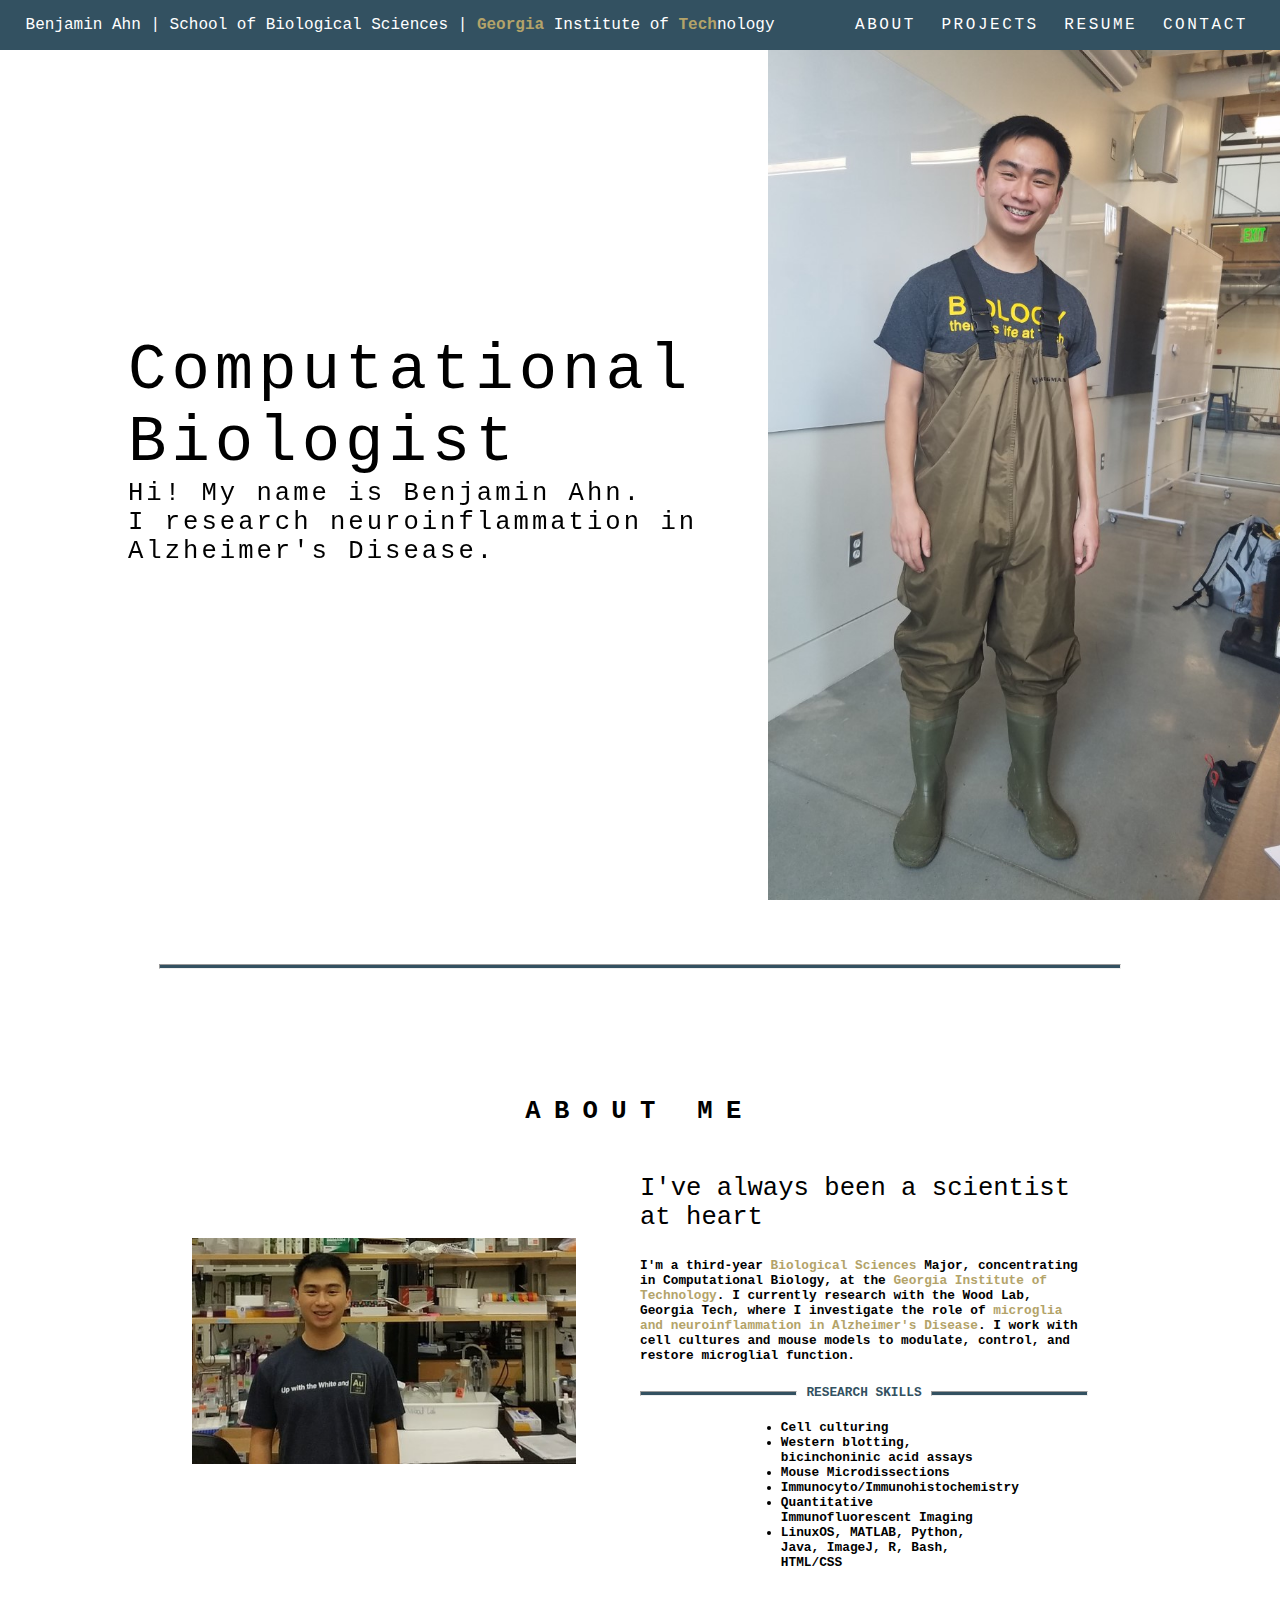
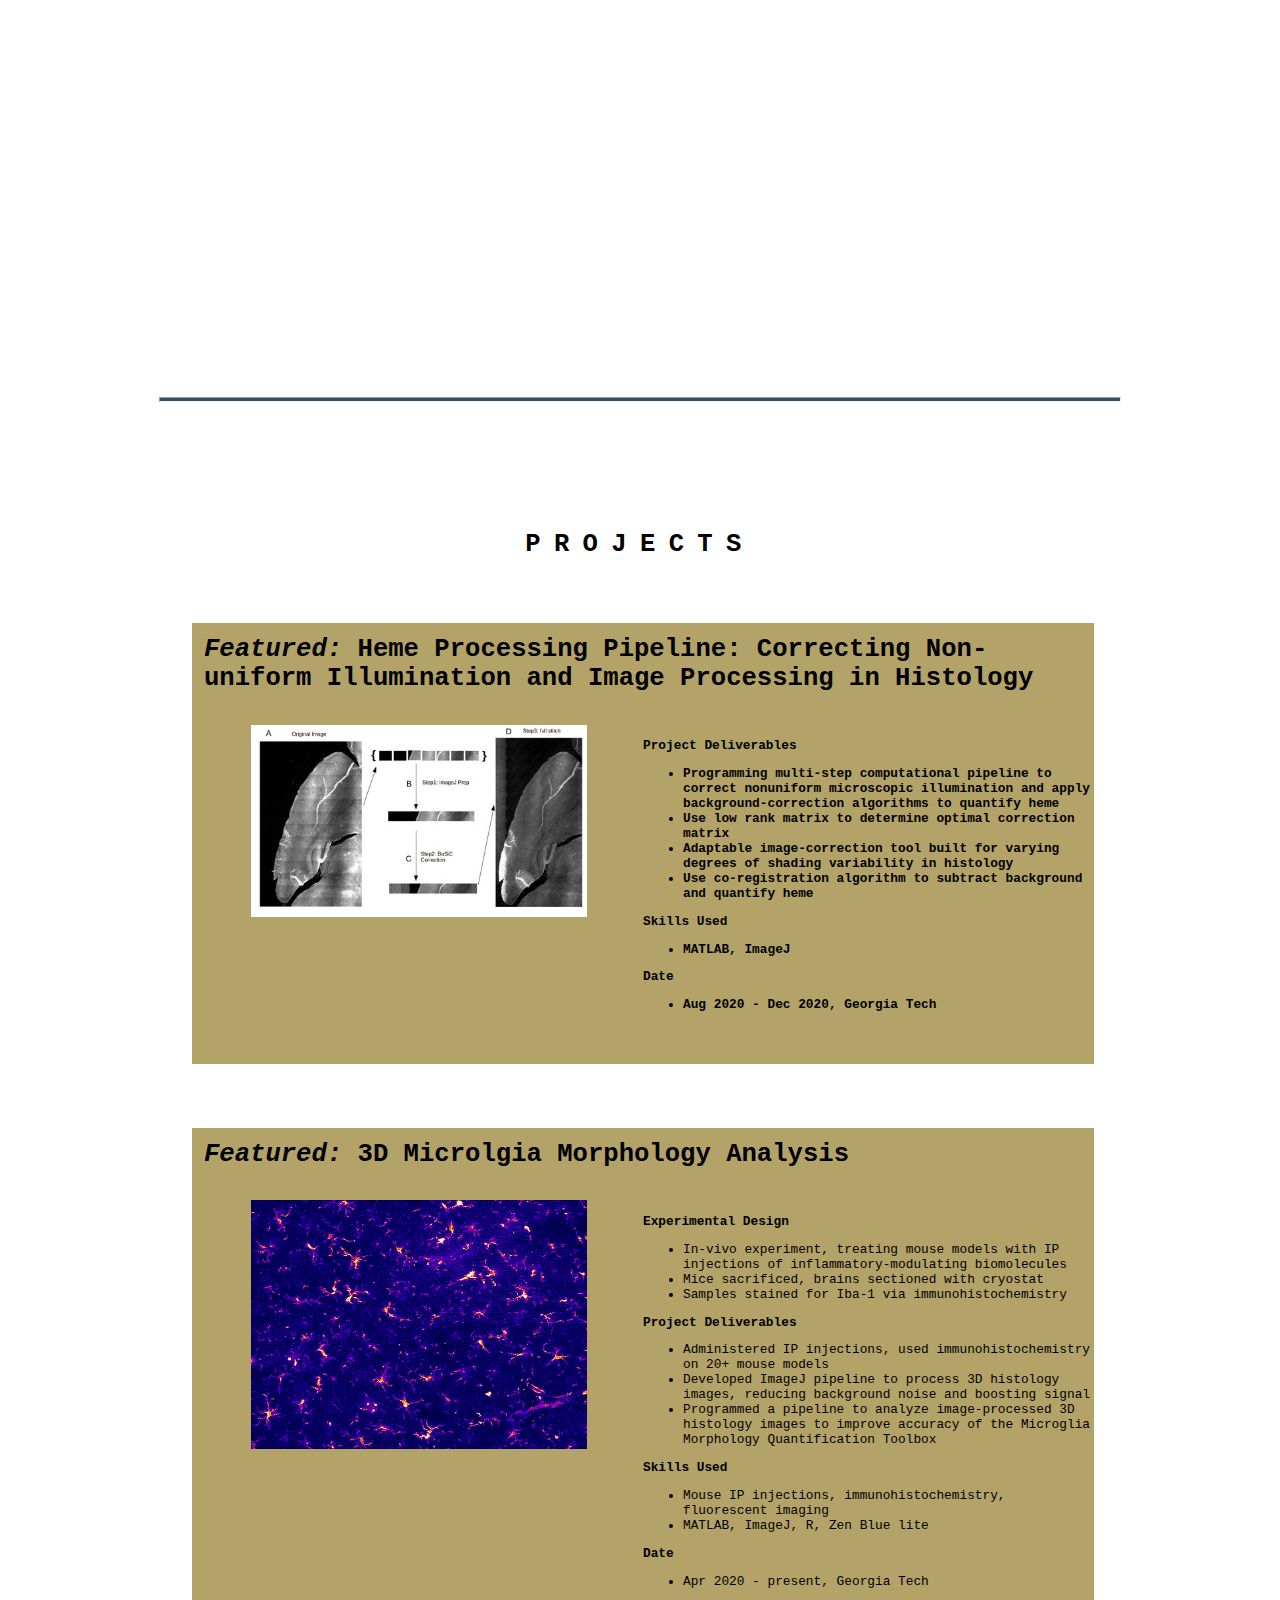
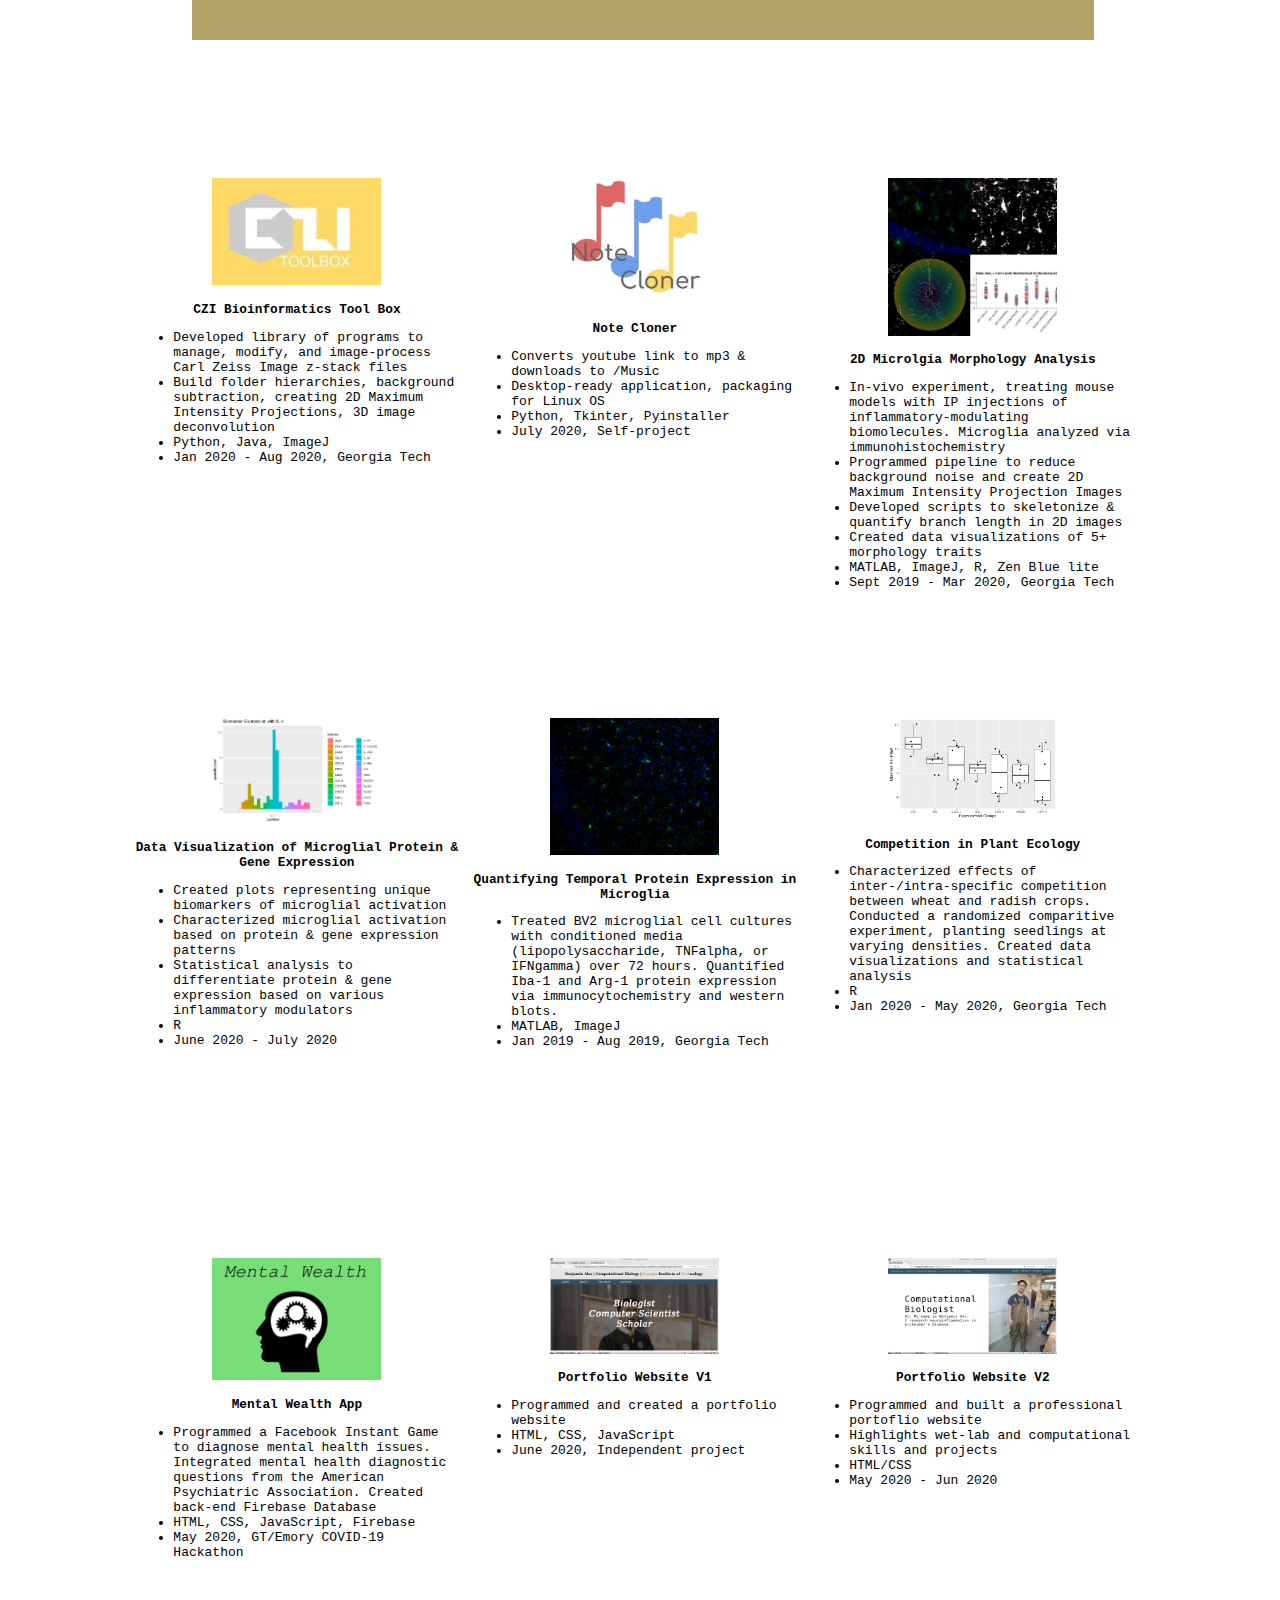
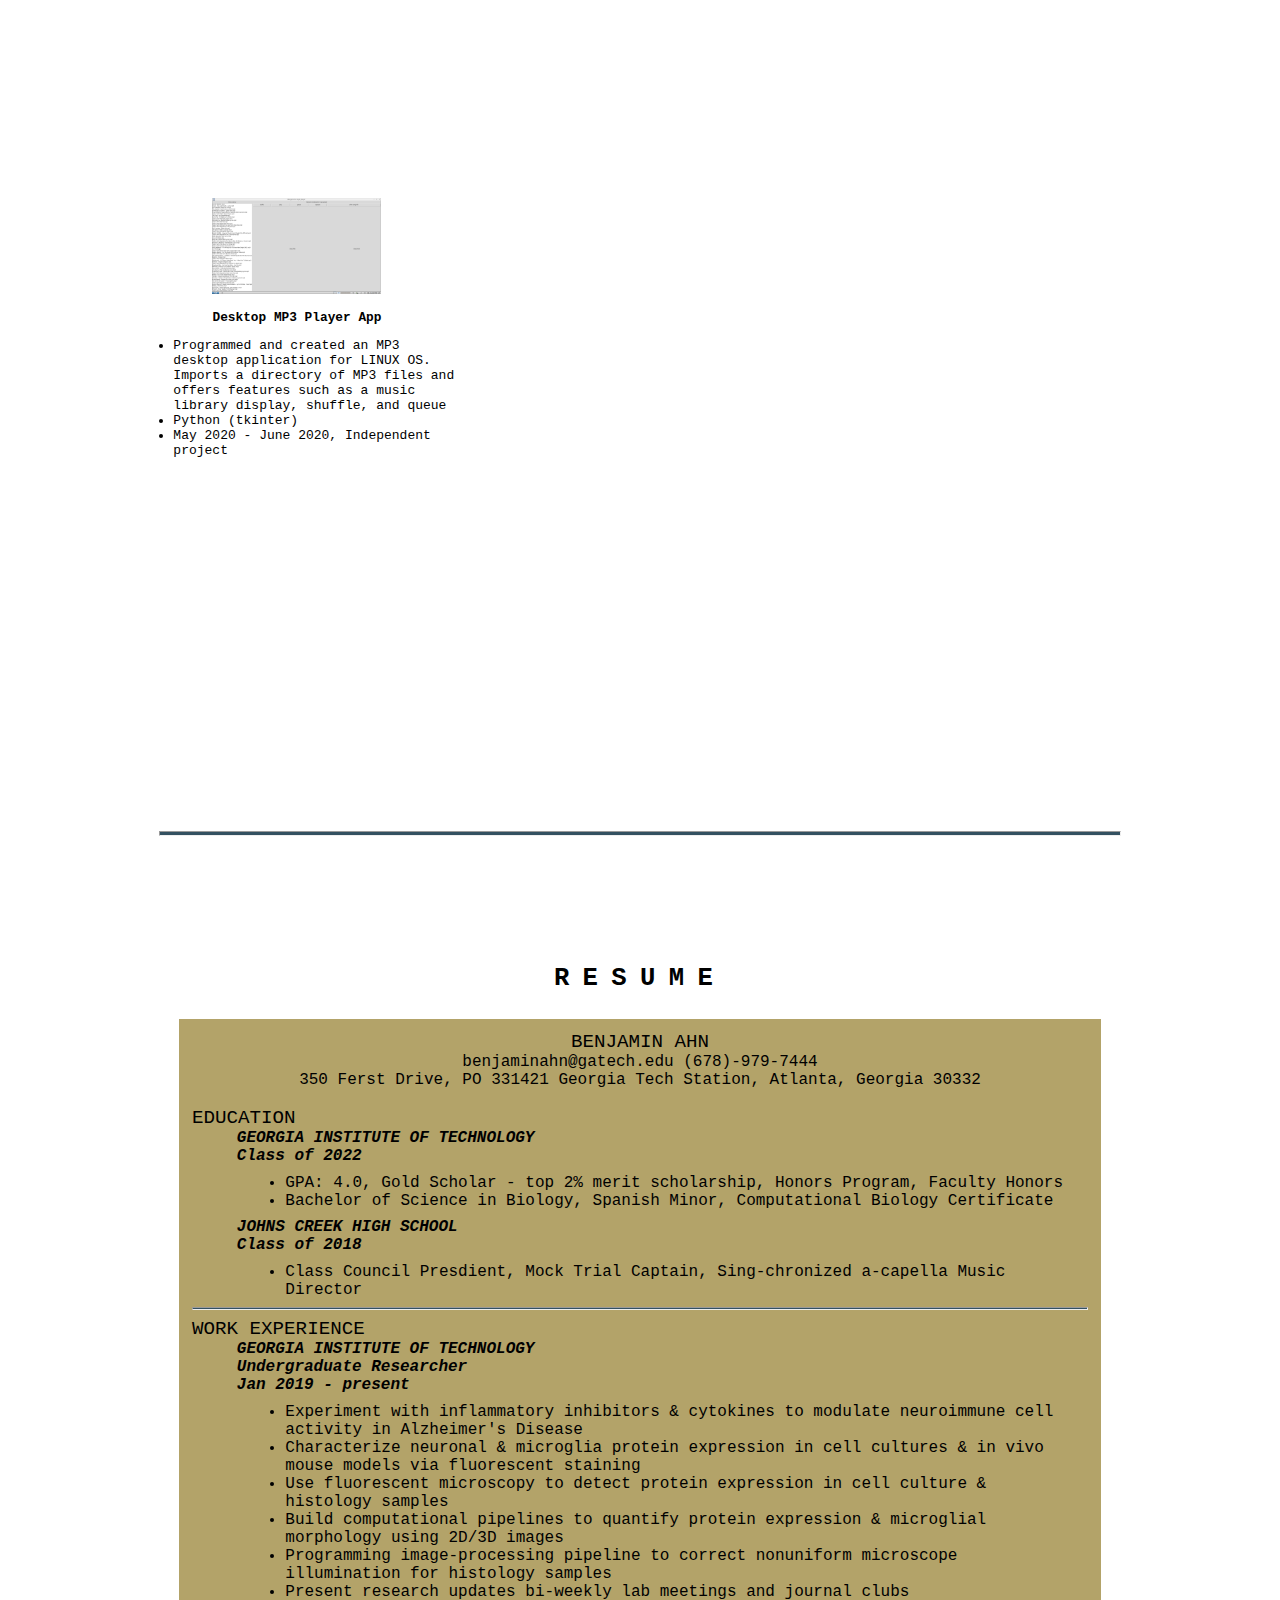
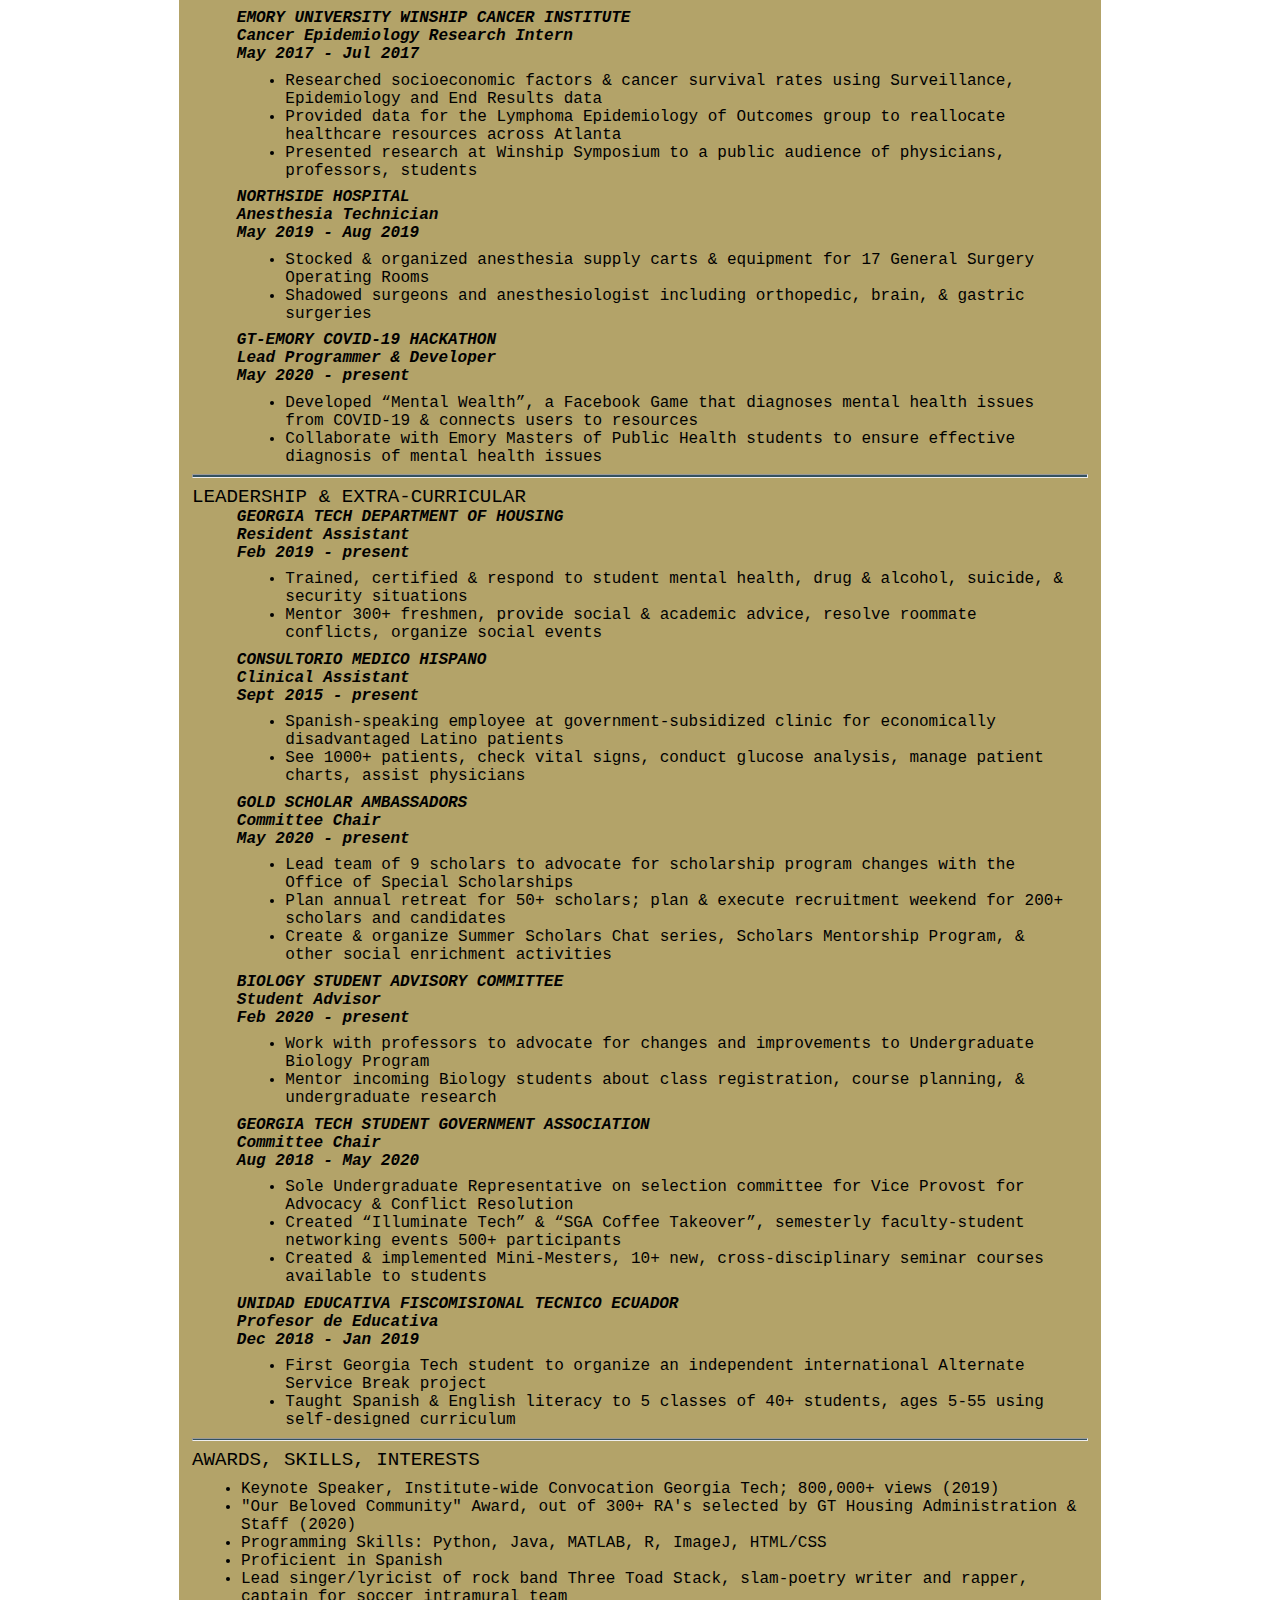
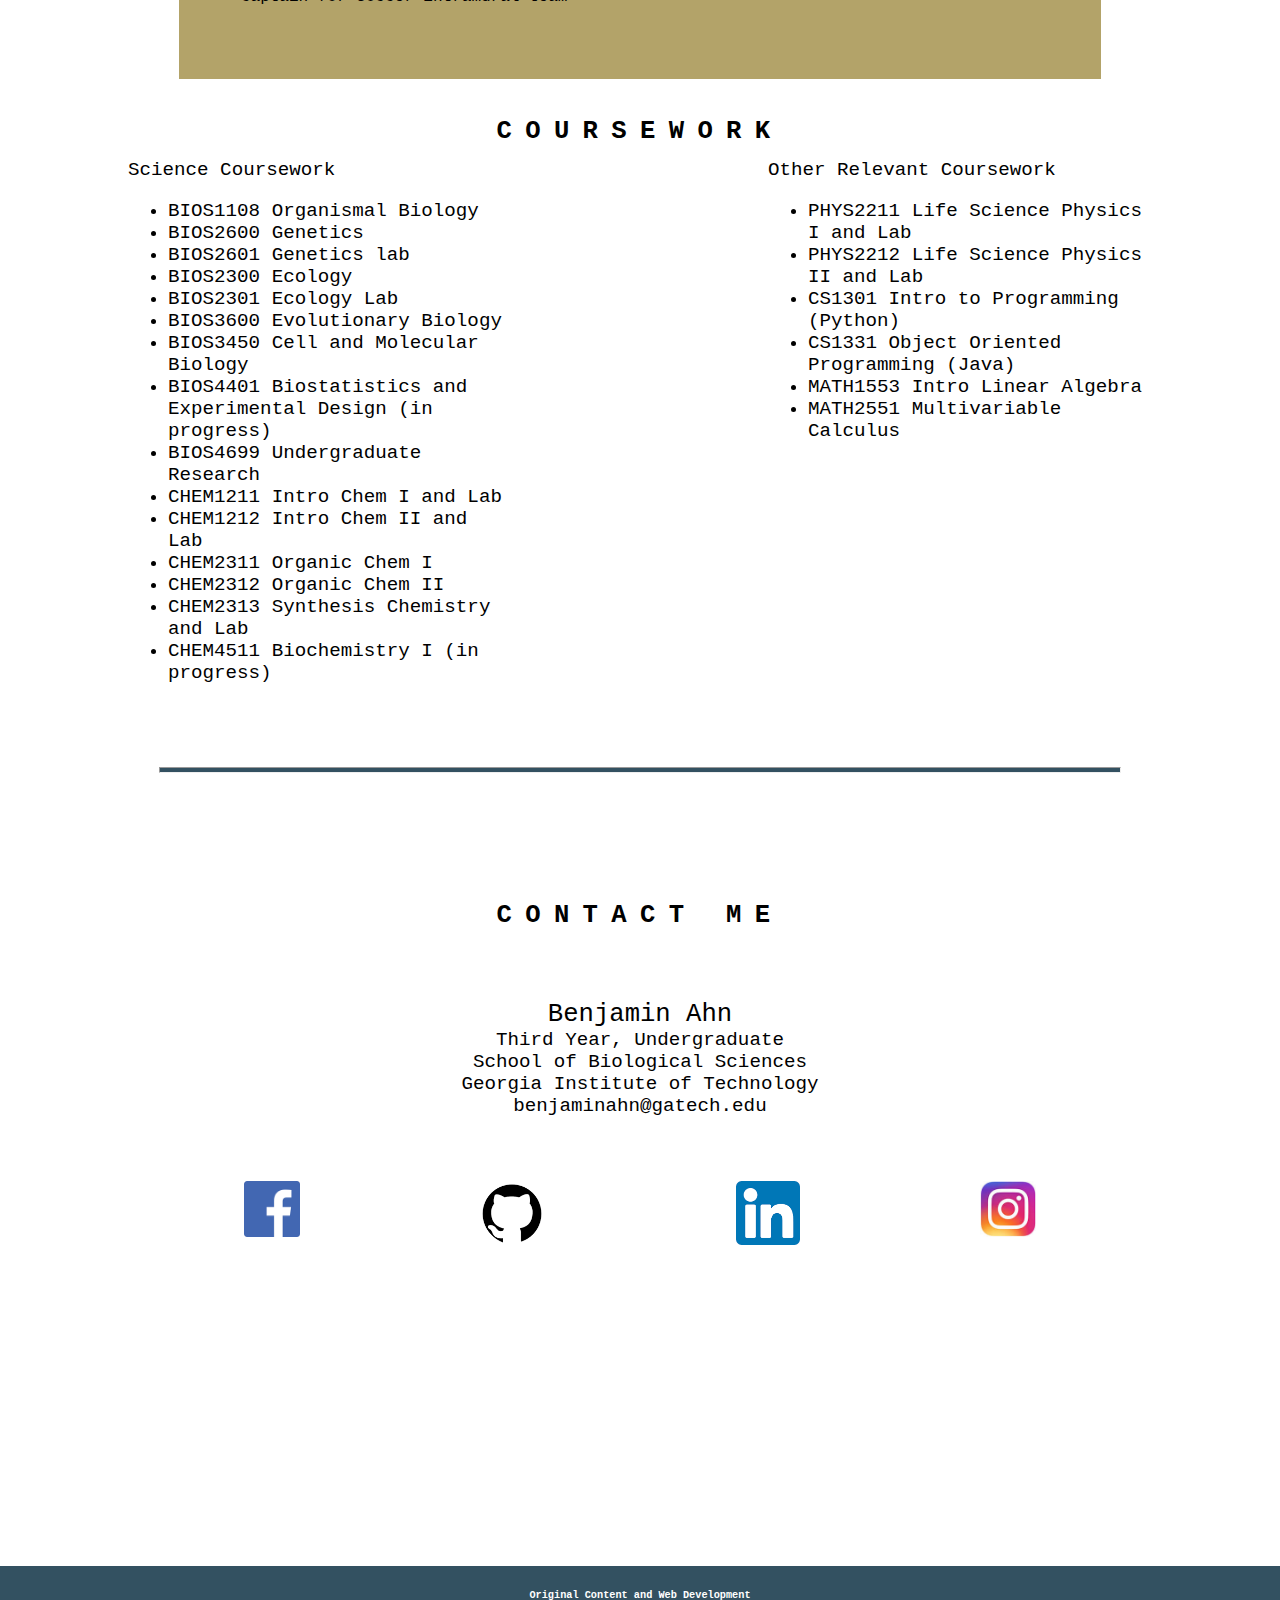
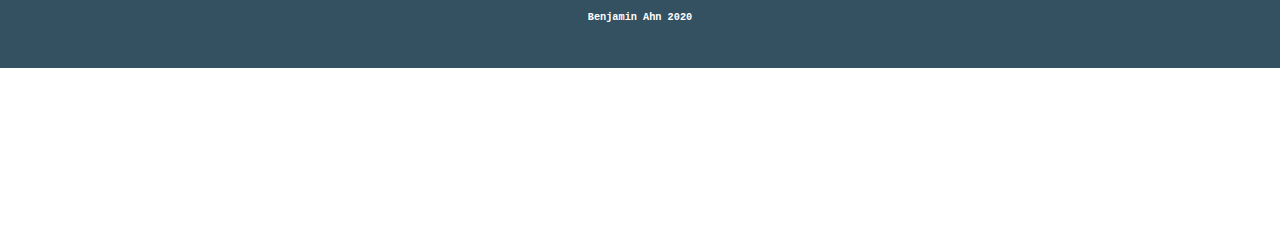
==== index.html @ ae7e3af7 "update 2D microglial proj" ====
<!DOCTYPE html>
<html lang="en" dir="ltr">
    <head>
		<!-- Global site tag (gtag.js) - Google Analytics -->
		<script async src="https://www.googletagmanager.com/gtag/js?id=UA-91048421-2"></script>
		<script>
		window.dataLayer = window.dataLayer || [];
		function gtag(){dataLayer.push(arguments);}
		gtag('js', new Date());

		gtag('config', 'UA-91048421-2');
		</script>

        <meta charset="utf-8">
        <meta name="viewport" content="width=device-width, initial-scale=1.0">
        <meta name="google-site-verification" content="e9Ha7FleG9_5QxkvjlIwnLWrdE951iFWn-e4TzgjB5o" />
        <title>Benjamin Ahn</title>
        <link rel="stylesheet" href="style.css">
    </head>

    <body>
        <div id='backgroundImage'></div>
        <div id = 'navigationBar' class="navigationBarBar">
            <a href="#homeText" id="homeButton">
                <p id='pageHeader'>Benjamin Ahn | School of Biological Sciences | <b class="specialHeader">Georgia</b> Institute of <b class="specialHeader">Tech</b>nology</p>
            </a>
            <div class="navigationButton" id = "menuButtonHolder">
                <a class = 'nb' id="menuButton">MENU</a>
            </div>
            <div class="navigationButton" id='linkHolder'>
                <a href="#contact" class = 'nb' id="linksButton">CONTACT</a>
            </div>
            <div class="navigationButton" id = "resumeButtonHolder">
                <a href="#resume" class = 'nb' id="projectsButton">RESUME</a>
            </div>
            <div class="navigationButton" id = "projectButtonHolder">
                <a href="#projects" class = 'nb' id="projectsButton">PROJECTS</a>
            </div>
            <div class="navigationButton" id = "aboutButtonHolder">
                <a href="#about" class = "nb" id="aboutButton">ABOUT</a>
            </div>
        </div>

        <section id = 'homeText'>
            <div id='homeTextHolder'>
                <div id='homeLarge'>
                    Computational <br>
                    Biologist
                </div>
                <div id='homeSmall'>
                    Hi! My name is Benjamin Ahn. <br>
                    I research neuroinflammation in Alzheimer's Disease.
                </div>
            </div>

            <div id='backgroundImage2'></div>
        </section>

        <section>
        	<hr class = "sectionDiv">
        </section>

        <section id="about">
            <div id="aboutHolder">
                <div class="subheader">
                    About Me
                </div>
                <div>
                    <div id="aboutMeTop">
                        <div id="aboutMeLeft">
                            <img id="aboutImage" src="./images/rsz_lab.jpg" alt="No Image Available">
                        </div>
                        <div id="aboutMeRight">
                            <p id="quote">I've always been a scientist at heart</p>
                            <p id="quote2">
                                I'm a third-year <b class="aboutSpecial">Biological
                                Sciences</b> Major, concentrating in
                                Computational Biology, at the <b class="aboutSpecial">
                                Georgia Institute of Technology</b>.
                                I currently research with the Wood Lab, Georgia Tech, where
                                I investigate the role of <b class="aboutSpecial">
                                microglia and neuroinflammation in
                                Alzheimer's Disease</b>. I work with cell cultures and mouse models
                                to modulate, control, and restore microglial function.
                            </p>
                            <div id='researchTitle'>
                                <div id="leftLine">
                                    <hr>
                                </div>
                                <span id="tableTitle">
                                    Research Skills
                                </span>
                                <div id="rightLine">
                                    <hr>
                                </div>
                            </div>
                            <div id="aboutTableRight">
                                <ul>
                                    <li>Cell culturing</li>
                                    <li>Western blotting, bicinchoninic acid assays</li>
                                    <li>Mouse Microdissections</li>
                                    <li>Immunocyto/Immunohistochemistry</li>
                                    <li>Quantitative Immunofluorescent Imaging</li>
                                    <li>LinuxOS, MATLAB, Python, Java, ImageJ, R, Bash, HTML/CSS</li>
                                </ul>
                            </div>
                        </div>
                    </div>
                </div>
            </div>
        </section>

        <section>
        	<hr class = "sectionDiv">
        </section>

        <section id = 'projects'>
        	<div class='subheader' id = "projectsSubHeader">
        		Projects
        	</div>
        	<div class = 'featuredProject'>
        		<a class = "featuredProjectLink" href="Ahn_Benjamin_Heme_Processing_Pipeline.pdf" target="_blank">
	        		<div class = "featuredProjectTitle">
	        			<i>Featured: </i>Heme Processing Pipeline: Correcting Non-uniform Illumination and Image Processing in Histology
	        		</div>
	        		<div class = "featuredProjectLeft">
	        			<img class="featuredProjectImage" src="./images/heme_noneven_illumination_sample.jpg" alt="No Image Available">
	        		</div>
	        		<div class = "featuredProjectRight">
	        			<div class = "featuredProjectDescription">
	        				<div class = "featuredProjectSubtitle">
	                        <div class = "featuredProjectSubtitle">
		                        Project Deliverables
		                    </div>
	                        <ul class = "featuredProjectMainDetails">
	                            <li>Programming multi-step computational pipeline to correct nonuniform microscopic illumination and apply background-correction algorithms to quantify heme</li>
	                            <li>Use low rank matrix to determine optimal correction matrix</li>
	                            <li>Adaptable image-correction tool built for varying degrees of shading variability in histology</li>
	                            <li>Use co-registration algorithm to subtract background and quantify heme</li>
	                        </ul>
	                        <div class = "featuredProjectSubtitle">
		                        Skills Used
		                    </div>
	                        <ul class = "featuredProjectSkills">
	                            <li>MATLAB, ImageJ</li>
	                        </ul>
	                        <div class = "featuredProjectSubtitle">
		                        Date
		                    </div>
	                        <ul class = "featuredProjectDate">
	                            <li> Aug 2020 - Dec 2020, Georgia Tech</li>
	                        </ul>
	        			</div>
	        		</div>
	        	</div>
	        	</a>
        	</div>

        	<div class = 'featuredProject'>
        		<a class = "featuredProjectLink" href="https://github.com/bioben/3D-microglia-analysis.git" target="_blank">
	        		<div class = "featuredProjectTitle">
	        			<i>Featured: </i>3D Microlgia Morphology Analysis
	        		</div>
	        		<div class = "featuredProjectLeft">
	        			<img class="featuredProjectImage" src="./images/rsz_zstack_example.png" alt="No Image Available">
	        		</div>
	        		<div class = "featuredProjectRight">
	        			<div class = "featuredProjectDescription">
	        				<div class = "featuredProjectSubtitle">
		        				Experimental Design
		        			</div>
	        				     <ul class = "featuredProjectDetails">
	                            <li>In-vivo experiment, treating mouse models with IP injections of inflammatory-modulating biomolecules </li>
	                        	<li>Mice sacrificed, brains sectioned with cryostat</li>
	                        	<li>Samples stained for Iba-1 via immunohistochemistry</li>
	                        </ul>
	                        <div class = "featuredProjectSubtitle">
		                        Project Deliverables
		                    </div>
	                        <ul class = "featuredProjectMainDetails">
	                            <li>Administered IP injections, used immunohistochemistry on 20+ mouse models</li>
	                            <li>Developed ImageJ pipeline to process 3D histology images, reducing background noise and boosting signal</li>
	                            <li>Programmed a pipeline to analyze image-processed 3D histology images to improve accuracy of the Microglia Morphology Quantification Toolbox</li>
	                        </ul>
	                        <div class = "featuredProjectSubtitle">
		                        Skills Used
		                    </div>
	                        <ul class = "featuredProjectSkills">
	                        	<li>Mouse IP injections, immunohistochemistry, fluorescent imaging</li>
	                            <li>MATLAB, ImageJ, R, Zen Blue lite</li>
	                        </ul>
	                        <div class = "featuredProjectSubtitle">
		                        Date
		                    </div>
	                        <ul class = "featuredProjectDate">
	                            <li> Apr 2020 - present, Georgia Tech</li>
	                        </ul>
	        			</div>
	        		</div>
	        	</a>
        	</div>

            <div id="projectHolder">
                <div id="gridProjects">
                	<a href="https://github.com/bioben/CZI-toolbox.git" target="_blank">
	                    <div class="project" id="projectCZItoolbox">
	                            <img class="projectImage" src="./images/CZItoolbox.png" alt="No Image Available">
	                            <p class="projectTitle">CZI Bioinformatics Tool Box</p>
                                <ul class = "projectText">
                                    <li>Developed library of programs to manage, modify, and image-process Carl Zeiss Image z-stack files</li>
		                            <li>Build folder hierarchies,  background subtraction, creating 2D Maximum Intensity Projections, 3D image deconvolution</li>
                                    <li>Python, Java, ImageJ</li>
                                    <li>Jan 2020 - Aug 2020, Georgia Tech</li>
                                </ul>
	                    </div>
	                </a>

                  <a href="https://github.com/bioben/note-cloner.git" target="_blank">
	                    <div class="project" id="projectNoteCloner">
	                            <img class="projectImage" src="./images/note_clone_logo.jpg" alt="No Image Available">
	                            <p class="projectTitle">Note Cloner</p>
                                <ul class = "projectText">
                                    <li>Converts youtube link to mp3 & downloads to /Music </li>
                                    <li>Desktop-ready application, packaging for Linux OS</li>
                                    <li>Python, Tkinter, Pyinstaller</li>
                                    <li>July 2020, Self-project</li>
                                </ul>
	                    </div>
	                </a>

	                <a href="Ahn_Benjamin_finalreport_spring2020.pdf" target="_blank">
	                    <div class="project" id="project2DMicrolgia">
	                            <img class="projectImage" src="./images/rsz_microgliapic.jpg" alt="No Image Available">
	                            <p class="projectTitle">2D Microlgia Morphology Analysis</p>
                                <ul class = "projectText">
                                    <li>In-vivo experiment, treating mouse models with IP injections of inflammatory-modulating biomolecules. Microglia analyzed via immunohistochemistry</li>
                                    <li>Programmed pipeline to reduce background noise and create 2D Maximum Intensity Projection Images</li>
                                    <li>Developed scripts to skeletonize & quantify branch length in 2D images</li>
                                    <li>Created data visualizations of 5+ morphology traits</li>
                                    <li>MATLAB, ImageJ, R, Zen Blue lite</li>
                                    <li>Sept 2019 - Mar 2020, Georgia Tech</li>
                                </ul>
	                    </div>
	                </a>
                    <a href="https://github.com/bioben/microglia_protein_gene_expression.git" target="_blank">
                        <div class="project" id="projectWebsite2">
                            <img class="projectImage" src="./images/IL-4_v_Biomarker.png" alt="No Image Available">
                            <p class="projectTitle">Data Visualization of Microglial Protein & Gene Expression</p>
                            <ul class = "projectText">
                                <li>Created plots representing unique biomarkers of microglial activation</li>
                                <li>Characterized microglial activation based on protein & gene expression patterns</li>
                                <li>Statistical analysis to differentiate protein & gene expression based on various inflammatory modulators</li>
                                <li>R</li>
                                <li>June 2020 - July 2020</li>
                            </ul>
                        </div>
                    </a>
                    <div class="project" id="projectTemporalMicroglia">
                        <img class="projectImage" src="./images/MIP_20200205_355_Iba1_slide_1_1_CA100.jpg" alt="No Image Available">
                        <p class="projectTitle">Quantifying Temporal Protein Expression in Microglia</p>
                        <ul class = "projectText">
                            <li>Treated BV2 microglial cell cultures
                                with conditioned media (lipopolysaccharide,
                                TNFalpha, or IFNgamma) over 72 hours. Quantified Iba-1
                                and Arg-1 protein expression via immunocytochemistry
                                and western blots.</li>
                            <li>MATLAB, ImageJ</li>
                            <li>Jan 2019 - Aug 2019, Georgia Tech</li>
                        </ul>
                        </p>
                    </div>
	                <a href="https://github.com/bioben/ecology_plant_competition_analysis.git" target="_blank">
	                    <div class="project" id="projectEcology">
	                        <img class="projectImage" src="./images/All_Data_competition_plot.jpeg" alt="No Image Available">
	                        <p class="projectTitle">Competition in Plant Ecology</p>
                            <ul class = "projectText">
                                <li>Characterized effects of
                                inter-/intra-specific competition between wheat
                                and radish crops. Conducted a randomized comparitive
                                experiment, planting seedlings at varying densities.
                                Created data visualizations and statistical analysis</li>
                                <li>R</li>
                                <li>Jan 2020 - May 2020, Georgia Tech</li>
                            </ul>
	                    </div>
	                </a>
	                <a href="https://github.com/bioben/COVID_hackathon_FBInstantGame.git" target="_blank">
	                    <div class="project" id="projectMentalWealth">
	                        <img class="projectImage" src="./images/Welcomepage_hover.png" alt="No Image Available">
	                        <p class="projectTitle">Mental Wealth App</p>
                            <ul class = "projectText">
                                <li>Programmed a Facebook
                                Instant Game to diagnose mental health issues.
                                Integrated mental health diagnostic questions from
                                the American Psychiatric Association. Created back-end
                                Firebase Database </li>
                                <li>HTML, CSS, JavaScript, Firebase</li>
                                <li>May 2020, GT/Emory COVID-19 Hackathon</li>
                            </ul>
	                    </div>
	                </a>
	                <a href="https://github.com/bioben/webv1.git" target="_blank">
	                    <div class="project" id="projectWebsite1">
	                        <img class="projectImage" src="./images/websitehome.png" alt="No Image Available">
	                        <p class="projectTitle">Portfolio Website V1</p>
                            <ul class = "projectText">
                                <li>Programmed and created a portfolio website</li>
                                <li>HTML, CSS, JavaScript</li>
                                <li>June 2020, Independent project</li>
                            </ul>
	                    </div>
	                </a>

	                <a href="https://github.com/bioben/web.git" target="_blank">
	                    <div class="project" id="project2DMicrolgia">
                            <img class="projectImage" src="./images/websitev2.png" alt="No Image Available">
                            <p class="projectTitle">Portfolio Website V2</p>
                            <ul class = "projectText">
                            	<li>Programmed and built a professional portoflio website</li>
                            	<li>Highlights wet-lab and computational skills and projects</li>
                            	<li>HTML/CSS</li>
                            	<li>May 2020 - Jun 2020</li>
                            </ul>
	                    </div>
	                </a>

	                <a id="last" href="https://github.com/bioben/mp3_builderv2.git" target="_blank">
	                    <div class="project" id="projectMP3">
	                        <img class="projectImage" src="./images/mp3_picture.png" alt="No Image Available">
	                        <p class="projectTitle">Desktop MP3 Player App</p>
                            <ul class = "projectText">
                                <li>Programmed and created an MP3 desktop application
                                for LINUX OS. Imports a directory of MP3 files
                                and offers features such as a music library display,
                                shuffle, and queue</li>
                                <li>Python (tkinter)</li>
                                <li>May 2020 - June 2020, Independent project</li>
                            </ul>
	                    </div>
	                </a>
                </div>
            </div>
        </section>

        <section>
        	<hr id = "projDiv" class = "sectionDiv">
        </section>

        <section id="resume">
            <div class="subheader" id = "resumeSubHeader">
                Resume
            </div>
        <a id="resumeLink" href="Ahn_Benjamin_Resume2020.pdf" target="_blank">
            <div id="resumeContent">
                <div id="resumeTop">
                    <div id="resumeName">
                        Benjamin Ahn
                    </div>
                    <div id="line2">
                        benjaminahn@gatech.edu (678)-979-7444
                    </div>
                    <div id="line3">
                        350 Ferst Drive, PO 331421 Georgia Tech Station, Atlanta, Georgia 30332
                    </div>
                </div>
                <div class="resumeSection">
                    <div class="sectionHeader">
                        Education
                    </div>
                    <div class="resumeItem">
                        <div class="sectionSubheader">
                            Georgia Institute of Technology
                        </div>
                        <div class="sectionDate">
                            Class of 2022
                        </div>
                        <ul class="sectionTable">
                            <li>GPA: 4.0, Gold Scholar - top 2% merit scholarship, Honors Program, Faculty Honors</li>
                            <li>Bachelor of Science in Biology, Spanish Minor, Computational Biology Certificate</li>
                        </ul>
                    </div>
                    <div class="resumeItem">
                        <div class="sectionSubheader">
                            Johns Creek High School
                        </div>
                        <div class="sectionDate">
                            Class of 2018
                        </div>
                        <ul class="sectionTable">
                            <li>Class Council Presdient, Mock Trial Captain, Sing-chronized a-capella Music Director</li>
                        </ul>
                    </div>
                    <hr class="resumeLine">
                </div>
                <div class="resumeSection">
                    <div class="sectionHeader">
                        Work Experience
                    </div>
                    <div class="resumeItem">
                        <div class="sectionSubheader">
                            Georgia Institute of Technology
                        </div>
                        <div class="sectionPosition">
                            Undergraduate Researcher
                        </div>
                        <div class = "sectionDate">
                            Jan 2019 - present
                        </div>
                        <div class="sectionText">
                            <ul class="sectionTable">
                                <li>Experiment with inflammatory inhibitors & cytokines to modulate neuroimmune cell activity in Alzheimer's Disease</li>
                                <li>Characterize neuronal & microglia protein expression in cell cultures & in vivo mouse models via fluorescent staining</li>
                                <li>Use fluorescent microscopy to detect protein expression in cell culture & histology samples</li>
                                <li>Build computational pipelines to quantify protein expression & microglial morphology using 2D/3D images</li>
                                <li>Programming image-processing pipeline to correct nonuniform microscope illumination for histology samples</li>
                                <li>Present research updates bi-weekly lab meetings and journal clubs</li>
                            </ul>
                        </div>
                    </div>
                    <div class="resumeItem">
                        <div class="sectionSubheader">
                            Emory University Winship Cancer Institute
                        </div>
                        <div class="sectionPosition">
                            Cancer Epidemiology Research Intern
                        </div>
                        <div class="sectionDate">
                            May 2017 - Jul 2017
                        </div>
                        <div class="sectionText">
                            <ul class="sectionTable">
                                <li>Researched socioeconomic factors & cancer survival rates using Surveillance, Epidemiology and End Results data</li>
                                <li>Provided data for the Lymphoma Epidemiology of Outcomes group to reallocate healthcare resources across Atlanta</li>
                                <li>Presented research at Winship Symposium to a public audience of physicians, professors, students</li>
                            </ul>
                        </div>
                    </div>
                    <div class="resumeItem">
                        <div class="sectionSubheader">
                            Northside Hospital
                        </div>
                        <div class="sectionPosition">
                            Anesthesia Technician
                        </div>
                        <div class="sectionDate">
                            May 2019 - Aug 2019
                        </div>
                        <div class="sectionText">
                            <ul class="sectionTable">
                                <li>Stocked & organized anesthesia supply carts & equipment for 17 General Surgery Operating Rooms</li>
                                <li>Shadowed surgeons and anesthesiologist including orthopedic, brain, & gastric surgeries</li>
                            </ul>
                        </div>
                    </div>

                    <div class="resumeItem">
                        <div class="sectionSubheader">
                            GT-Emory COVID-19 Hackathon
                        </div>
                        <div class="sectionPosition">
                            Lead Programmer & Developer
                        </div>
                        <div class="sectionDate">
                            May 2020 - present
                        </div>
                        <div class="sectionText">
                            <ul class="sectionTable">
                                <li>Developed “Mental Wealth”, a Facebook Game that diagnoses mental health issues from COVID-19 & connects users to resources</li>
                                <li>Collaborate with Emory Masters of Public Health students to ensure effective diagnosis of mental health issues</li>
                            </ul>
                        </div>
                    </div>
                    <hr class="resumeLine">
                </div>
                <div class="resumeSection">
                    <div class="sectionHeader">
                        Leadership & Extra-curricular
                    </div>
                    <div class="resumeItem">
                        <div class="sectionSubheader">
                            Georgia Tech Department of Housing
                        </div>
                        <div class="sectionPosition">
                            Resident Assistant
                        </div>
                        <div class = "sectionDate">
                            Feb 2019 - present
                        </div>
                        <div class="sectionText">
                            <ul class="sectionTable">
                                <li>Trained, certified & respond to student mental health, drug & alcohol, suicide, & security situations</li>
                                <li>Mentor 300+ freshmen, provide social & academic advice, resolve roommate conflicts, organize social events</li>
                            </ul>
                        </div>
                    </div>

                    <div class="resumeItem">
                        <div class="sectionSubheader">
                            Consultorio Medico Hispano
                        </div>
                        <div class="sectionPosition">
                            Clinical Assistant
                        </div>
                        <div class = "sectionDate">
                            Sept 2015 - present
                        </div>
                        <div class="sectionText">
                            <ul class="sectionTable">
                                <li>Spanish-speaking employee at government-subsidized clinic for economically disadvantaged Latino patients</li>
                                <li>See 1000+ patients, check vital signs, conduct glucose analysis, manage patient charts, assist physicians</li>
                            </ul>
                        </div>
                    </div>

                    <div class="resumeItem">
                        <div class="sectionSubheader">
                            Gold Scholar Ambassadors
                        </div>
                        <div class="sectionPosition">
                            Committee Chair
                        </div>
                        <div class = "sectionDate">
                            May 2020 - present
                        </div>
                        <div class="sectionText">
                            <ul class="sectionTable">
                                <li>Lead team of 9 scholars to advocate for scholarship program changes with the Office of Special Scholarships</li>
                                <li>Plan annual retreat for 50+ scholars; plan & execute recruitment weekend for 200+ scholars and candidates</li>
                                <li>Create & organize Summer Scholars Chat series, Scholars Mentorship Program, & other social enrichment activities</li>
                            </ul>
                        </div>
                    </div>

                    <div class="resumeItem">
                        <div class="sectionSubheader">
                            Biology Student Advisory Committee
                        </div>
                        <div class="sectionPosition">
                            Student Advisor
                        </div>
                        <div class = "sectionDate">
                            Feb 2020 - present
                        </div>
                        <div class="sectionText">
                            <ul class="sectionTable">
                                <li>Work with professors to advocate for changes and improvements to Undergraduate Biology Program</li>
                                <li>Mentor incoming Biology students about class registration, course planning, & undergraduate research</li>
                            </ul>
                        </div>
                    </div>

                    <div class="resumeItem">
                        <div class="sectionSubheader">
                            GEORGIA TECH STUDENT GOVERNMENT ASSOCIATION
                        </div>
                        <div class="sectionPosition">
                            Committee Chair
                        </div>
                        <div class="sectionDate">
                            Aug 2018 - May 2020
                        </div>
                        <div class="sectionText">
                            <ul class="sectionTable">
                                <li>Sole Undergraduate Representative on selection committee for Vice Provost for Advocacy & Conflict Resolution</li>
                                <li>Created “Illuminate Tech” & “SGA Coffee Takeover”, semesterly faculty-student networking events 500+ participants</li>
                                <li>Created & implemented Mini-Mesters, 10+ new, cross-disciplinary seminar courses available to students</li>
                            </ul>
                        </div>
                    </div>

                    <div class="resumeItem">
                        <div class="sectionSubheader">
                            Unidad Educativa FISCOMISIONAL TECNICO ECUADOR
                        </div>
                        <div class="sectionPosition">
                            Profesor de Educativa
                        </div>
                        <div class="sectionDate">
                            Dec 2018 - Jan 2019
                        </div>
                        <div class="sectionText">
                            <ul class="sectionTable">
                                <li>First Georgia Tech student to organize an independent international Alternate Service Break project</li>
                                <li>Taught Spanish & English literacy to 5 classes of 40+ students, ages 5-55 using self-designed curriculum</li>
                            </ul>
                        </div>
                    </div>
                </div>

                <hr class="resumeLine">
                <div class="resumeSection">
                    <div class="sectionHeader">
                        Awards, Skills, Interests
                    </div>
                    <div class="sectionText">
                        <ul class="sectionTable">
                            <li>Keynote Speaker, Institute-wide Convocation Georgia Tech; 800,000+ views (2019)</li>
                            <li>"Our Beloved Community" Award, out of 300+ RA's selected by GT Housing Administration & Staff (2020)</li>
                            <li>Programming Skills: Python, Java, MATLAB, R, ImageJ, HTML/CSS</li>
                            <li>Proficient in Spanish</li>
                            <li>Lead singer/lyricist of rock band Three Toad Stack, slam-poetry writer and rapper, captain for soccer intramural team</li>
                        </ul>
                    </div>
                </div>
            </div>
        </a>
	    </section>

        <section id = "courseWorkSection">
            <div class = "subheader" id = "courseworkSubheader">
                Coursework
            </div>

            <div id = "otherCourses">
                Other Relevant Coursework
                <ul class = "classes">
                    <li>PHYS2211 Life Science Physics I and Lab</li>
                    <li>PHYS2212 Life Science Physics II and Lab</li>
                    <li>CS1301 Intro to Programming (Python)</li>
                    <li>CS1331 Object Oriented Programming (Java)</li>
                    <li>MATH1553 Intro Linear Algebra</li>
                    <li>MATH2551 Multivariable Calculus</li>
                </ul>
            </div>
            <div  id = "lifeSciences">
                Science Coursework
                <ul class = "classes">
                    <li>BIOS1108 Organismal Biology</li>
                    <li>BIOS2600 Genetics</li>
                    <li>BIOS2601 Genetics lab</li>
                    <li>BIOS2300 Ecology</li>
                    <li>BIOS2301 Ecology Lab</li>
                    <li>BIOS3600 Evolutionary Biology</li>
                    <li>BIOS3450 Cell and Molecular Biology</li>
                    <li>BIOS4401 Biostatistics and Experimental Design (in progress)</li>
                    <li>BIOS4699 Undergraduate Research</li>
                    <li>CHEM1211 Intro Chem I and Lab</li>
                    <li>CHEM1212 Intro Chem II and Lab</li>
                    <li>CHEM2311 Organic Chem I</li>
                    <li>CHEM2312 Organic Chem II</li>
                    <li>CHEM2313 Synthesis Chemistry and Lab</li>
                    <li>CHEM4511 Biochemistry I (in progress)</li>
                </ul>
            </div>
        </section>

        <section>
        	<hr class = "sectionDiv">
        </section>

        <section id='contact'>
            <div class="subheader" id = "contactSubHeader">
                Contact Me
            </div>
            <div id="contactContent">
                <p id="name">Benjamin Ahn</p>
                <p class="cc">Third Year, Undergraduate</p>
                <p class="cc">School of Biological Sciences</p>
                <p class="cc">Georgia Institute of Technology</p>
                <p class="cc">benjaminahn@gatech.edu</p>
            </div>
            <div id="socialMedia">
                <div id="facebook">
                    <a href="https://www.facebook.com/benjamin.ahn.33/" target="_blank">
                        <img class="social" src="./images/facebook.png" alt="">
                    </a>
                </div>
                <div id="github">
                    <a href="https://github.com/bioben" target="_blank">
                        <img class="social" src="./images/github.png" alt="">
                    </a>
                </div>
                <div id="linkedin">
                    <a href="https://www.linkedin.com/in/benjamin-a-ba074a125/" target="_blank">
                        <img class="social" src="./images/linkedin.png" alt="">
                    </a>
                </div>
                <div id='instagram'>
                    <a href="https://www.instagram.com/pb.en.j.amin" target="_blank">
                        <img class="social" src="./images/instagram.jpeg" alt="">
                    </a>
                </div>
            </div>
        </section>
        <section id="footer">
            <p class="footerText" id="footerline1">Original Content and Web Development</p>
            <p class="footerText" id="footerline2">Benjamin Ahn 2020</p>
        </section>

        <script src = "menu_mobile.js"></script>
    </body>
</html>
---- style.css ----
/*TOP SECTION*/
@media only screen and (min-width: 600px){
    html, body {
        height : 100%;
        margin : 0;
        color : black;
        background-color: white;
        scroll-behavior: smooth;
    }
    .sectionDiv {
        width : 75%;
        margin-top : 5%;
        margin-bottom : 5%;
    }

    .specialHeader {
        color:#B3A369;
        font-weight: 600;
        font-size : 1.25vw;
        font-family: monospace;
    }
    #pageHeader {
        position : relative;
        float : left;
        width : auto;
        text-align: center;
        font-size: 1.25vw;
        color : white;
        font-family : monospace;
        margin-left : 2%;
    }
    #homeButton {
        margin-left : 2%;
        color : white;
        background-color : #335161;
        border : none;
        max-width : 50%;
    }
    #navigationBar {
        position: fixed;
        background-color: #335161;
        height: auto;
        width : 100%;
    }
    .navigationButton {
        border: none;
        color : white;
        text-decoration: none;
        text-align : center;
        float: right;
        font-size: 2.5vw;
        margin-right : 1%;
        display : inline-block;
    }
    .nb:hover {
        background-color: #B3A369;
        padding-left : .5vw;
        padding-right : .5vw;
    }
    .nb {
        color : white;
        background-color : #335161;
        border : none;
        width : auto;
        font-size: 1.25vw;
        font-family : monospace;
        letter-spacing: 0.2vw;
        text-decoration: none;
        padding-left: .5vw;
        padding-right : .5vw;
    }
    #linkHolder {
        margin-right : 2%;
    }
    #menuButton {
        display: none;
    }

    /*CORE CONTENT*/
    .subheader {
        font-size: 2vw;
        text-align : center;
        font-weight: bold;
        font-family: monospace;
        width : 100%;
        text-transform: uppercase;
        letter-spacing: 10pt;
        padding-top: 5vw;
    }

    #home {
        height : 100%;
        width : 100%;
    }
    #homeText {
        height : 100%;
        font-family : monospace;
    }
    #homeTextHolder {
        position : absolute;
        top: 50%;
        -ms-transform: translateY(-50%);
        transform: translateY(-50%);
        margin-left : 10%;
        margin-right : 45%;
        width : 45vw;
    }
    #backgroundImage {
        background-image : url("./images/propic_biology.jpg");
        background-size: cover;
        background-position: top;
        position : absolute;
        margin-left : 60%;
        width : 40%;
        height : 100%;
        /* filter : blur(1.5px) hue-rotate(163deg) saturate(30%) brightness(100%); */
    }
    #backgroundImage2 {
        display : hidden;
    }
    #homeLarge {
        font-size: 5vw;
        text-align: left;
        letter-spacing: 5px;
        font-weight: 300;
    }
    #homeSmall {
        font-size : 2vw;
        text-align : left;
        letter-spacing : 3px;
        font-weight : 100;
    }
    /**********************ABOUT*/
    #about {
        height : 100%;
    }
    #aboutMeLeft {
        float : left;
        margin-left : 15%;
        width : 35%;
    }
    #aboutImage {
        height : 50%;
        margin-top: 25%;
        margin-right: 25%;
        width : 30vw;
    }
    #aboutMeRight {
        position: none;
        font-family: monospace;
        font-weight: bold;
        float : left;
        width : 35%;
        margin-right: 15%;
        font-size: 1vw;
    }
    .aboutSpecial {
        color : #B3A369;
    }
    #quote {
        padding-top: 5%;
        font-size: 2vw;
        font-weight: 300;
    }
    #aboutTableRight {
        font-family: monospace;
        width : 55%;
        margin: auto;
        padding-top: 5%;
    }
    #researchTitle {
        padding-top: 2%;
        color : #335161;
        font-weight: 900;
    }
    #tableTitle {
        float : left;
        width : 30%;
        text-align: center;
        font-size: 1vw;
        text-transform: uppercase;
    }
    #leftLine {
        float :left;
        width :35%;
    }
    #rightLine {
        float :left;
        width : 35%;
    }
    hr {
        color : #335161;
        font-weight: 900;;
        height : .25vw;
        background-color: #335161;
    }

    /*******************PROJECT*/
    #projects {
        padding-bottom : 3%;
    }

    .featuredProject {
        text-align: center;
        width : 70%;
        margin-left : 15%;
        margin-right : 15%;
        overflow : hidden;
        margin-top : 5%;
        margin-bottom : 5%;
        font-family: monospace;
        border-style : solid;
        border-color : #B3A369;
        background-color : #B3A369;
    }
    .featuredProjectLink {
        color : black;
        text-decoration: none;
    }
    .featuredProjectTitle {
        text-align: left;
        font-size: 2vw;
        font-weight: 700;
        margin : 1%;
    }
    .featuredProjectLeft {
        float : left;
        width : 50%;
    }
    .featuredProjectImage {
        width : 75%;
        height : 75%;
        margin : 5%;
    }
    .featuredProjectRight {
        float : left;
        width : 50%;
        margin-top :4vh;
        margin-bottom : 4vh;
    }
    .featuredProjectSubtitle {
        font-weight: bold;
        font-size: 1vw;
    }
    .featuredProjectDescription {
        text-align: left;
        font-size: 1vw;
    }


    #gridProjects {
        overflow: auto;
        padding-left : 10%;
        padding-right : 10%;
        padding-top : 5%;
    }
    .project {
        color : black;
        text-align: center;
        float : left;
        width : 33%;
        height : 60vh;
        overflow : auto;
    }
    .project:hover {
        background-color : #B3A369;
    }
    .projectImage {
        margin-top : 3%;
        width : 50%;
    }
    .projectTitle {
        position : none;
        font-family: monospace;
        font-weight: bold;
        font-size : 1vw;
    }

    .projectText {
        position : none;
        text-align: left;
        font-family: monospace;
        width : 85%;
        margin : auto;
    }


    /********************RESUME*/
    #resumeContent {
        position : none;
        margin-left:14%;
        margin-right : 14%;
        padding-bottom : 5%;
        margin-top : 2%;
        padding-left : 1%;
        padding-right : 1%;
        padding-top : 1%;
        background-color : #B3A369;
        font-size: 1.25vw;
    }
    #resumeLink {
        text-decoration: none;
        color : black;
    }
    .resumeItem {
        margin-left : 5%;
    }
    .sectionItem {
        float : left;
        width : 100%;
    }
    .sectionHeader {
        text-transform: uppercase;
        letter-spacing: 3;
        font-family: monospace;
        font-size: 1.5vw;
    }
    .sectionSubheader {
        font-weight: bold;
        font-style: italic;
        font-family: monospace;
        text-transform: uppercase;
    }
    .sectionDate {
        font-weight : bold;
        font-style : italic;
        font-family: monospace;
    }
    .sectionPosition {
        font-weight: bold;
        font-style: italic;
        font-family: monospace;
    }
    .sectionTable {
        margin : 1%;
        font-family: monospace;
    }
    .resumeLine {
        height : .1vw;
    }
    #resumeName {
        text-transform: uppercase;
        font-family: monospace;
        text-align: center;
        font-size: 1.5vw;
    }
    #line2 {
        font-family: monospace;
        margin:0%;
        text-align: center;
    }
    #line3 {
        font-family: monospace;
        margin:0%;
        text-align: center;
        margin-bottom: 2%;
    }
    #courseWorkSection {
        height : auto;
        overflow : auto;
    }
    #courseworkSubheader {
        padding-top : 0%;
        margin-top : 3%;
    }
    #lifeSciences {
        float : right;
        width : 30%;
        margin-left : 10%;
        margin-right : 10%;
        margin-top : 1%;
        font-family: monospace;
        font-size : 1.5vw;
    }
    #otherCourses {
        font-size: 1.5vw;
        float : right;
        width : 30%;
        margin-left : 10%;
        margin-right : 10%;
        margin-top : 1%;
        font-family: monospace;
    }
    .classes {
        font-size: 1.5vw;
    }

    /************************CONTACT*/
    #contact {
        padding-bottom : 1vh;
        height : 80%;
        font-weight: 300;
    }
    #contactContent {
        padding-top : 5vh;
        font-family: monospace;
        text-align: center;
        font-size: 1.5vw;
    }
    #name {
        font-size: 2vw;
        margin-bottom : 0;
    }
    .cc {
        margin : 0;
    }
    #socialMedia {
        margin-top: 5vw;
        width : 100%;
    }
    .social {
        float : left;
        height : 5%;
        width : 5%;
        margin-left : 7.5%;
        margin-right : 7.5%;
    }
    #facebook {
        margin-left : 12.5%;
    }
    #instagram {
        margin-right : 12.5%;
    }

    /*BOTTOM CONTENT*/
    #footer {
        height : 10%;
        font-family: monospace;
        text-align: center;
        padding-top : 1vw;
        background-color : #335161;
        color : white;
        font-size: .8vw;
        font-weight: bold;
    }
}

/*****************************************************Mobile responsive design*/
@media only screen and (max-width: 600px) {
    html, body {
        height : 100%;
        margin : 0;
        color : black;
        background-color: white;
        scroll-behavior: smooth;
        font-family: monospace;
    }

    #navigationBar {
        width: 100%;
        height : auto;
        min-height: 10%;
        background-color: #335161;
        position : fixed;
        font-size: 3vw;
    }
    #homeButton {
        width : 100%;
        text-align: center;
        text-decoration: none;
        color : white;
    }
    .specialHeader {
        color : #B3A369;
    }
    .navigationButton {
        text-align : center;

    }
    .nb {
        color : white;
        text-decoration: none;
    }
    .subheader {
        font-size: 100%;
        text-align : center;
        font-weight: bold;
        font-family: monospace;
        width : 100%;
        text-transform: uppercase;
        letter-spacing: 10pt;
    }

    #homeText {
        padding-top: 30%;
        height : 70%;
        font-family : monospace;
    }
    #homeTextHolder {
        width : 100%;
    }
    #backgroundImage {
        display : hidden;
    }
    #backgroundImage2 {
        background-image : url("./images/propic_biology.jpg");
        background-size: cover;
        bottom : 0%;
        margin-left : 25%;
        margin-right : 25%;
        width : auto;
        height : 50%;
        margin-top : 10%;
    }

    #homeLarge {
        font-size: 200%;
        text-align: center;
        letter-spacing: 5px;
        font-weight: 300;
    }
    #homeSmall {
        font-size : 75%;
        text-align : center;
        letter-spacing : 3px;
        font-weight : 100;
    }

/*ABOUT PAGE*/
    #aboutImage {
        width : 50%;
        margin-left : 25%;
        margin-right : 25%;
        margin-top : 5%;
    }
    #quote {
        text-align: center;
        color : #335161;
        font-weight: bold;
        font-size: 150%;
    }
    #quote2 {
        margin-left : 10%;
        margin-right : 10%;
    }
    .aboutSpecial {
        color : #B3A369;
    }
    #leftLine {
        width : 25%;
        margin-left : 5%;
        float : left;
        margin-bottom: 5%;
        color : #335161;
    }
    #tableTitle {
        width : 40%;
        float : left;
        text-align: center;
        text-transform: uppercase;
    }
    #rightLine {
        width : 25%;
        margin-right : 5%;
        float : left;
        margin-bottom : 5%;
        color : #335161;
    }
    #aboutTableRight {
        margin-right : 15%;
        margin-left : 15%;
    }

    /*PROJECT PAGE*/
    #projects {
      height : auto;
    }
    .featuredProject{
        margin-top : 5%;
        margin-bottom : 5%;
    }
    .featuredProjectLink {
        text-decoration: none;
    }
    .featuredProjectTitle {
        font-style: normal;
        color : black;
        text-align: center;
    }
    .featuredProjectImage {
        width : 50%;
        margin-left : 25%;
        margin-right : 25%;
    }
    .featuredProjectSubtitle {
        display: none;
    }
    .featuredProjectSkills {
      display : none;
    }
    .featuredProjectMainDetails {
        color : black;
        display : inline-block;
    }
    .featuredProjectDetails {
        display : none;
    }
    .featuredProjectDate {
      display: none;
    }
    #gridProjects {
        overflow: auto;
        padding-left : 10%;
        padding-right : 10%;
        padding-top : 5%;
    }
    .project {
        color : black;
        text-align: center;
        float : left;
        width : 30%;
        padding-left : 10%;
        padding-right : 10%;
        height : 25%;
        overflow : auto;
    }
    .project:hover {
        background-color : #B3A369;
        height : 25%;
        width : 30%;
    }
    .projectImage {
        margin-top : 3%;
        width : 50%;
    }
    .projectTitle {
        font-family: monospace;
        font-weight: bold;
        font-size : 1vw;
    }

    .projectText {
        display : none;
    }

    /********************RESUME*/
    #resumeContent {
        position : none;
        margin-left:14%;
        margin-right : 14%;
        padding-bottom : 5%;
        margin-top : 2%;
        padding-left : 1%;
        padding-right : 1%;
        padding-top : 1%;
    }
    #resumeContent:hover {
        background-color : #B3A369;
        margin-bottom : 0%;
    }
    #resumeLink {
        text-decoration: none;
        color : black;
    }
    .resumeItem {
        margin-left : 5%;
    }
    .sectionItem {
        float : left;
        width : 100%;
    }
    .sectionHeader {
        text-transform: uppercase;
        letter-spacing: 3;
        font-family: monospace;
        font-size: 2vw;
    }
    .sectionSubheader {
        font-weight: bold;
        font-style: italic;
        font-family: monospace;
        text-transform: uppercase;
        font-size: 1vw;
    }
    .sectionDate {
        font-weight : bold;
        font-style : italic;
        font-family: monospace;
        font-size : 1vw;
    }
    .sectionPosition {
        font-weight: bold;
        font-style: italic;
        font-family: monospace;
        font-size: 1vw;
    }
    .sectionTable {
        margin : 1%;
        font-family: monospace;
        font-size: 1vw;
    }
    .resumeLine {
        height : .1vw;
    }
    #resumeName {
        text-transform: uppercase;
        font-family: monospace;
        text-align: center;
        font-size: 3vw;
    }
    #line2 {
        font-family: monospace;
        margin:0%;
        text-align: center;
        font-size: 1vw;
    }
    #line3 {
        font-family: monospace;
        margin:0%;
        text-align: center;
        margin-bottom: 2%;
        font-size: 1vw;
    }
    #courseWorkSection {
        height : auto;
        overflow : auto;
    }
    #courseworkSubheader {
        padding-top : 0%;
        margin-top : 3%;
    }
    #lifeSciences {
        float : right;
        width : 30%;
        margin-left : 10%;
        margin-right : 10%;
        margin-top : 1%;
        font-family: monospace;
        font-size : 1.5vw;
    }
    #otherCourses {
        font-size: 1.5vw;
        float : right;
        width : 30%;
        margin-left : 10%;
        margin-right : 10%;
        margin-top : 1%;
        font-family: monospace;
    }
    .classes {
        font-size: 1vw;
    }

    #contact {
        padding-bottom : 1vh;
        height : 60%;
    }
    #contactContent {
        padding-top : 5vh;
        font-family: monospace;
        text-align: center;
    }
    #name {
        font-size: 2vw;
        margin-bottom : 0;
    }
    .cc {
        margin : 0;
    }
    #socialMedia {
        margin-top: 5vw;
        width : 100%;
    }
    .social {
        float : left;
        height : 5%;
        width : 5%;
        margin-left : 7.5%;
        margin-right : 7.5%;
    }
    #facebook {
        margin-left : 12.5%;
    }
    #instagram {
        margin-right : 12.5%;
    }

    /*BOTTOM CONTENT*/
    #footer {
        height : 10%;
        font-family: monospace;
        text-align: center;
        padding-top : 1%;
        background-color : #335161;
        color : white;
        font-size: 2vw;
    }
    .footerText {
        font-size: 1vw;
    }
}
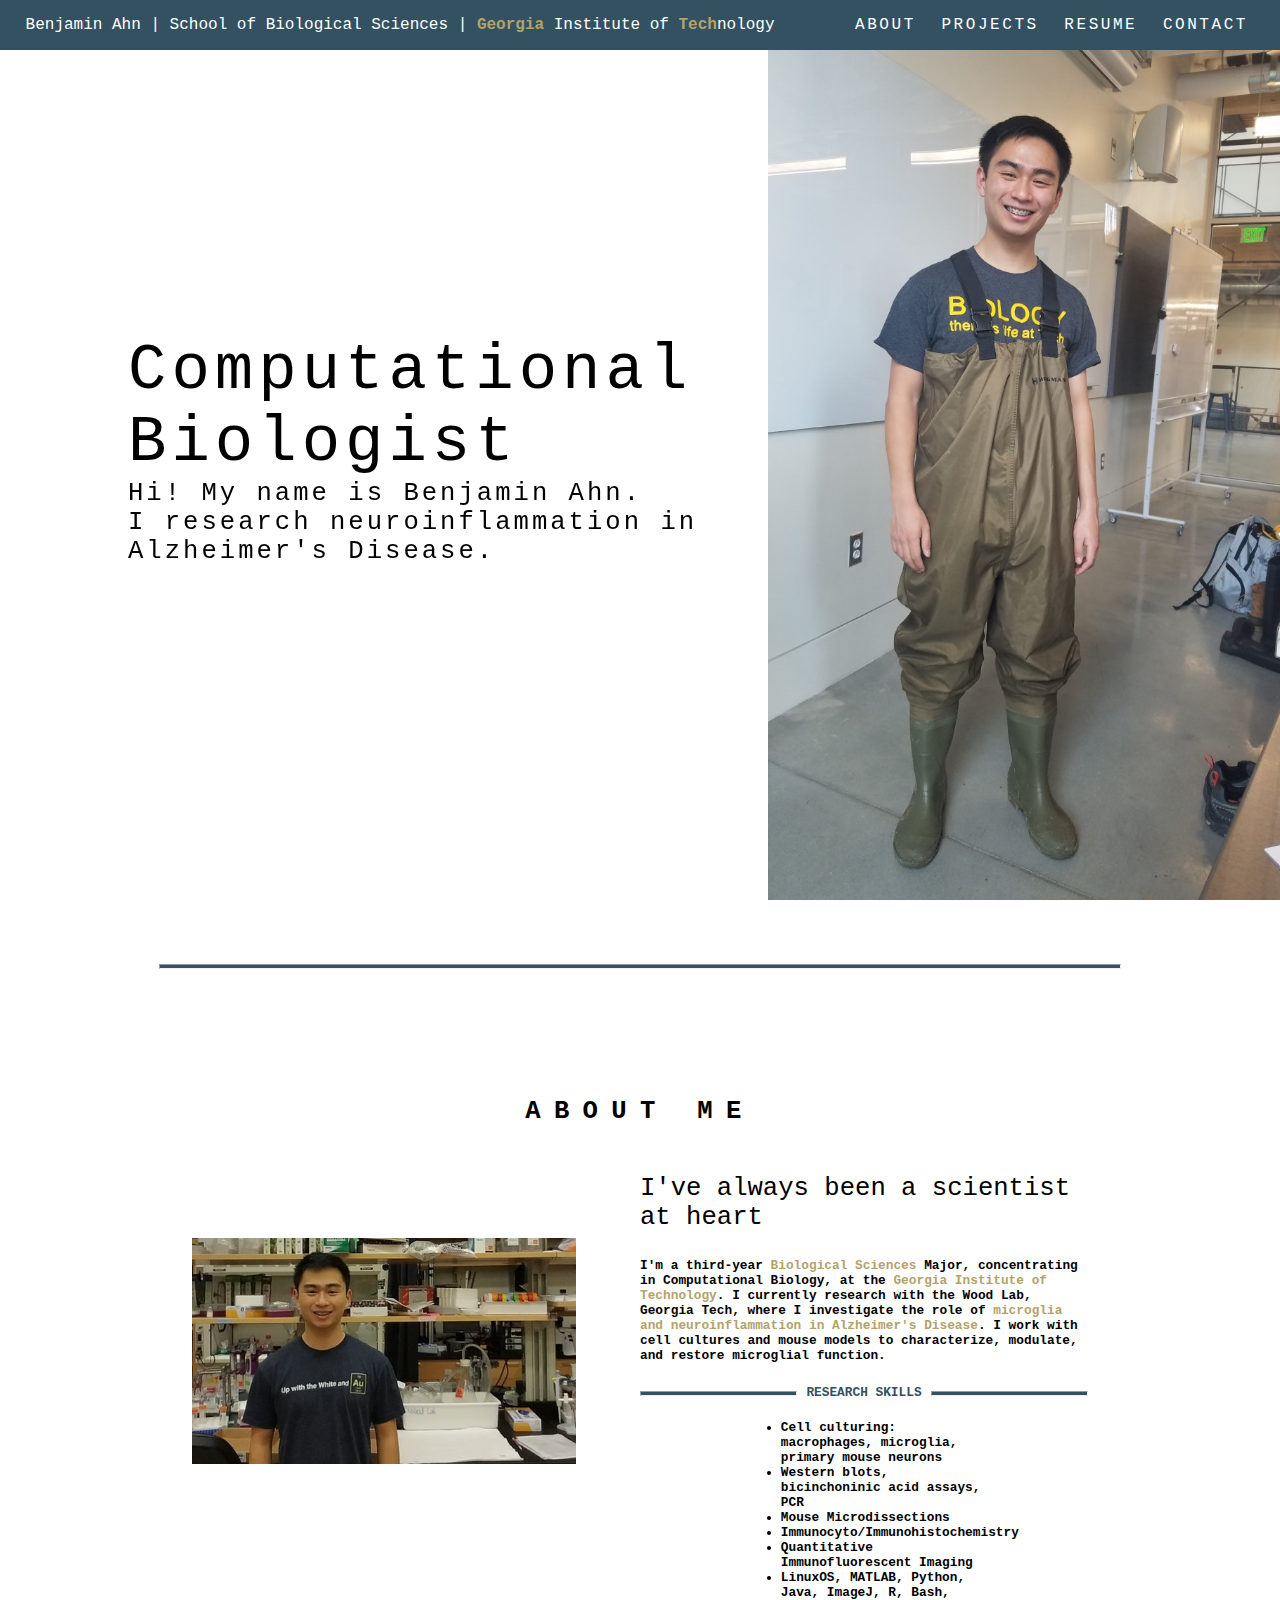
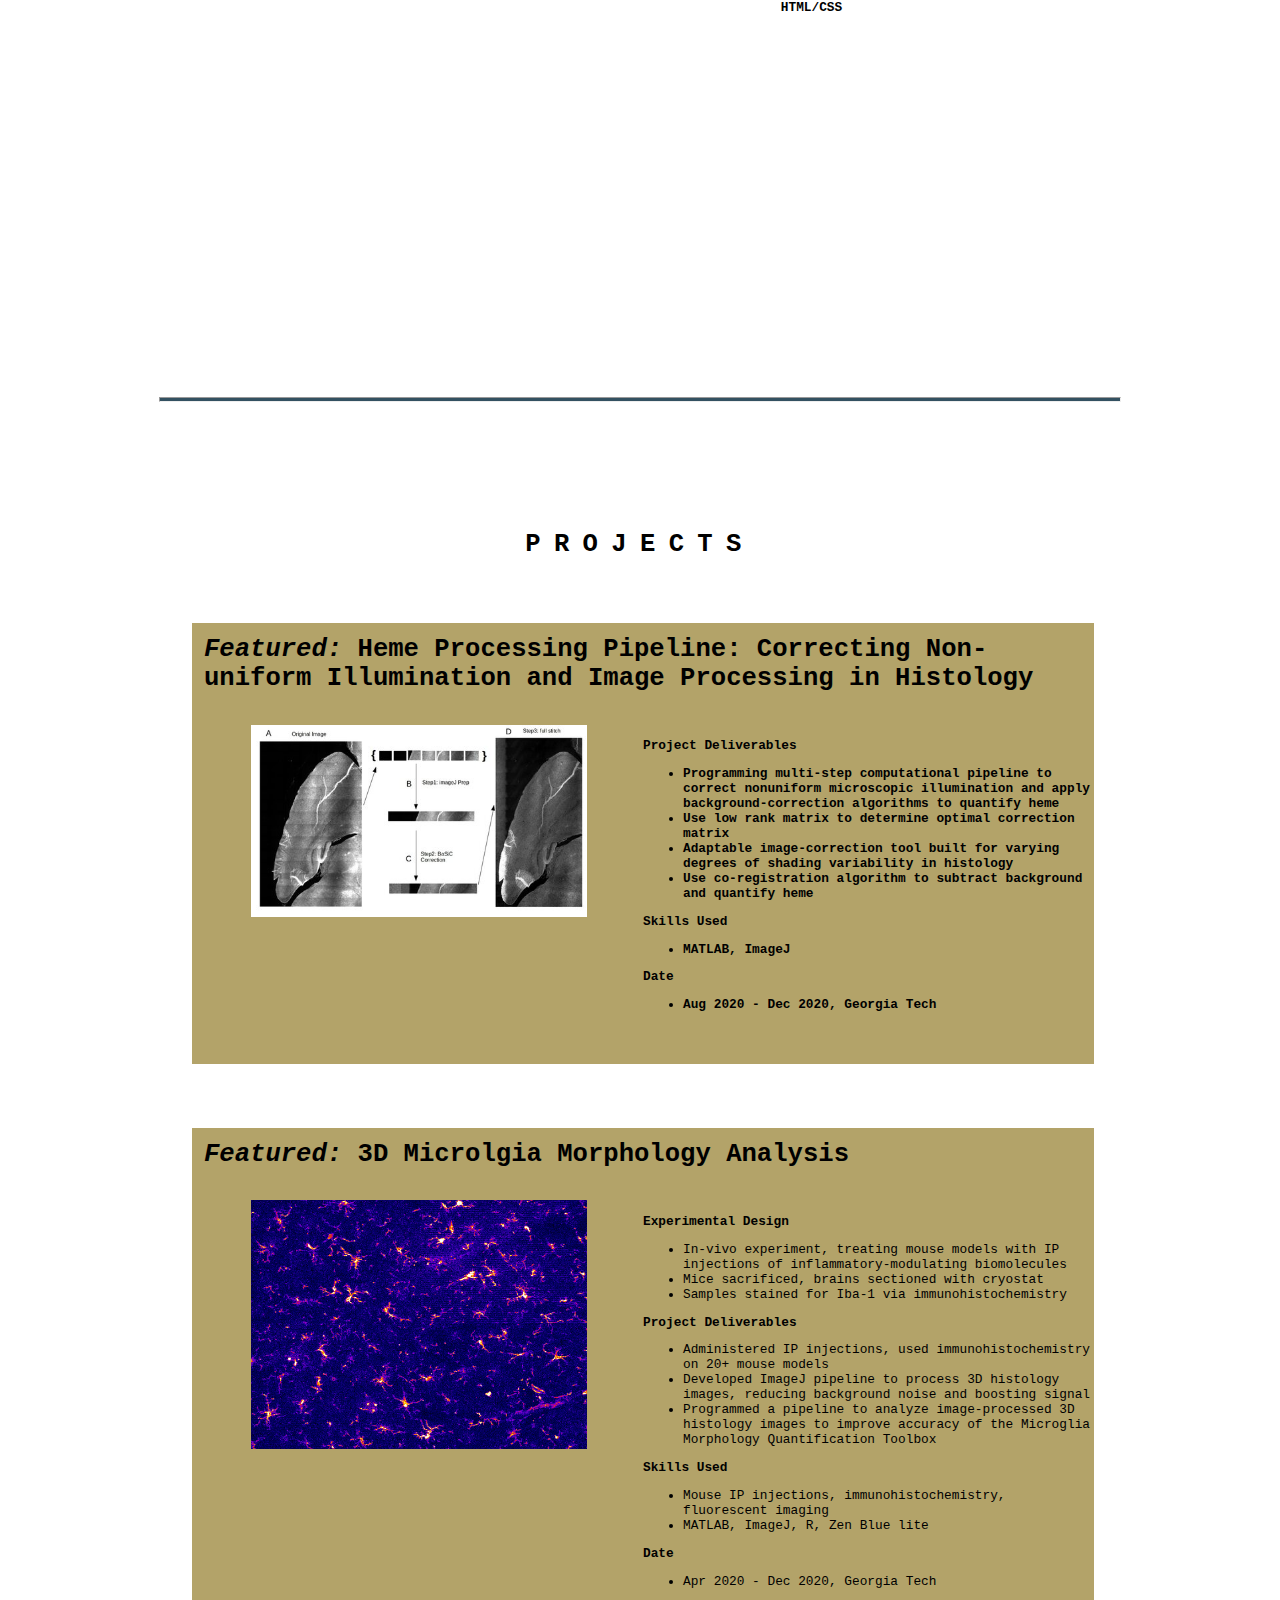
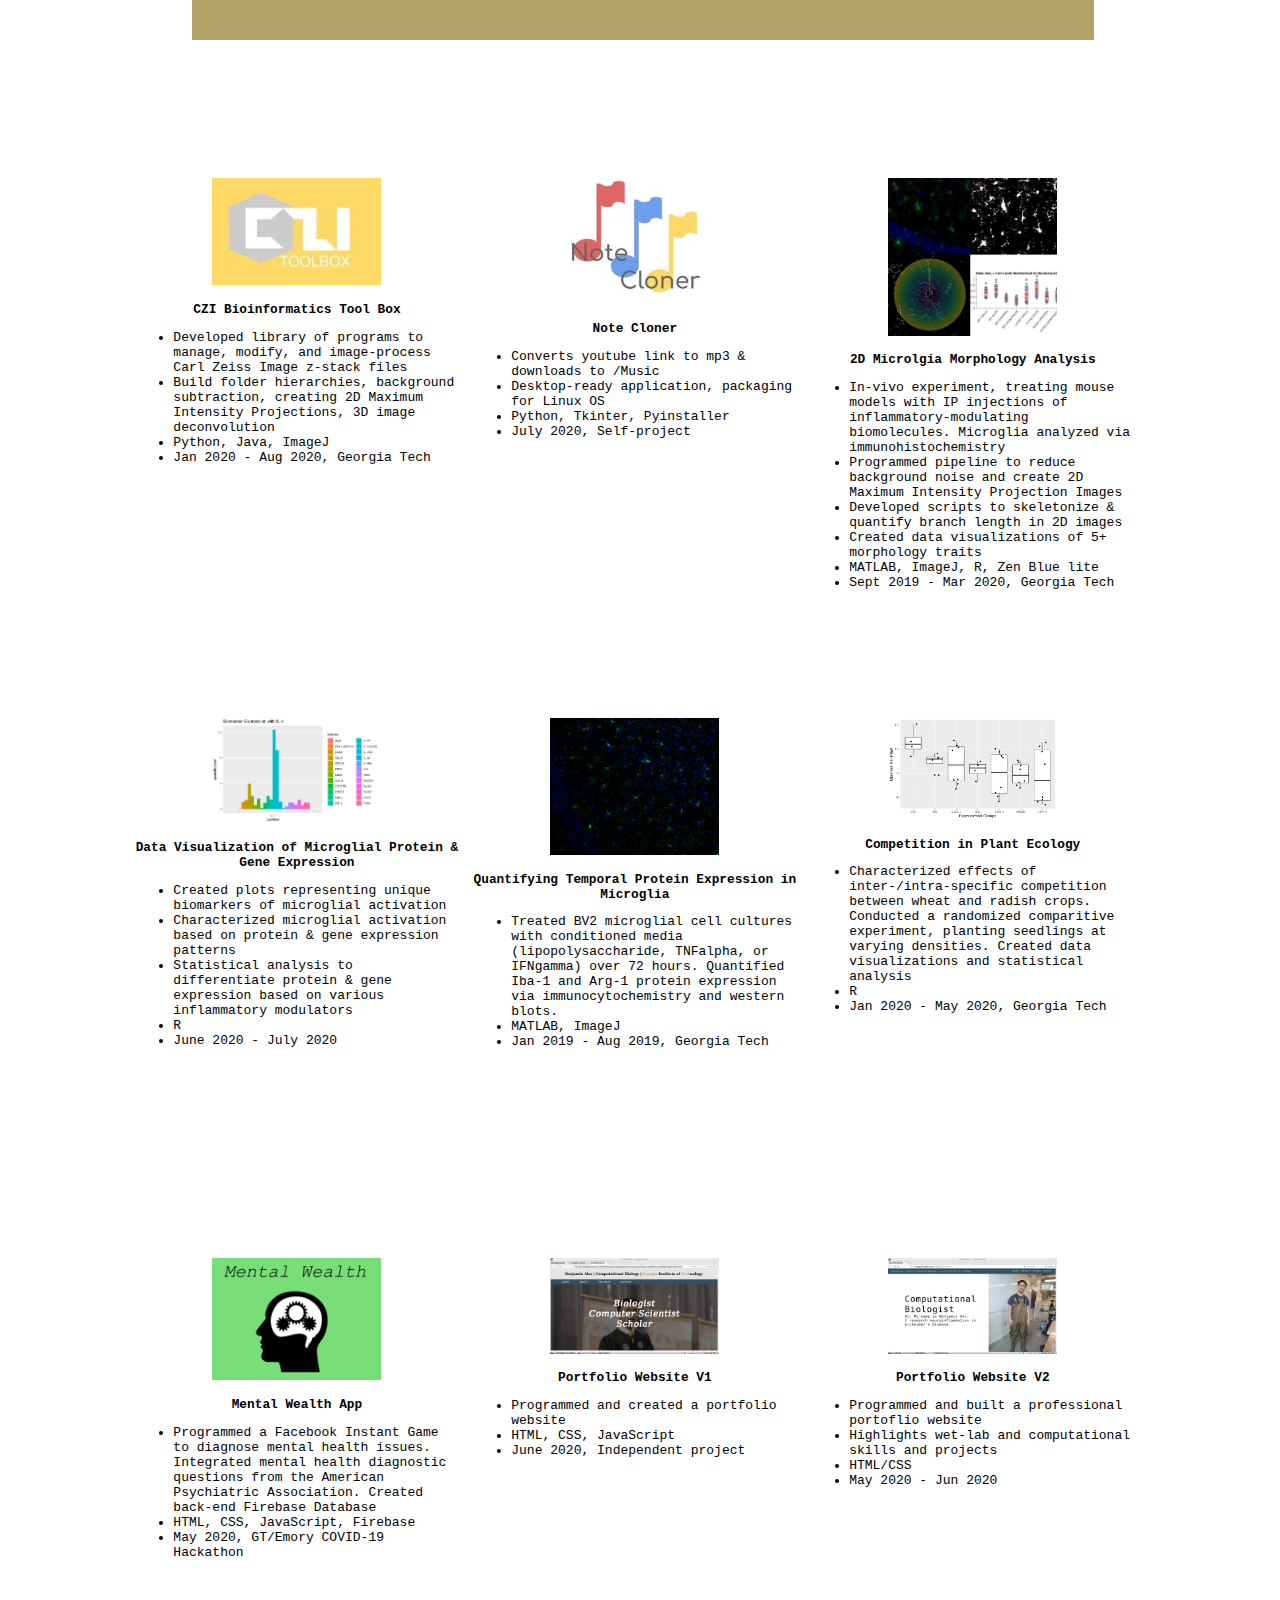
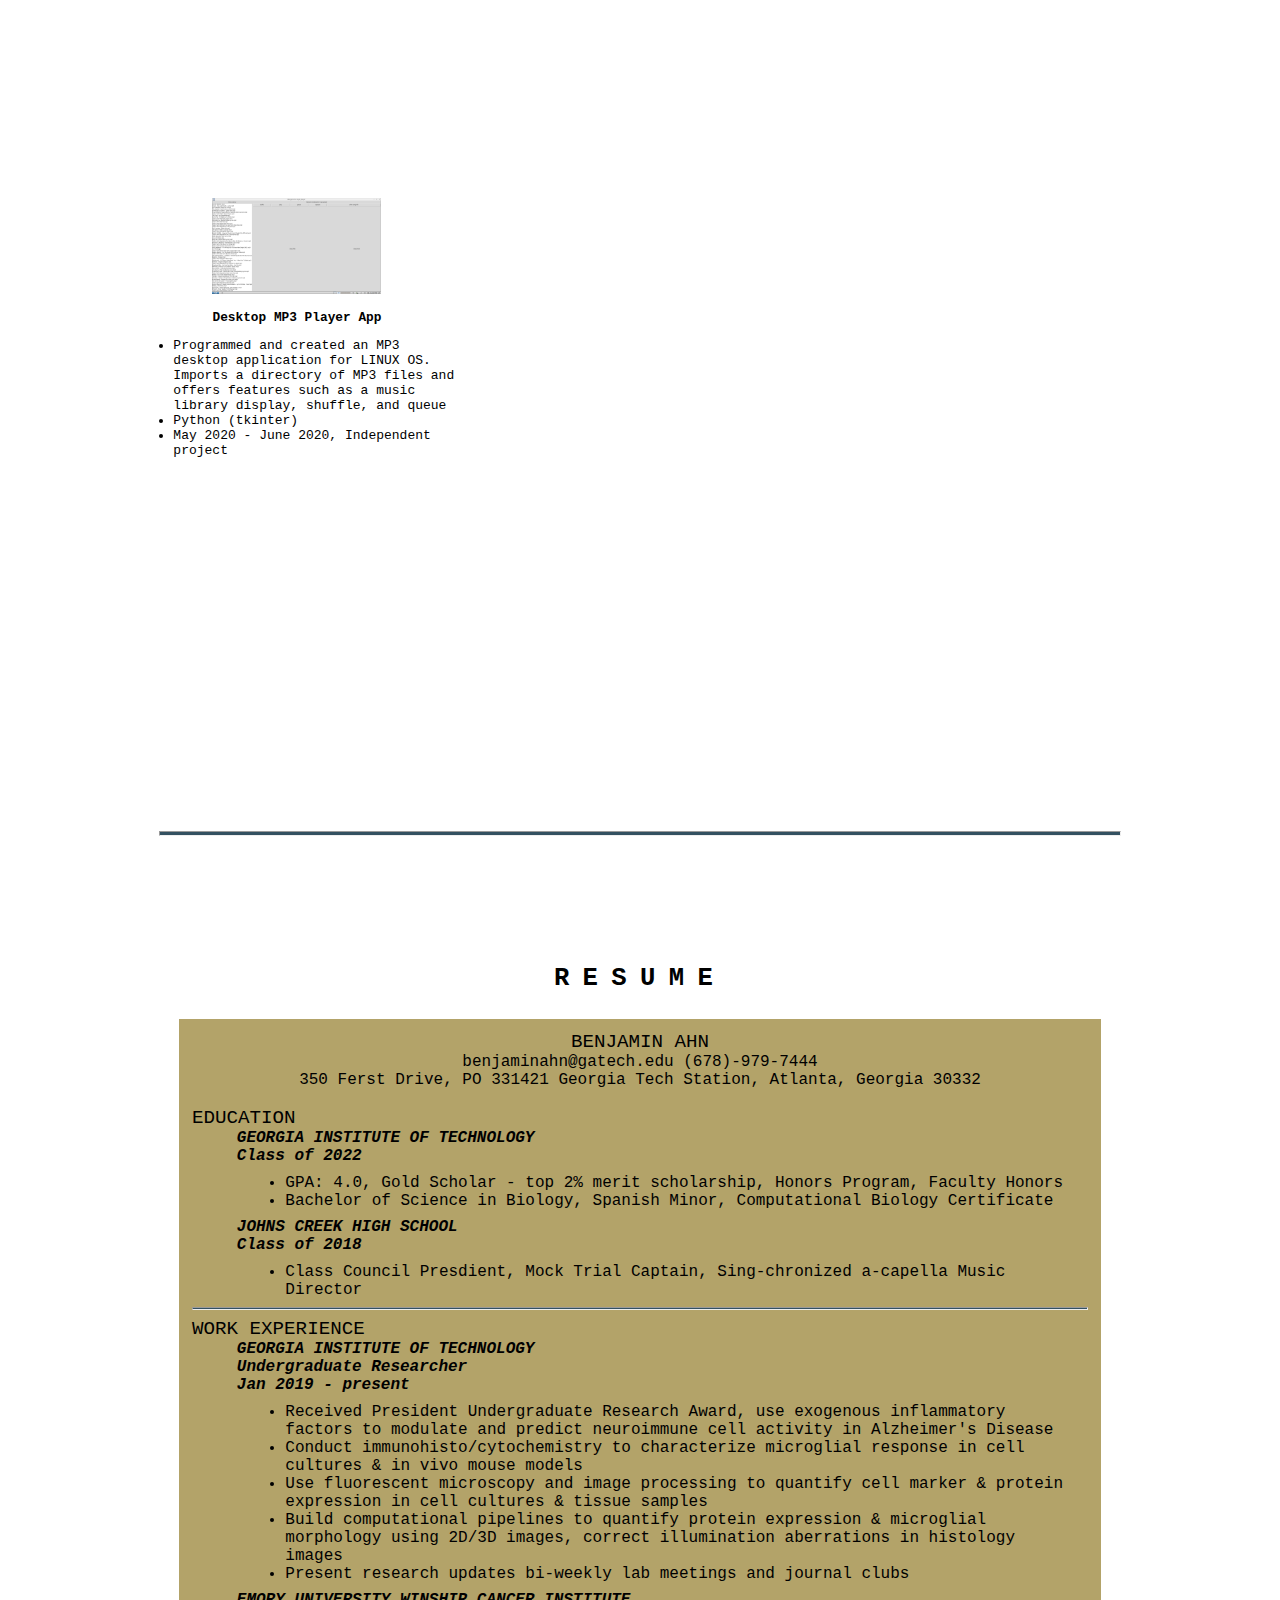
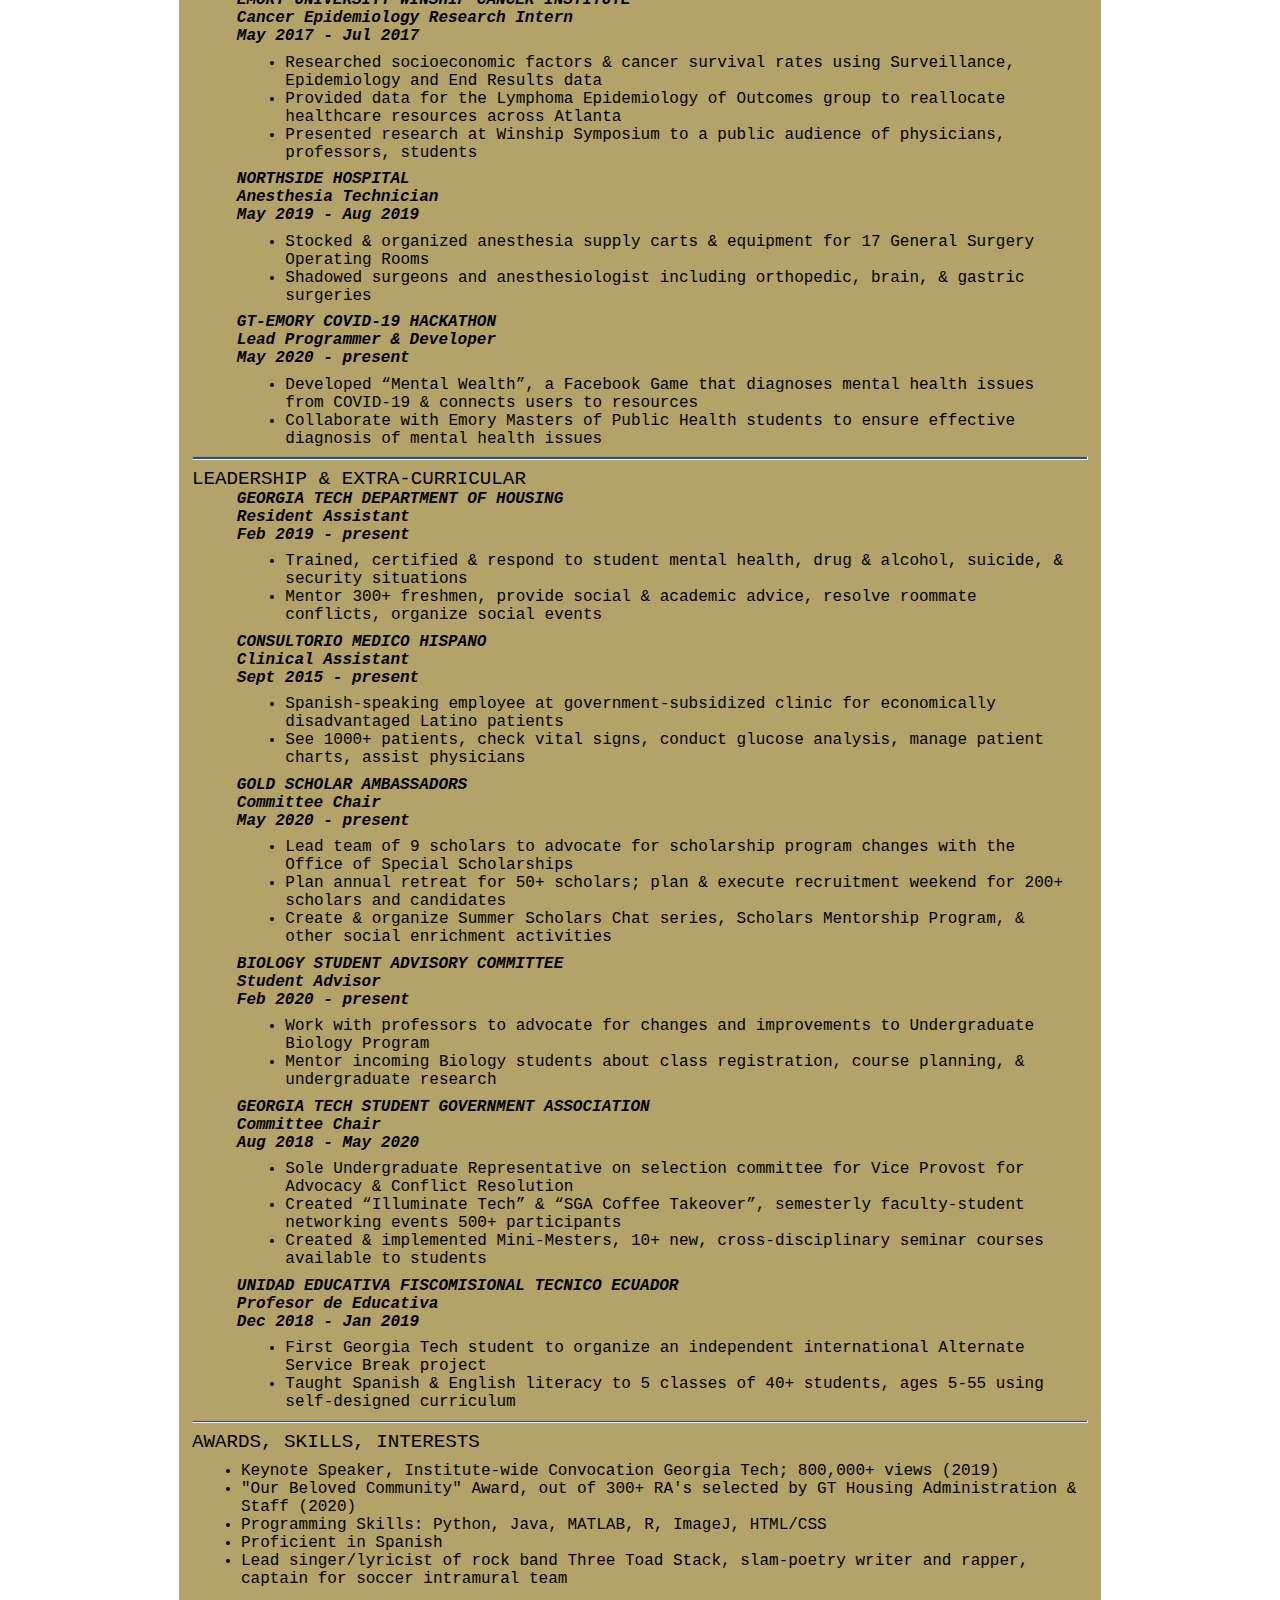
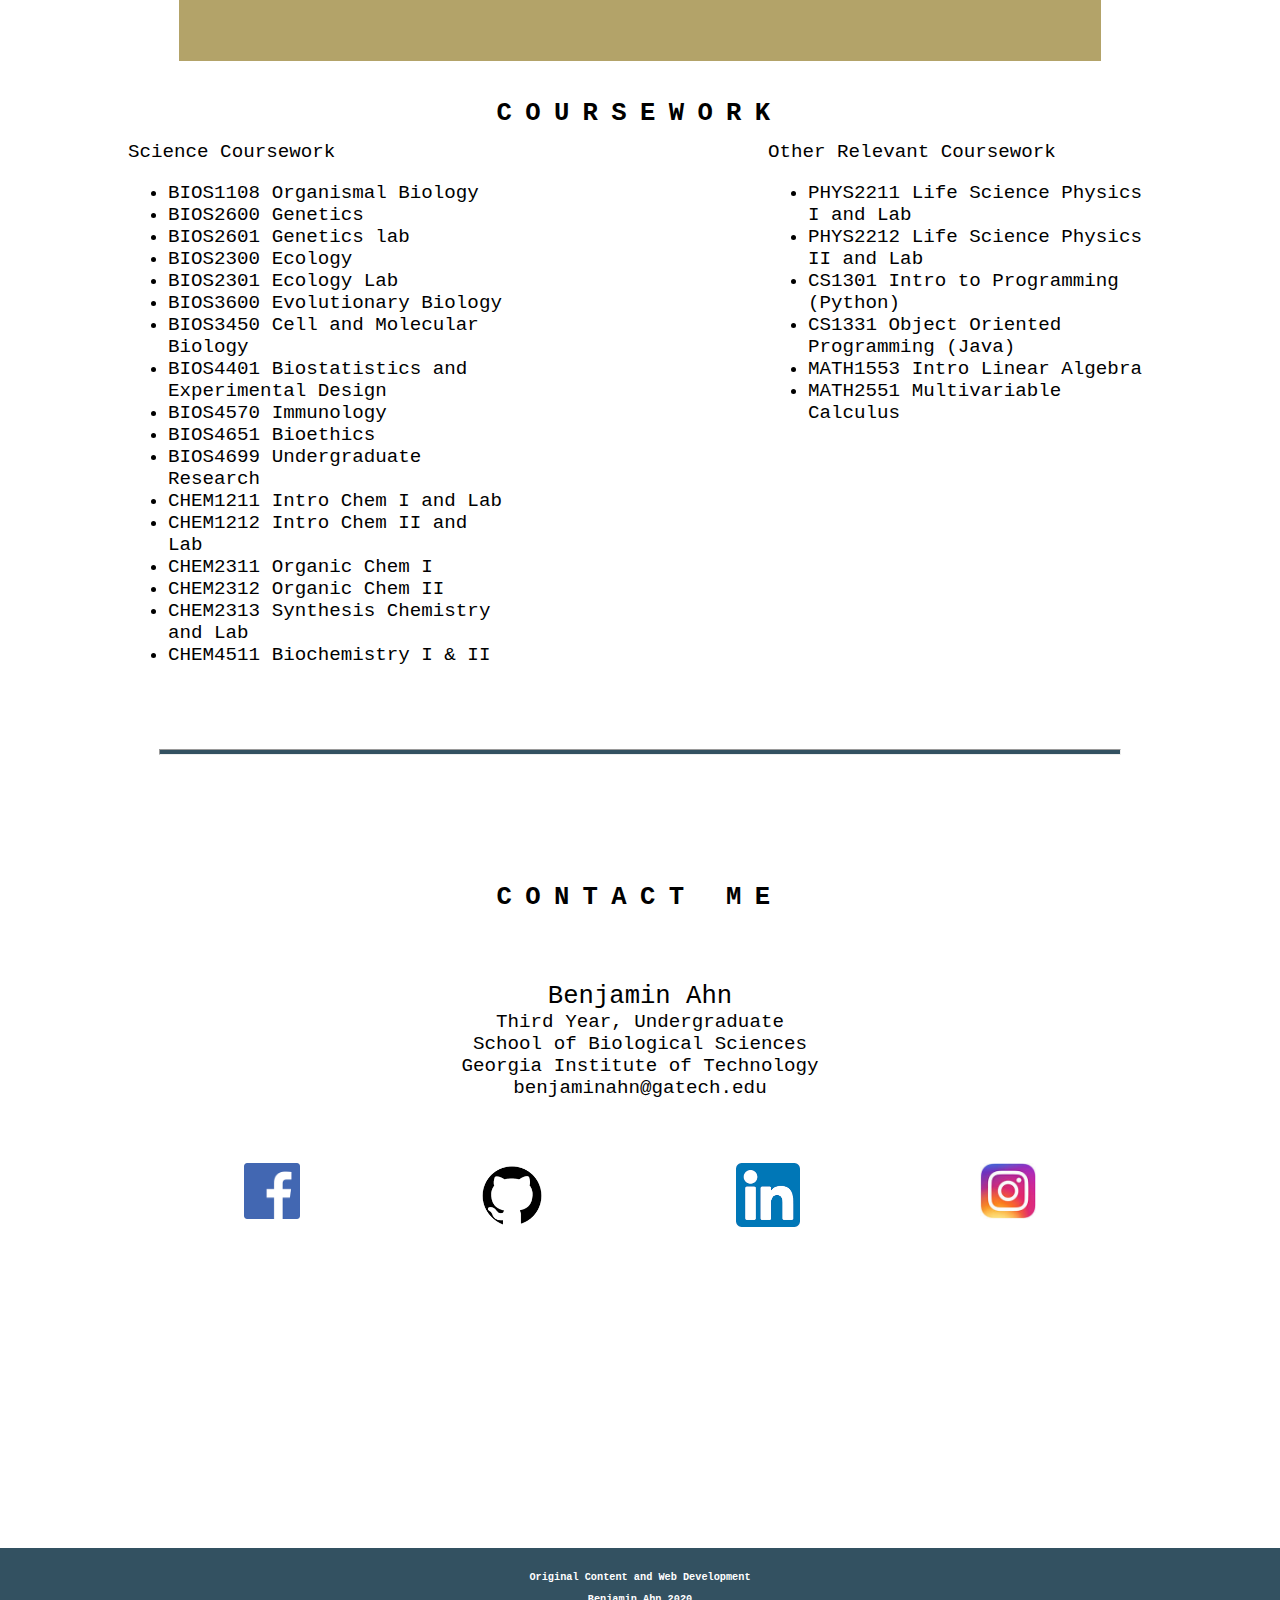
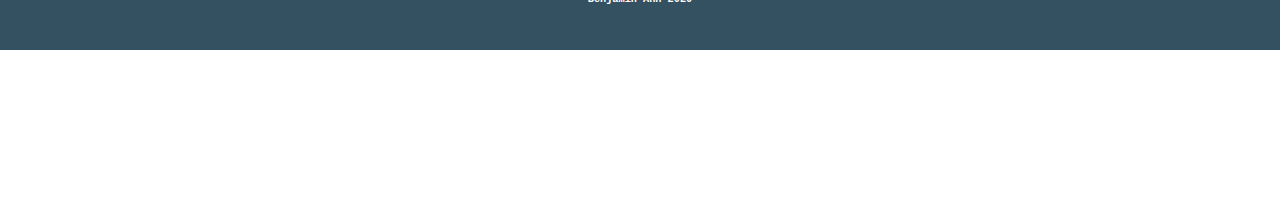
==== commit 74ab9f01: "2021 jan update" ====
--- a/index.html
+++ b/index.html
@@ -14,7 +14,7 @@
         <meta charset="utf-8">
         <meta name="viewport" content="width=device-width, initial-scale=1.0">
         <meta name="google-site-verification" content="e9Ha7FleG9_5QxkvjlIwnLWrdE951iFWn-e4TzgjB5o" />
-        <title>Benjamin Ahn</title>
+        <title>Benjamin Ahn Portfolio</title>
         <link rel="stylesheet" href="style.css">
     </head>
 
@@ -81,7 +81,7 @@
                                 I investigate the role of <b class="aboutSpecial">
                                 microglia and neuroinflammation in
                                 Alzheimer's Disease</b>. I work with cell cultures and mouse models
-                                to modulate, control, and restore microglial function.
+                                to characterize, modulate, and restore microglial function.
                             </p>
                             <div id='researchTitle'>
                                 <div id="leftLine">
@@ -96,8 +96,8 @@
                             </div>
                             <div id="aboutTableRight">
                                 <ul>
-                                    <li>Cell culturing</li>
-                                    <li>Western blotting, bicinchoninic acid assays</li>
+                                    <li>Cell culturing: macrophages, microglia, primary mouse neurons</li>
+                                    <li>Western blots, bicinchoninic acid assays, PCR</li>
                                     <li>Mouse Microdissections</li>
                                     <li>Immunocyto/Immunohistochemistry</li>
                                     <li>Quantitative Immunofluorescent Imaging</li>
@@ -157,7 +157,7 @@
         	</div>
 
         	<div class = 'featuredProject'>
-        		<a class = "featuredProjectLink" href="https://github.com/bioben/3D-microglia-analysis.git" target="_blank">
+        		<a class = "featuredProjectLink" href="https://github.com/bioben/3D_microglia_morphology.git" target="_blank">
 	        		<div class = "featuredProjectTitle">
 	        			<i>Featured: </i>3D Microlgia Morphology Analysis
 	        		</div>
@@ -193,7 +193,7 @@
 		                        Date
 		                    </div>
 	                        <ul class = "featuredProjectDate">
-	                            <li> Apr 2020 - present, Georgia Tech</li>
+	                            <li> Apr 2020 - Dec 2020, Georgia Tech</li>
 	                        </ul>
 	        			</div>
 	        		</div>
@@ -350,7 +350,7 @@
             <div class="subheader" id = "resumeSubHeader">
                 Resume
             </div>
-        <a id="resumeLink" href="Ahn_Benjamin_Resume2020.pdf" target="_blank">
+        <a id="resumeLink" href="Ahn_Benjamin_Resume2021.pdf" target="_blank">
             <div id="resumeContent">
                 <div id="resumeTop">
                     <div id="resumeName">
@@ -408,11 +408,10 @@
                         </div>
                         <div class="sectionText">
                             <ul class="sectionTable">
-                                <li>Experiment with inflammatory inhibitors & cytokines to modulate neuroimmune cell activity in Alzheimer's Disease</li>
-                                <li>Characterize neuronal & microglia protein expression in cell cultures & in vivo mouse models via fluorescent staining</li>
-                                <li>Use fluorescent microscopy to detect protein expression in cell culture & histology samples</li>
-                                <li>Build computational pipelines to quantify protein expression & microglial morphology using 2D/3D images</li>
-                                <li>Programming image-processing pipeline to correct nonuniform microscope illumination for histology samples</li>
+                                <li>Received President Undergraduate Research Award, use exogenous inflammatory factors to modulate and predict neuroimmune cell activity in Alzheimer's Disease</li>
+                                <li>Conduct immunohisto/cytochemistry to characterize microglial response in cell cultures & in vivo mouse models</li>
+                                <li>Use fluorescent microscopy and image processing to quantify cell marker & protein expression in cell cultures & tissue samples</li>
+                                <li>Build computational pipelines to quantify protein expression & microglial morphology using 2D/3D images, correct illumination aberrations in histology images</li>
                                 <li>Present research updates bi-weekly lab meetings and journal clubs</li>
                             </ul>
                         </div>
@@ -632,14 +631,16 @@
                     <li>BIOS2301 Ecology Lab</li>
                     <li>BIOS3600 Evolutionary Biology</li>
                     <li>BIOS3450 Cell and Molecular Biology</li>
-                    <li>BIOS4401 Biostatistics and Experimental Design (in progress)</li>
+                    <li>BIOS4401 Biostatistics and Experimental Design</li>
+                    <li>BIOS4570 Immunology</li>
+                    <li>BIOS4651 Bioethics</li>
                     <li>BIOS4699 Undergraduate Research</li>
                     <li>CHEM1211 Intro Chem I and Lab</li>
                     <li>CHEM1212 Intro Chem II and Lab</li>
                     <li>CHEM2311 Organic Chem I</li>
                     <li>CHEM2312 Organic Chem II</li>
                     <li>CHEM2313 Synthesis Chemistry and Lab</li>
-                    <li>CHEM4511 Biochemistry I (in progress)</li>
+                    <li>CHEM4511 Biochemistry I & II</li>
                 </ul>
             </div>
         </section>
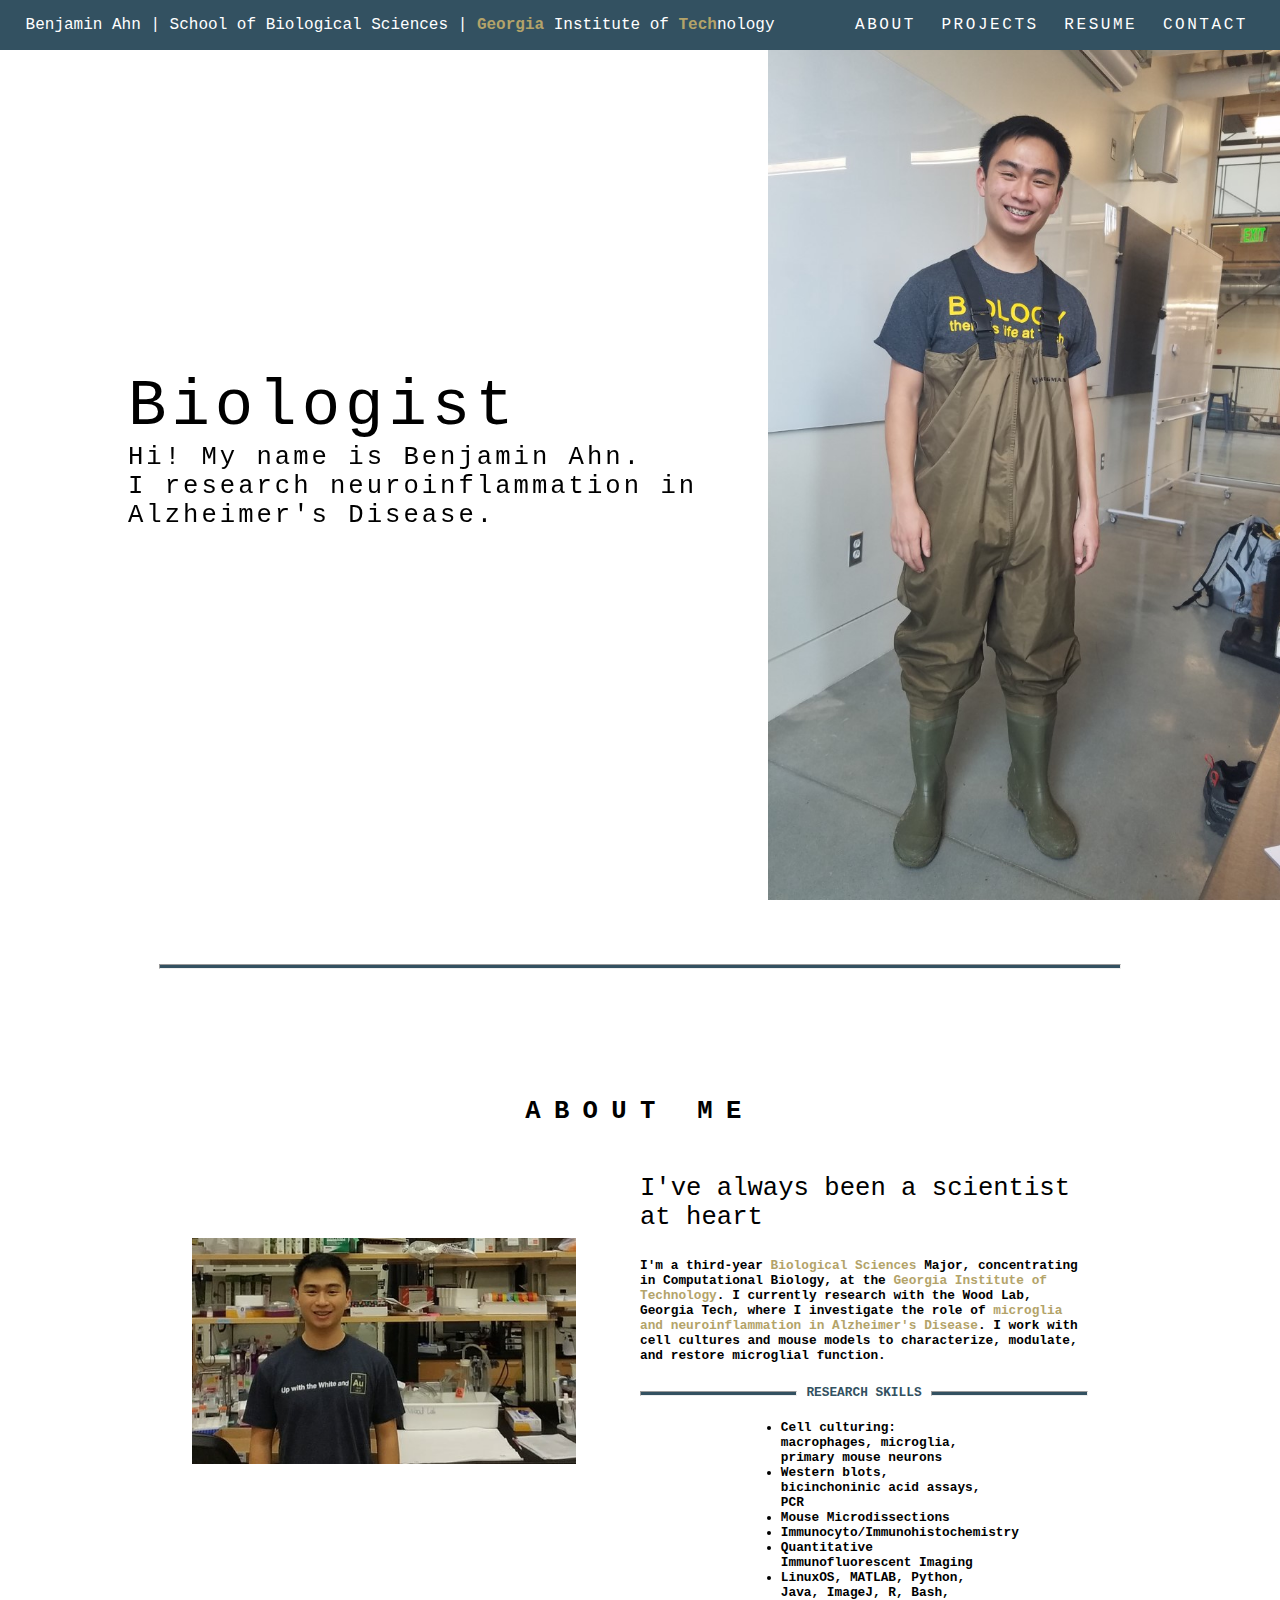
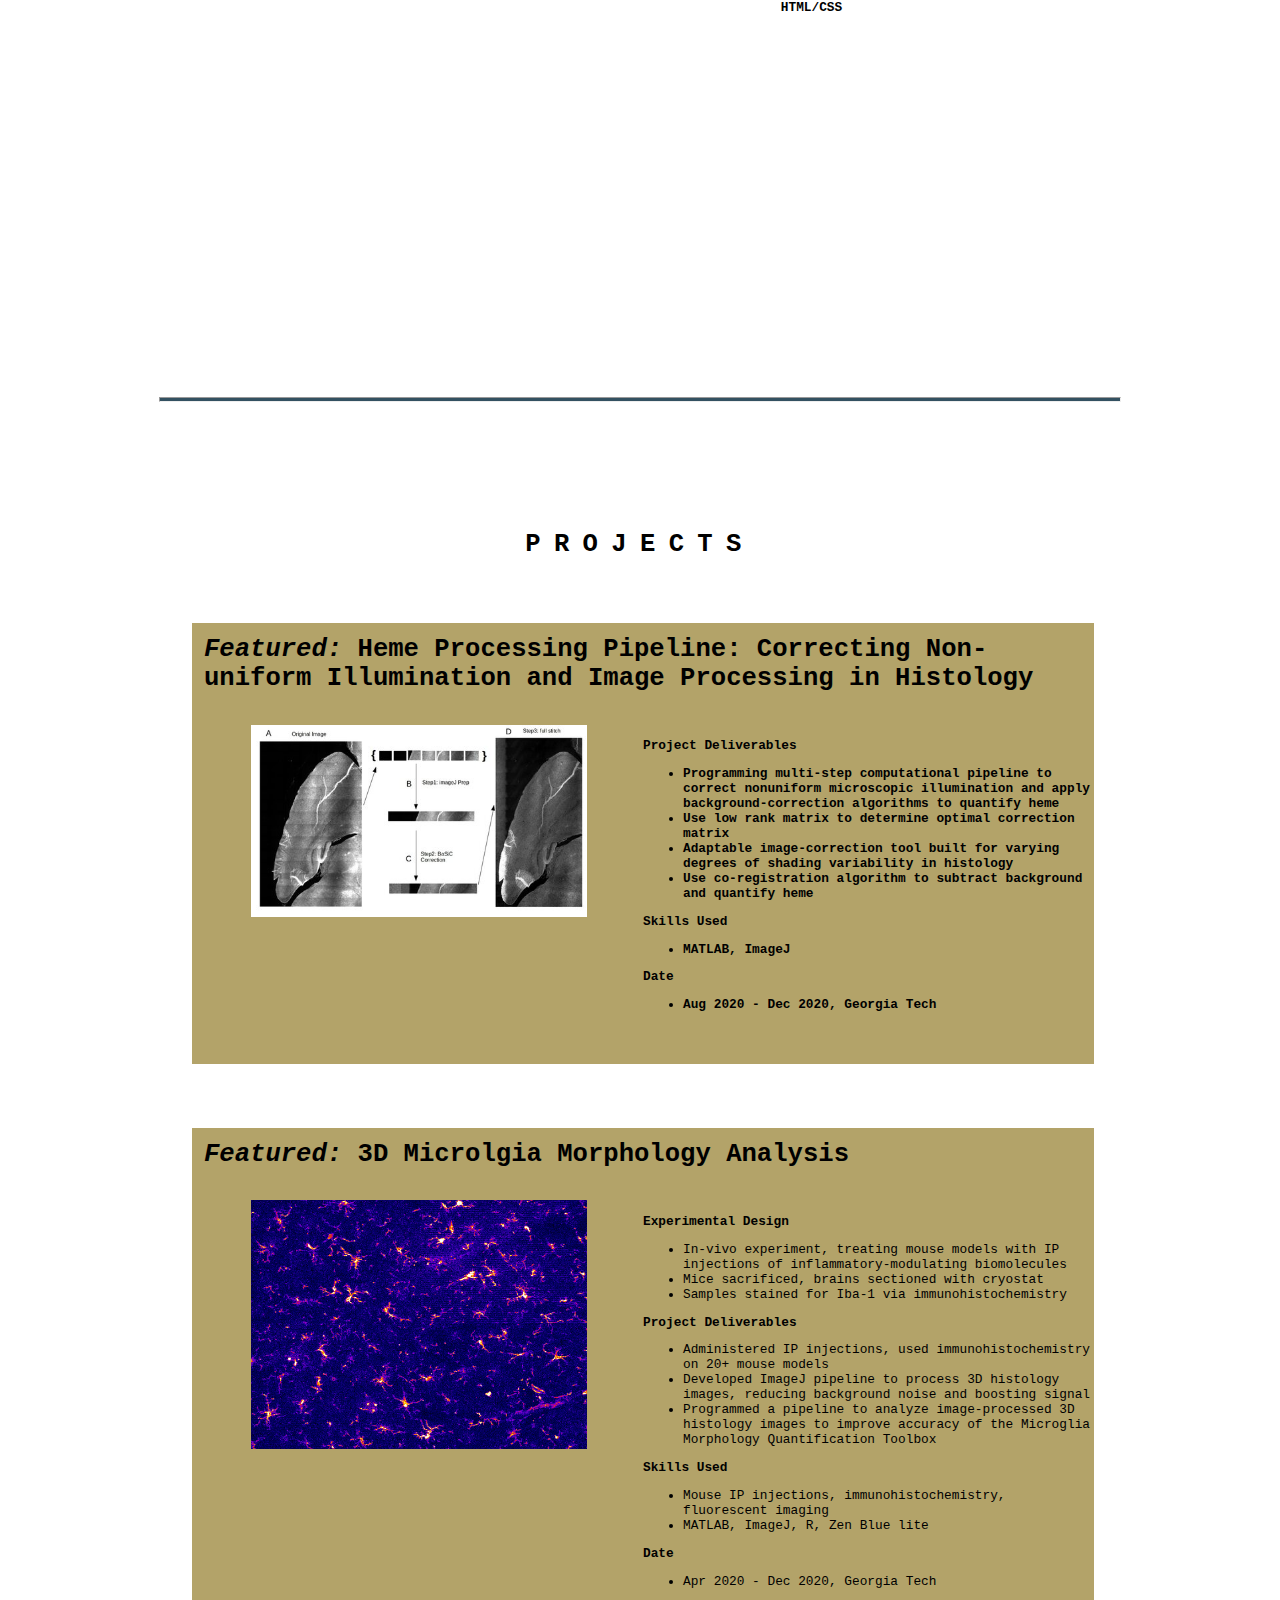
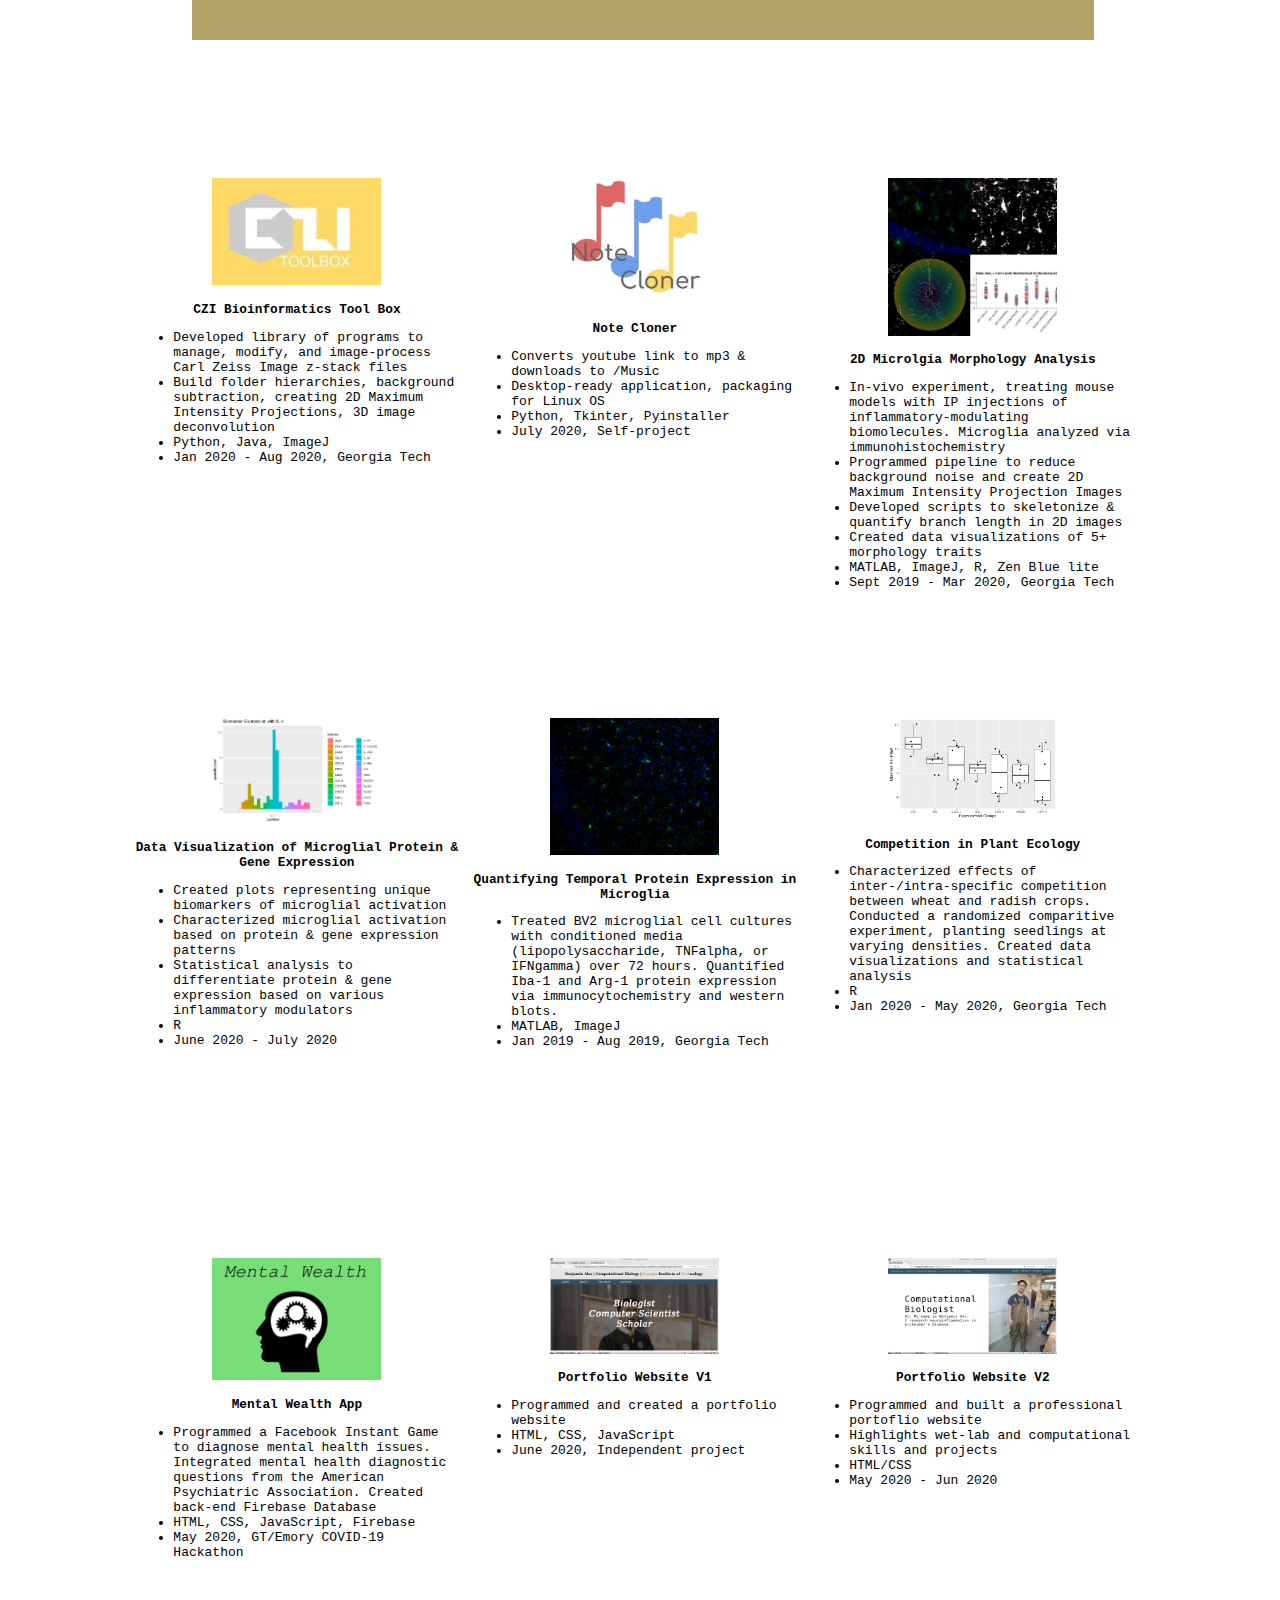
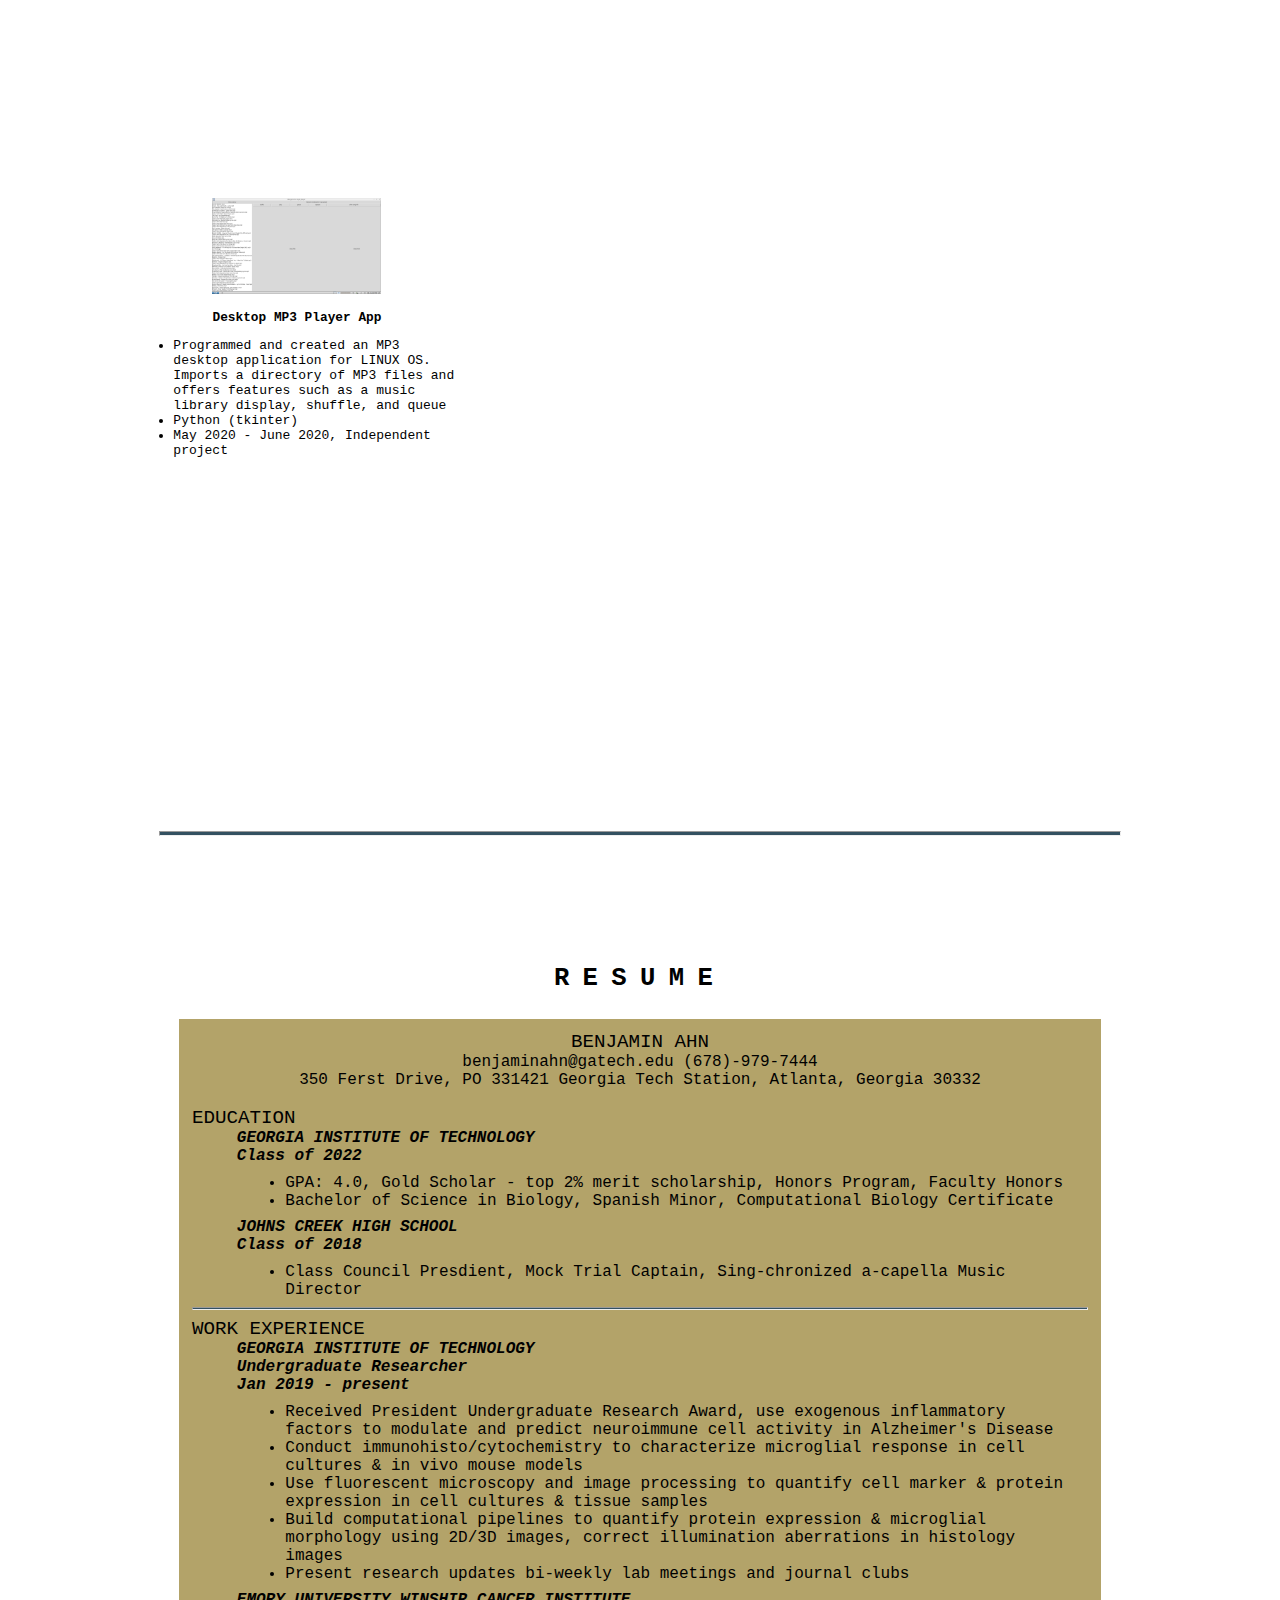
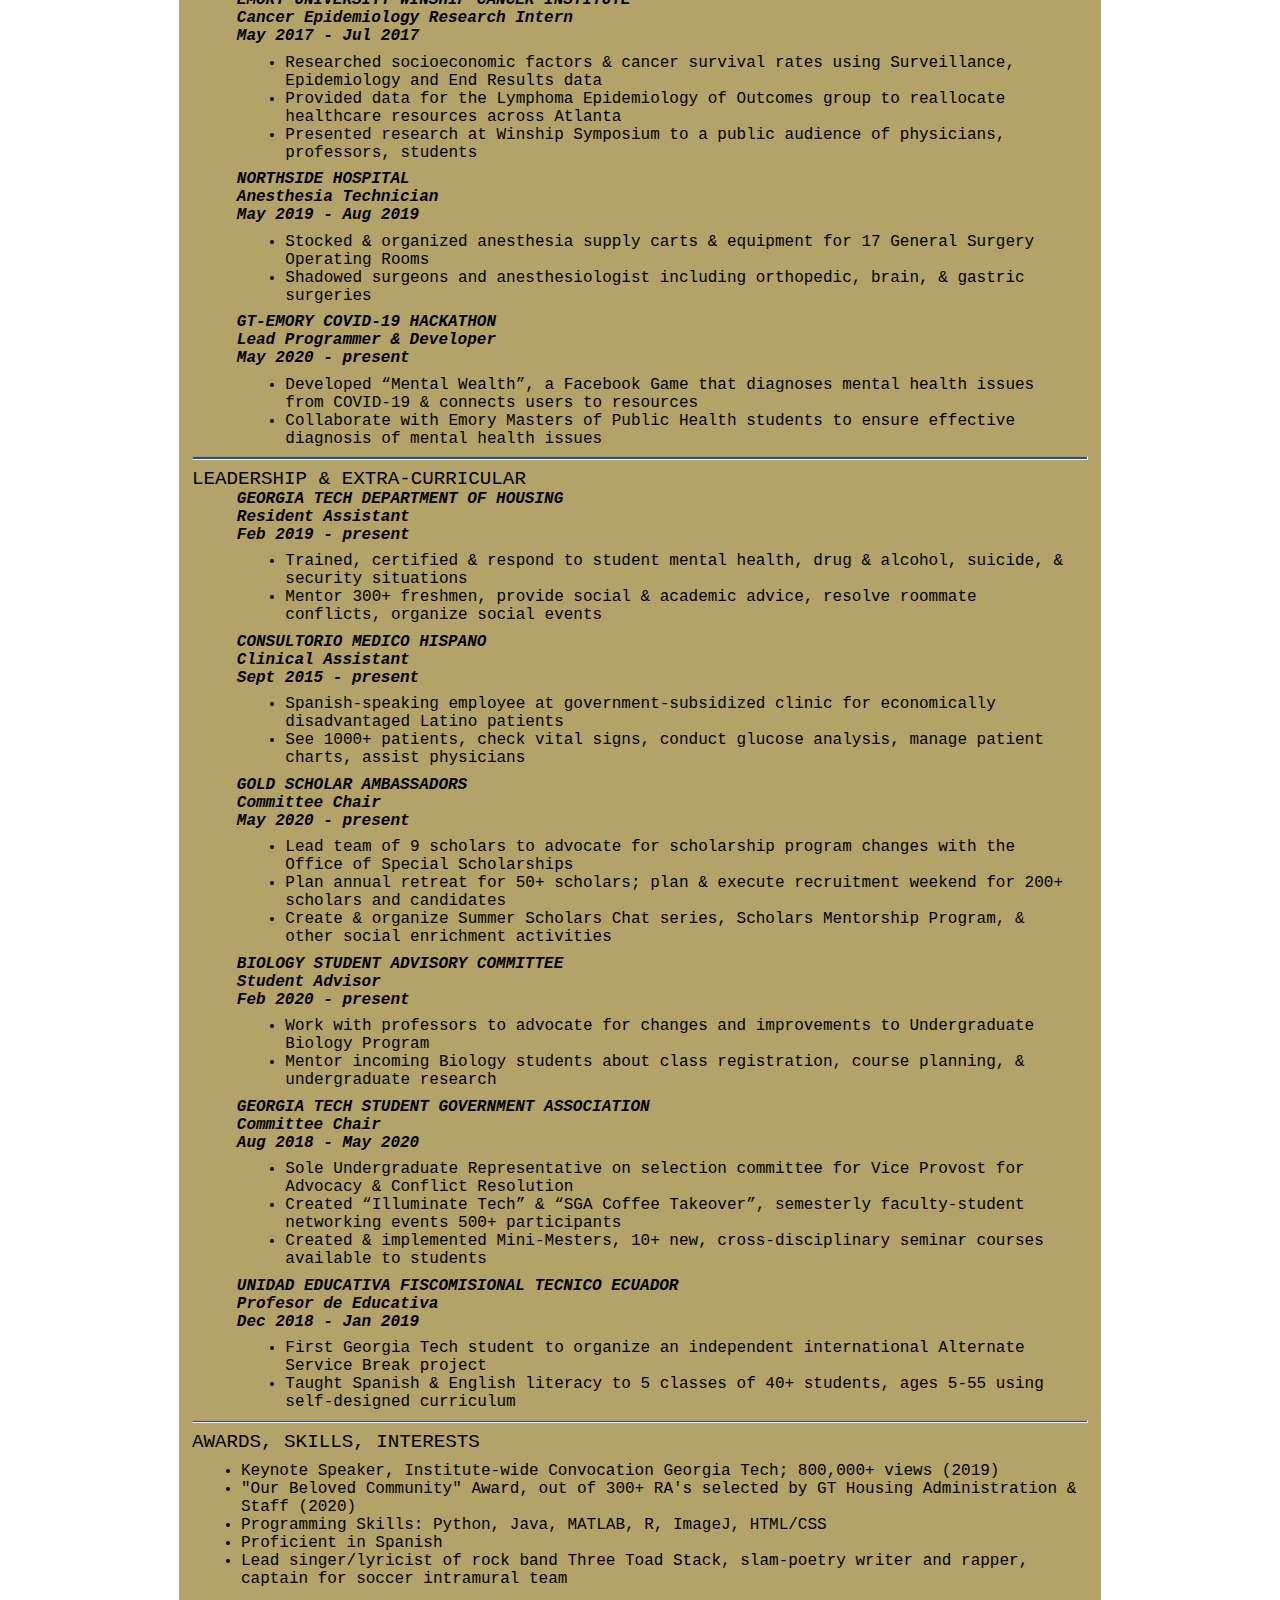
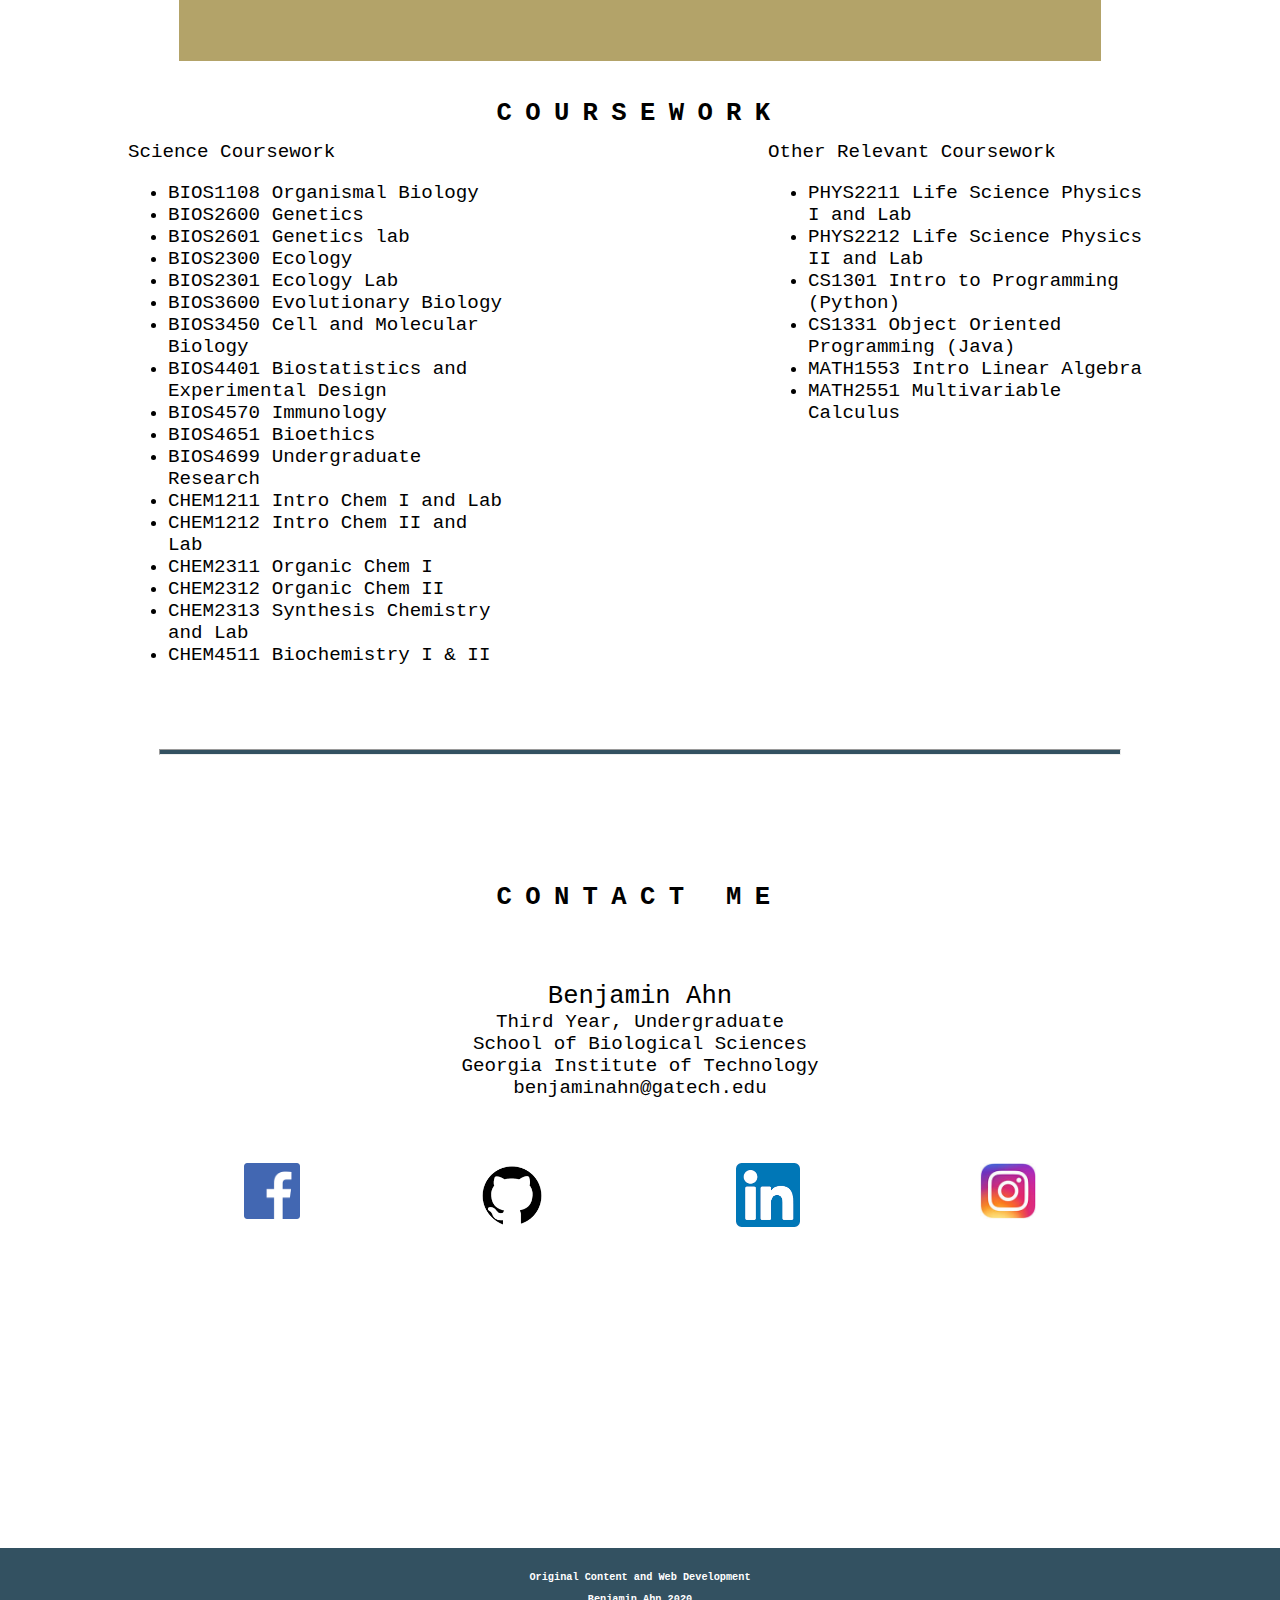
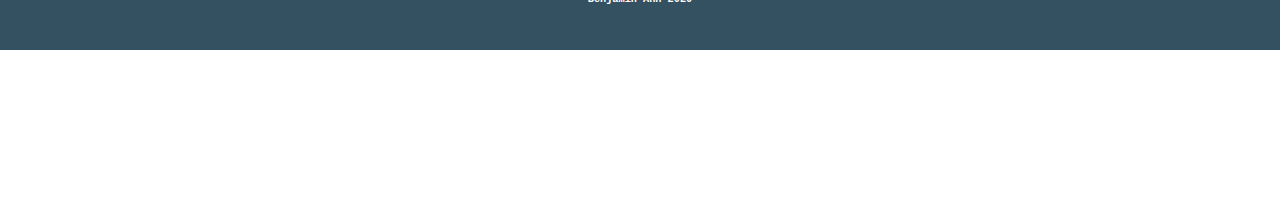
==== commit 9beb154d: "Biologist" ====
--- a/index.html
+++ b/index.html
@@ -44,7 +44,6 @@
         <section id = 'homeText'>
             <div id='homeTextHolder'>
                 <div id='homeLarge'>
-                    Computational <br>
                     Biologist
                 </div>
                 <div id='homeSmall'>
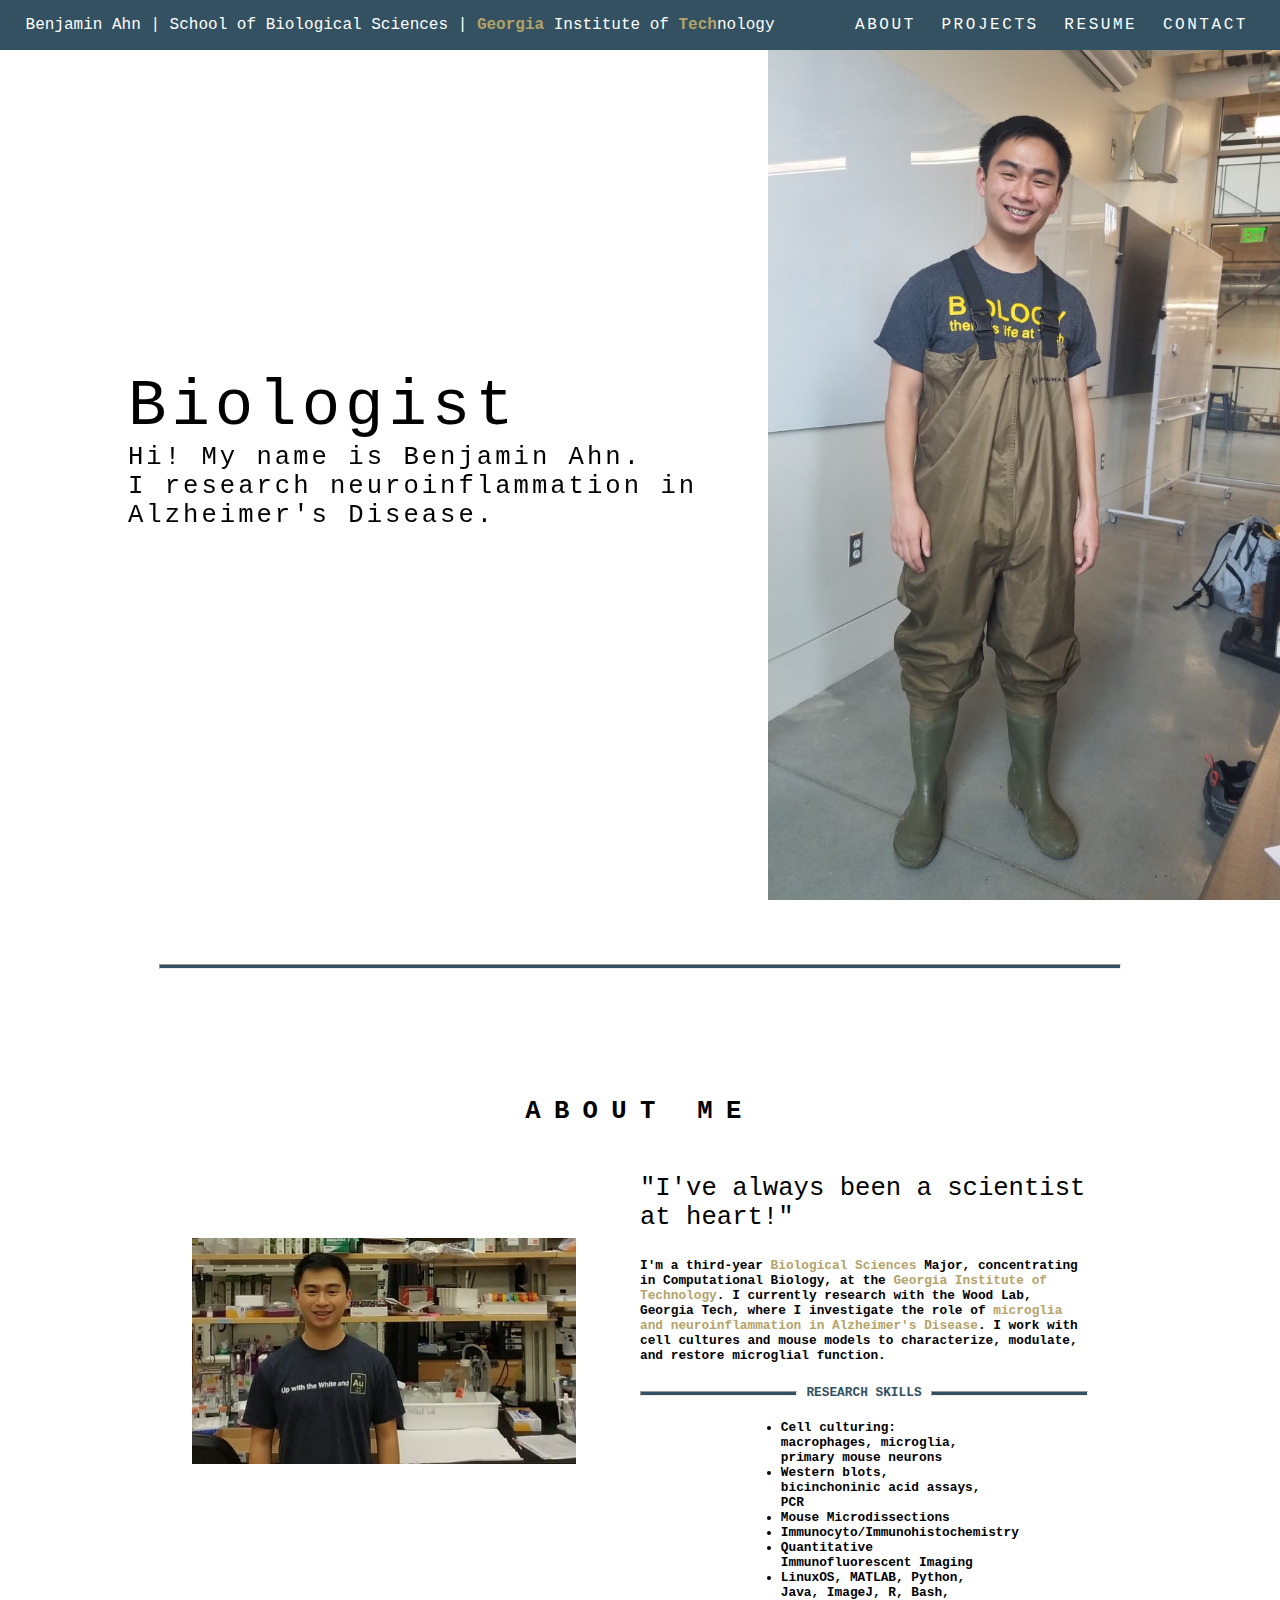
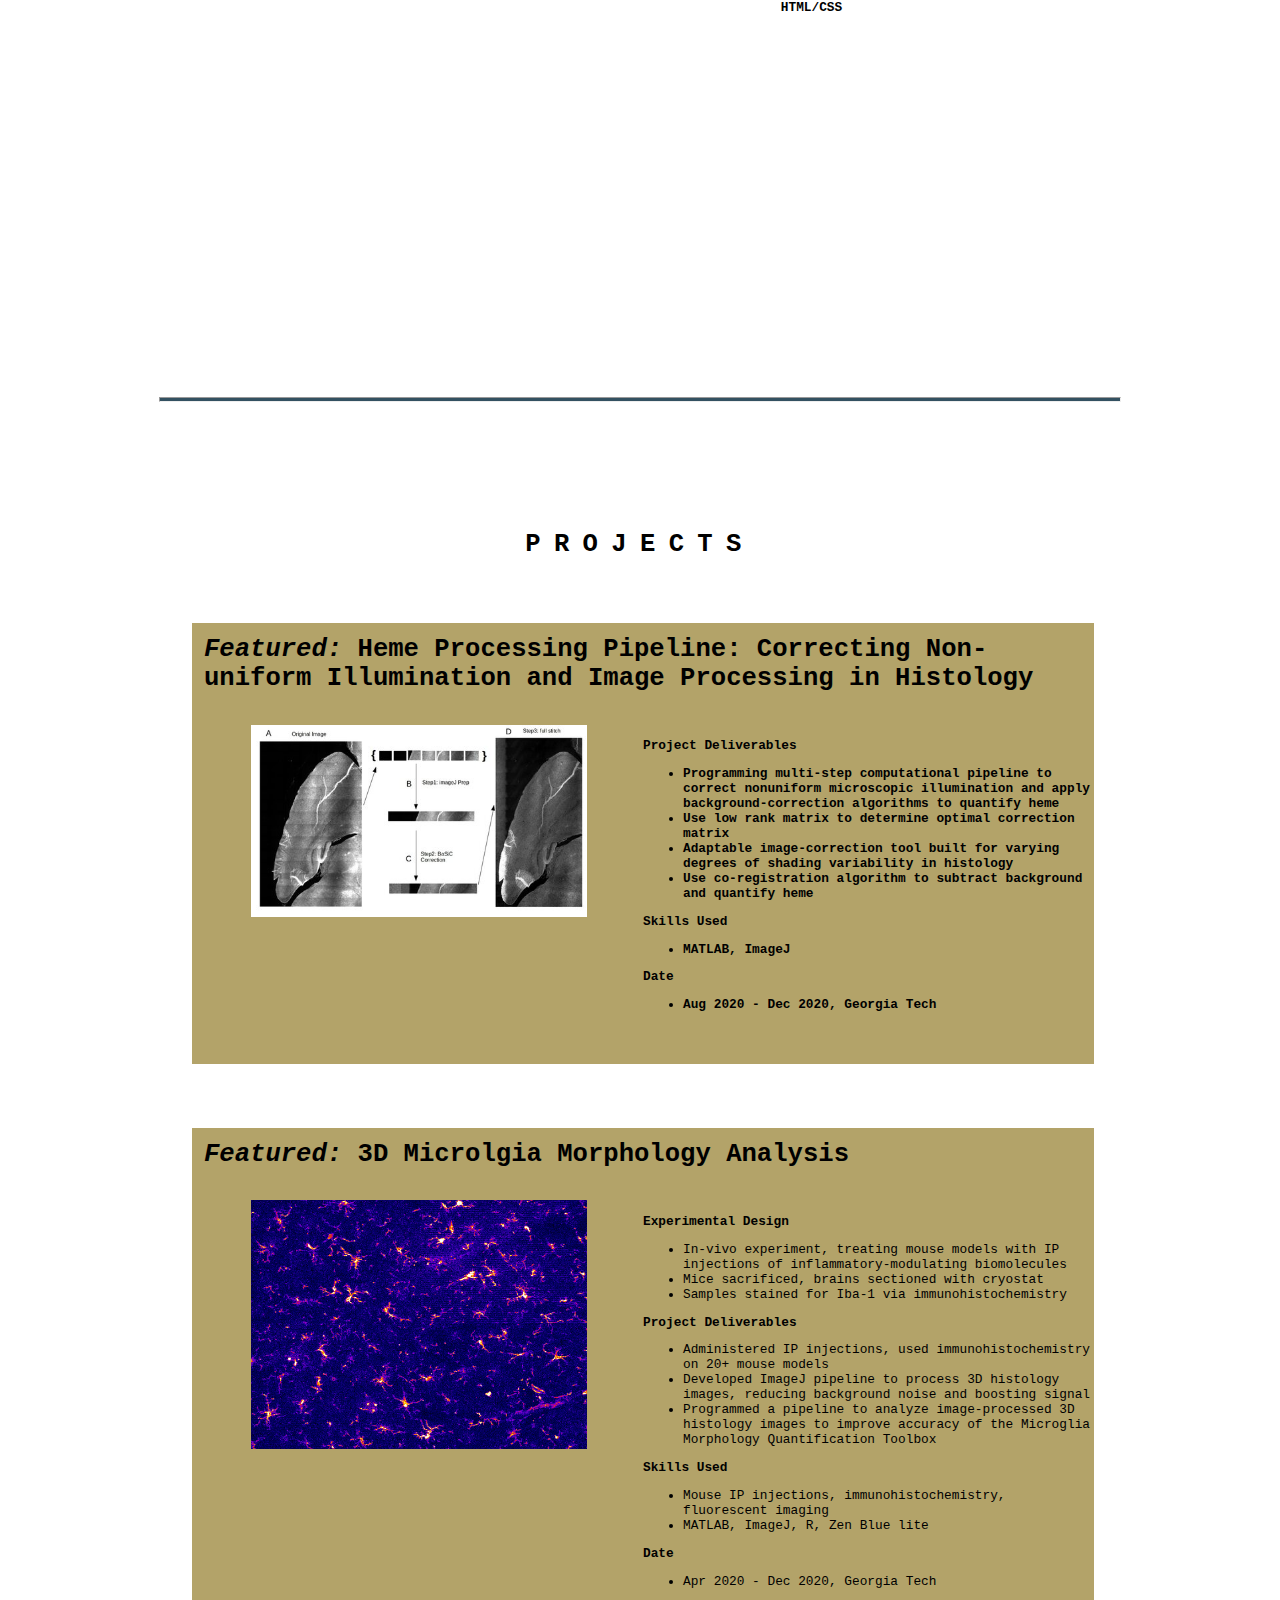
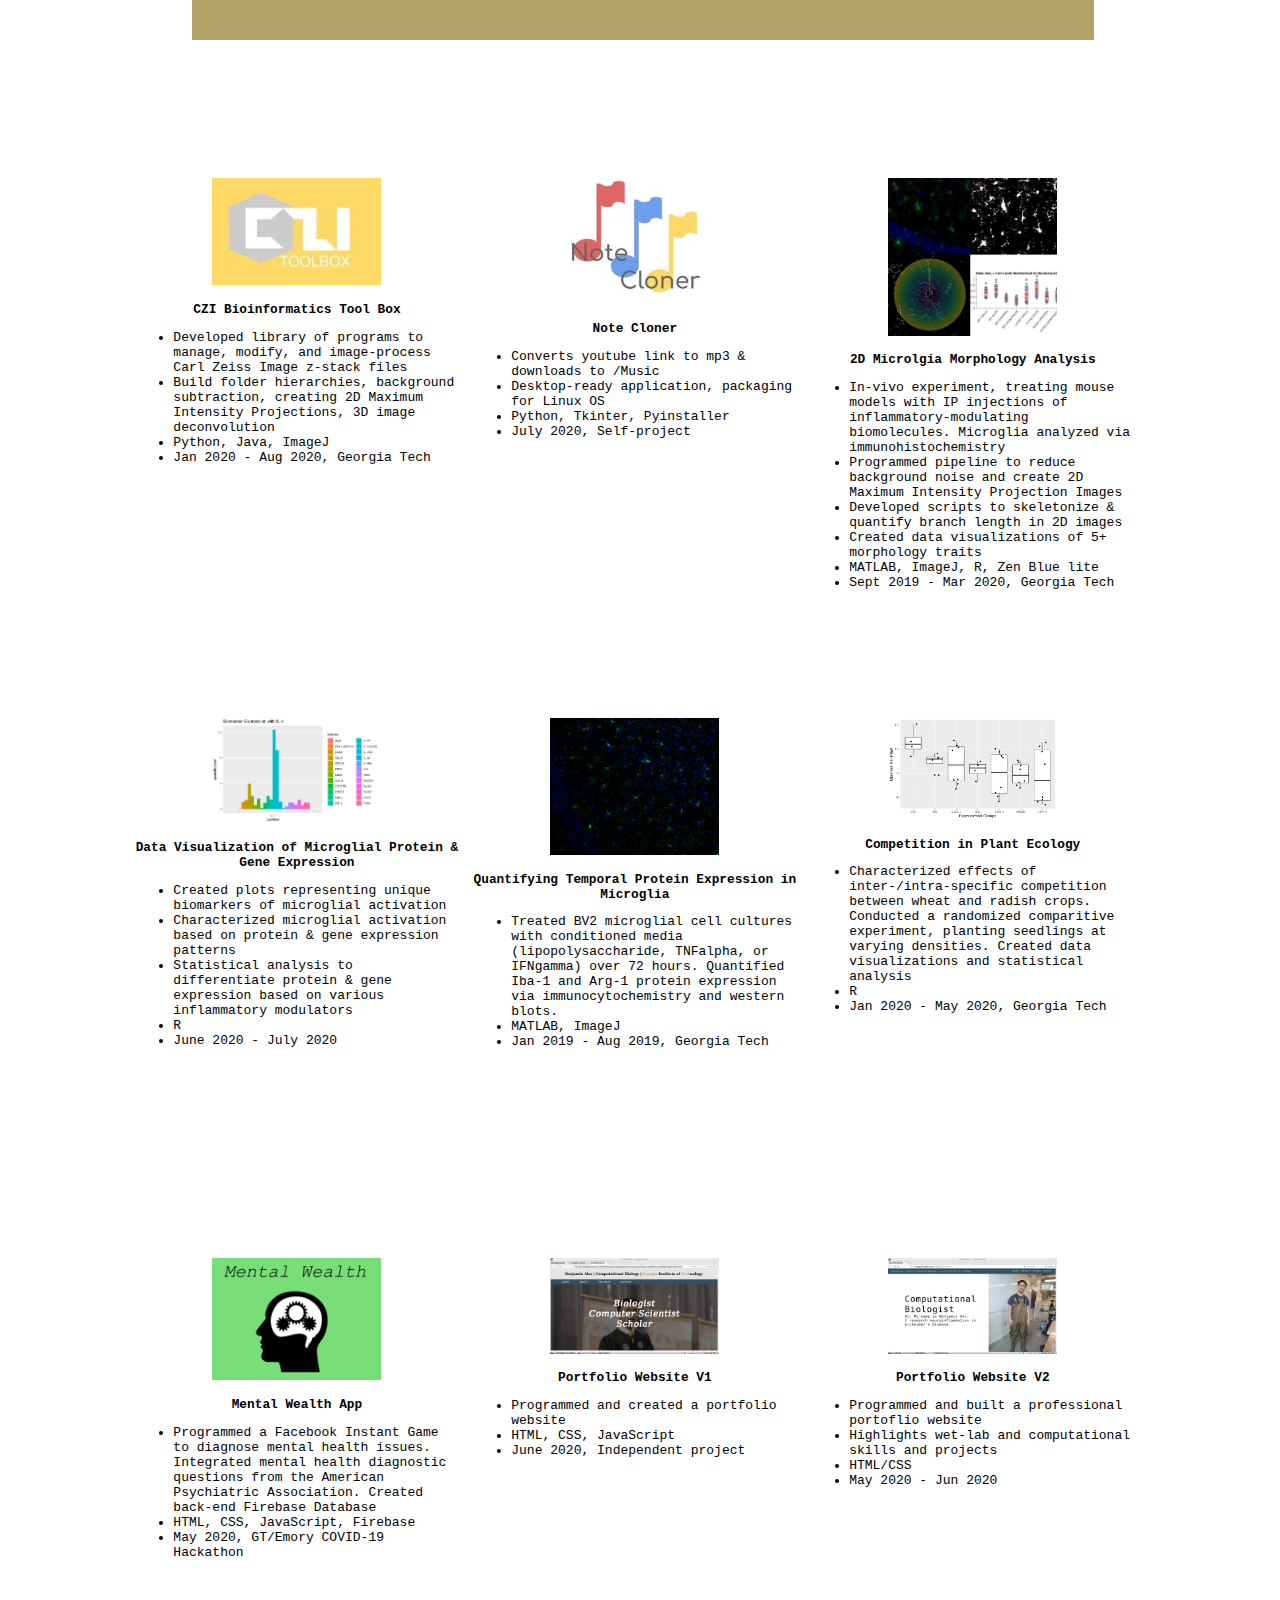
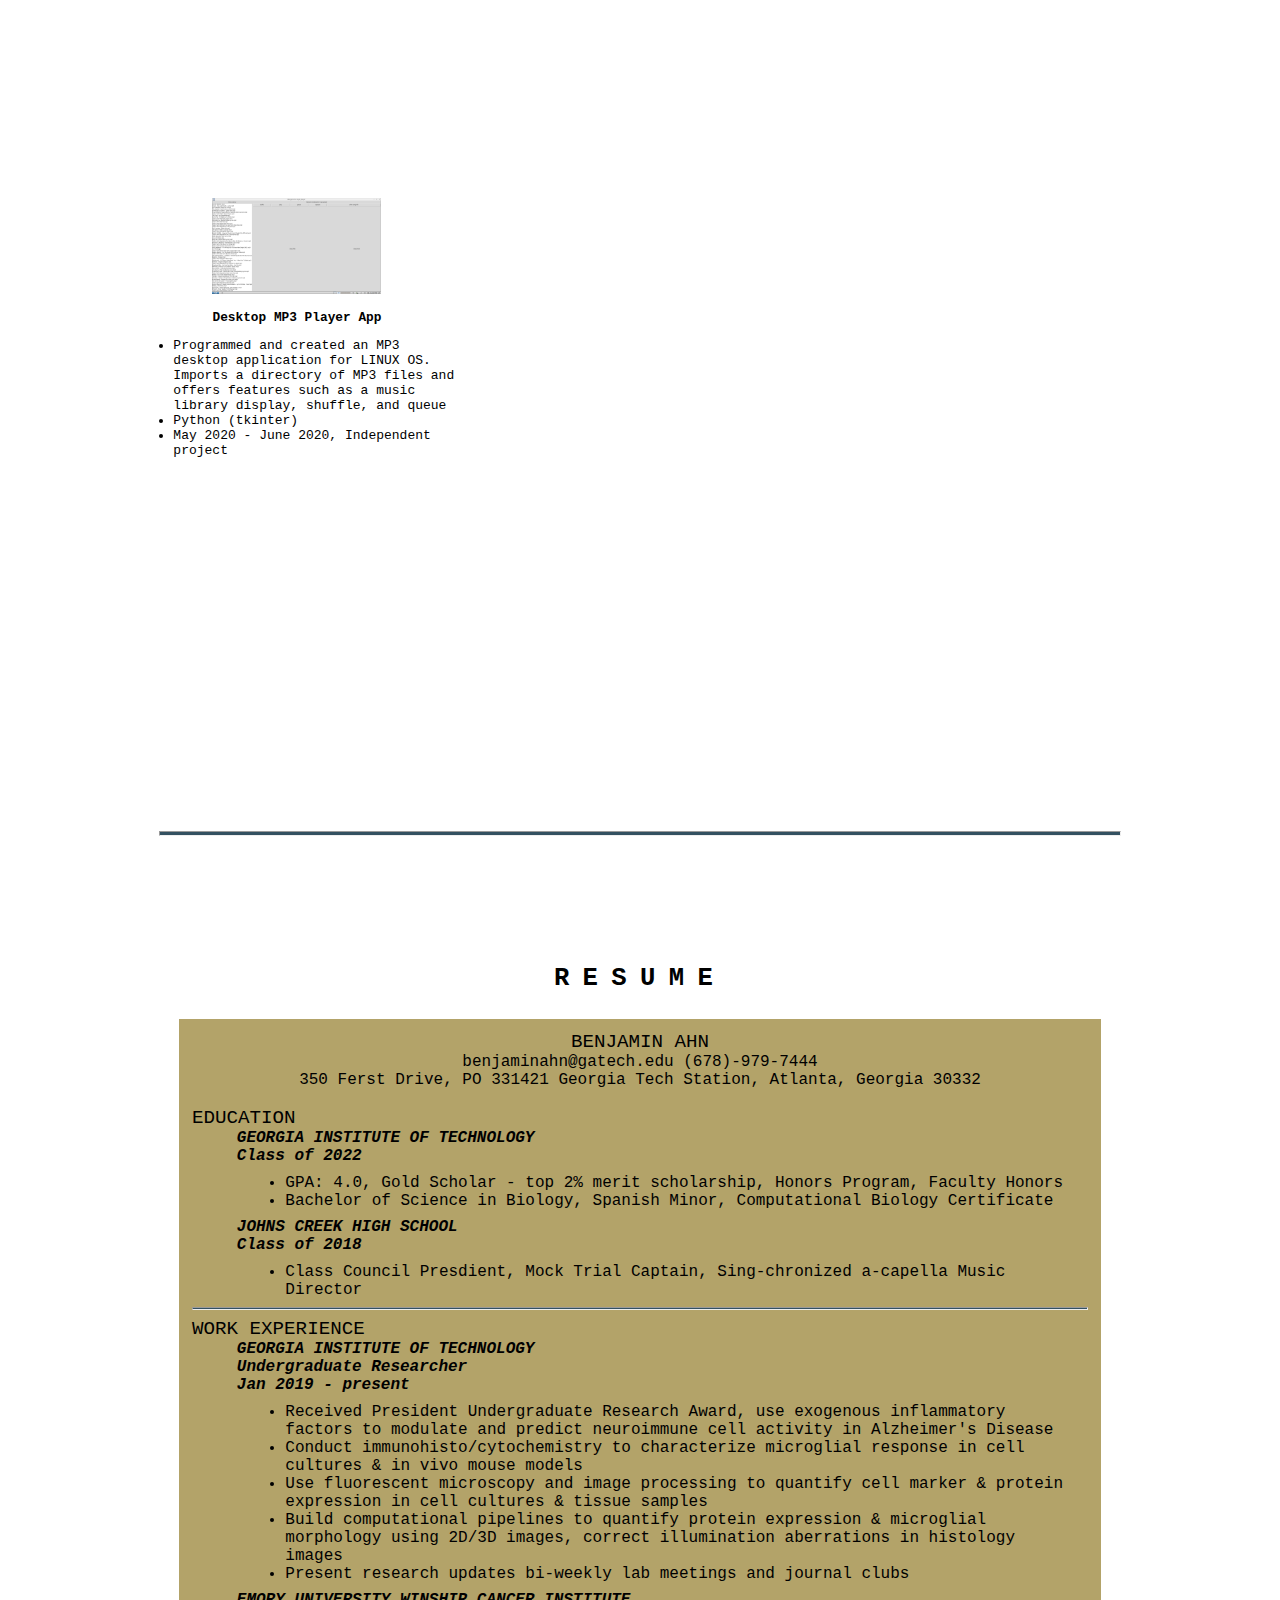
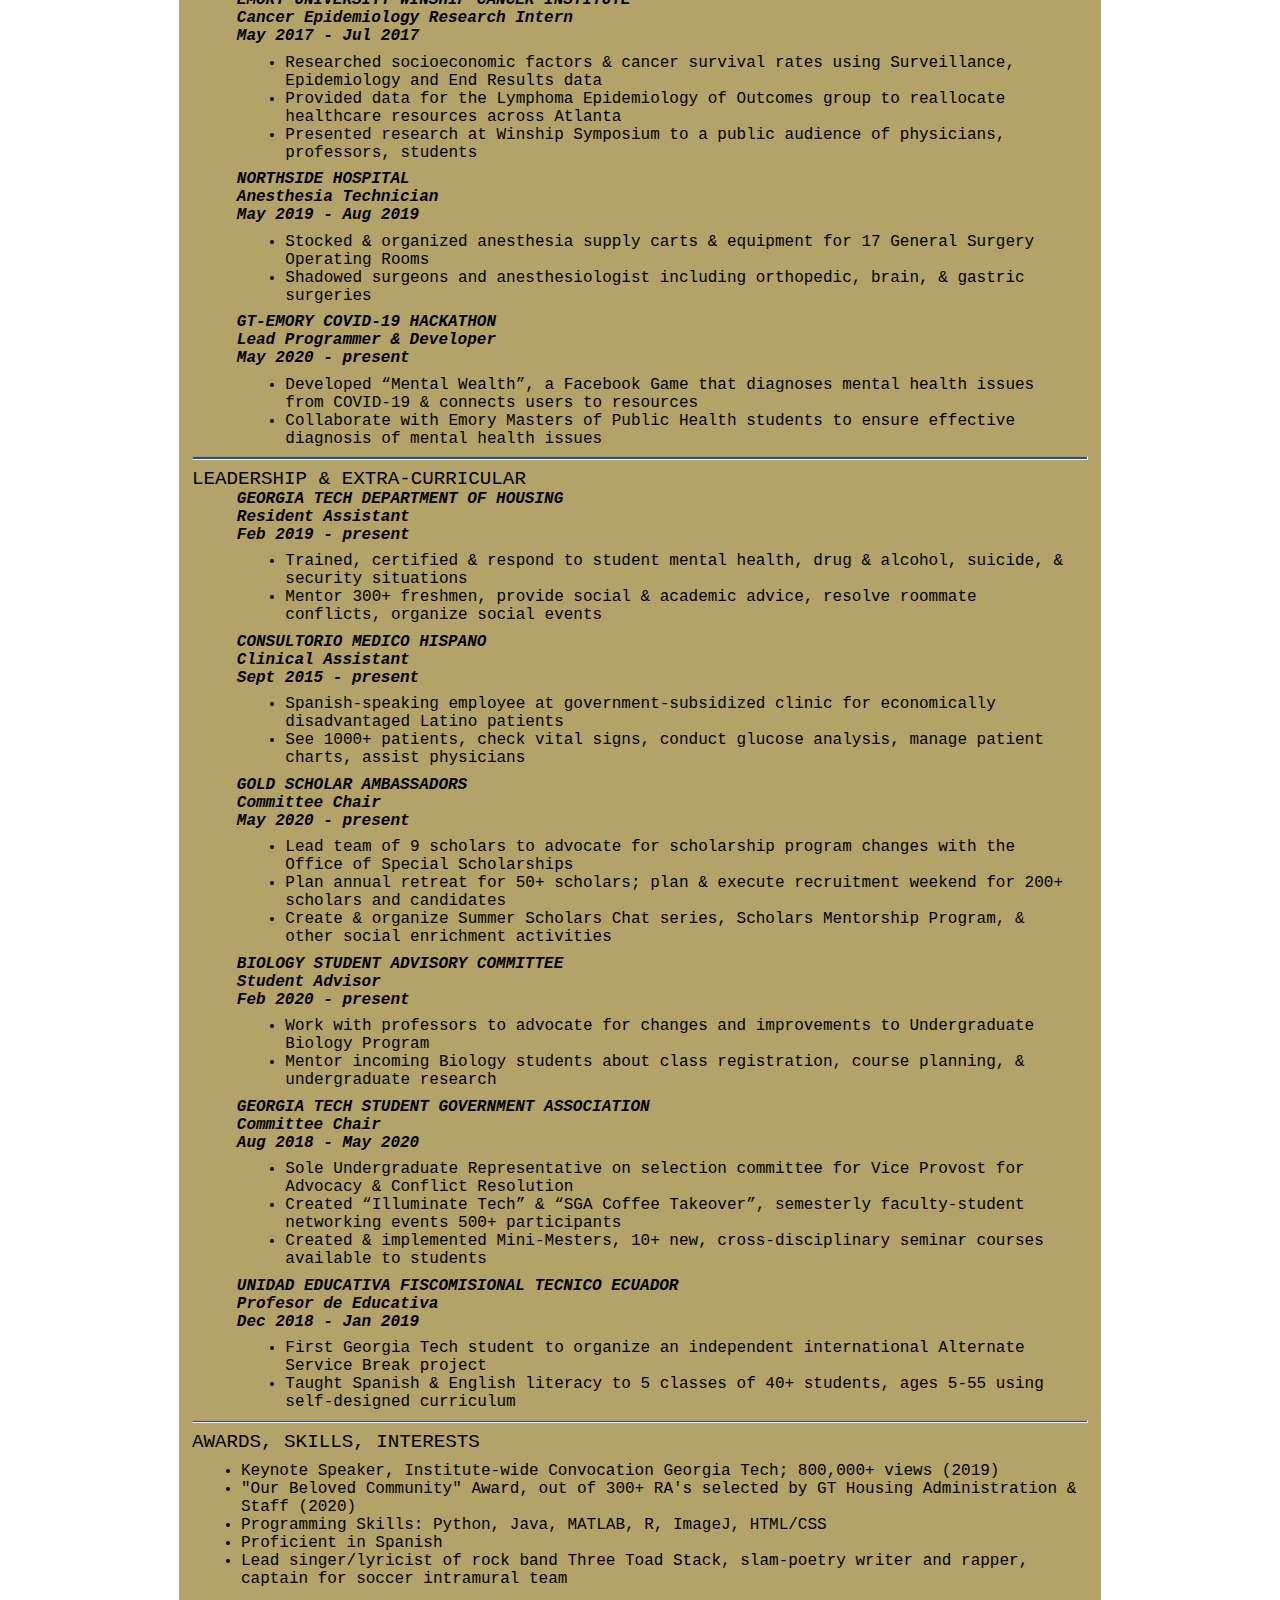
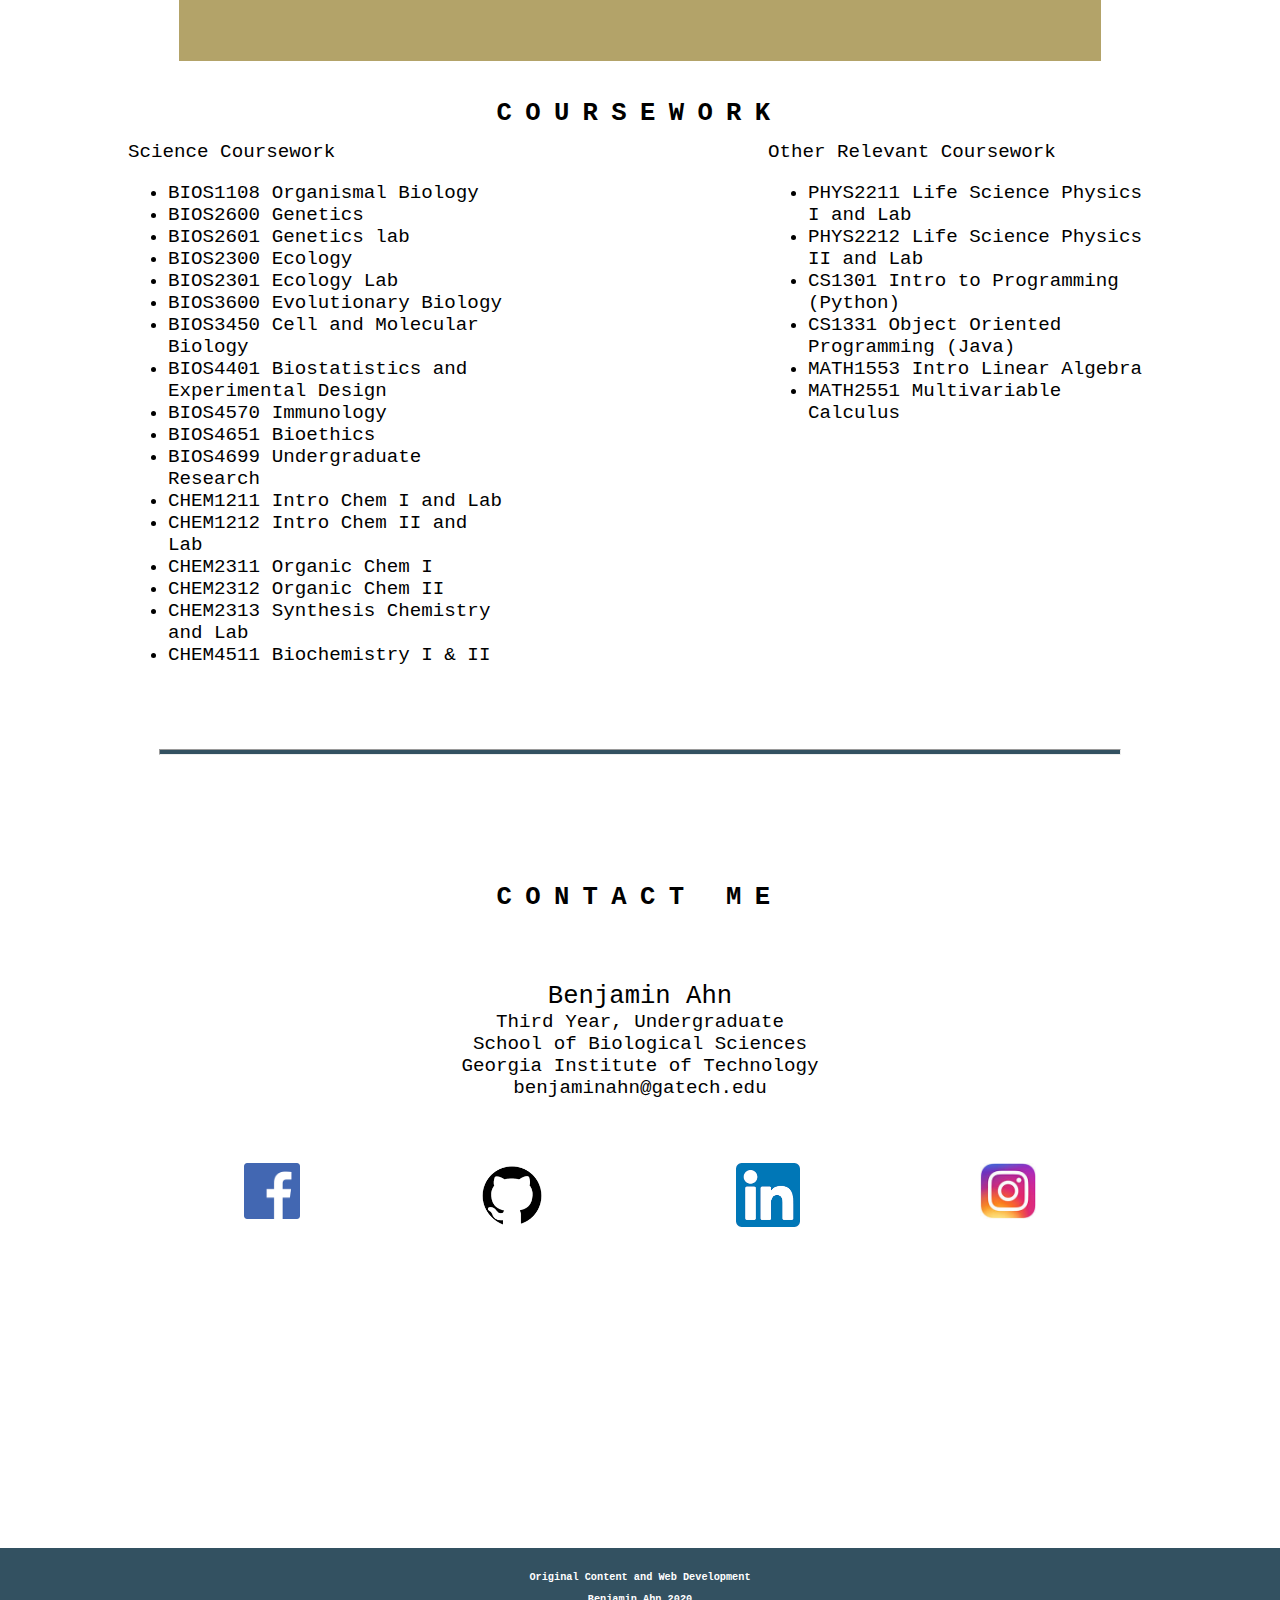
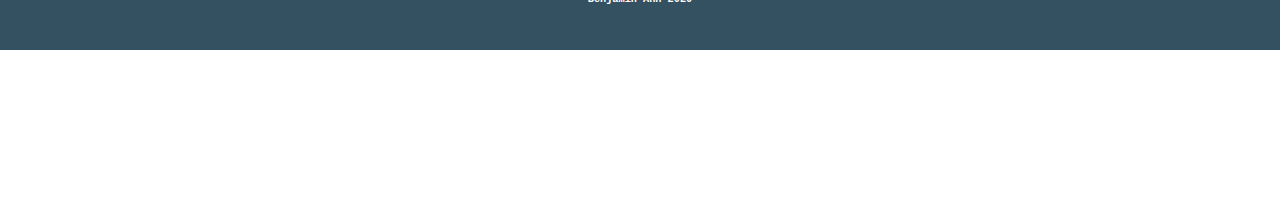
==== commit 23569737: "about section" ====
--- a/index.html
+++ b/index.html
@@ -70,7 +70,7 @@
                             <img id="aboutImage" src="./images/rsz_lab.jpg" alt="No Image Available">
                         </div>
                         <div id="aboutMeRight">
-                            <p id="quote">I've always been a scientist at heart</p>
+                            <p id="quote">"I've always been a scientist at heart!"</p>
                             <p id="quote2">
                                 I'm a third-year <b class="aboutSpecial">Biological
                                 Sciences</b> Major, concentrating in
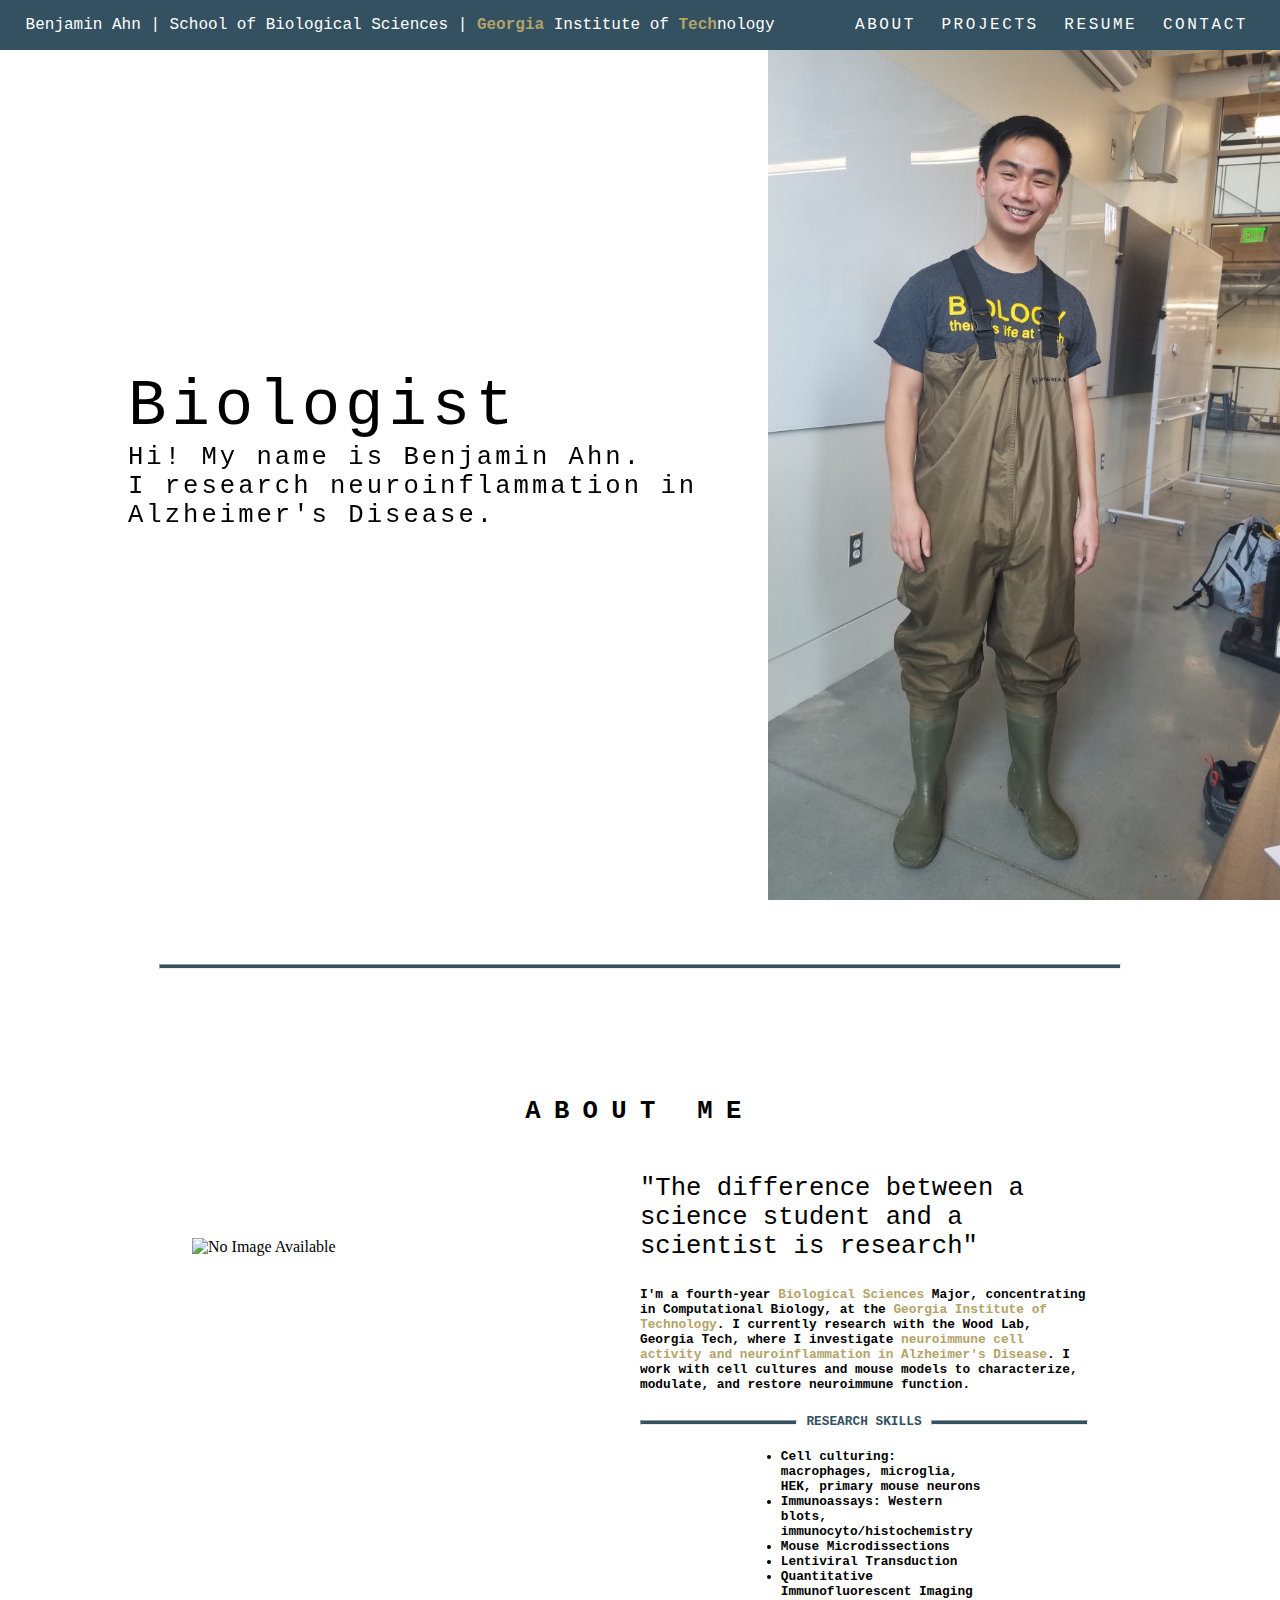
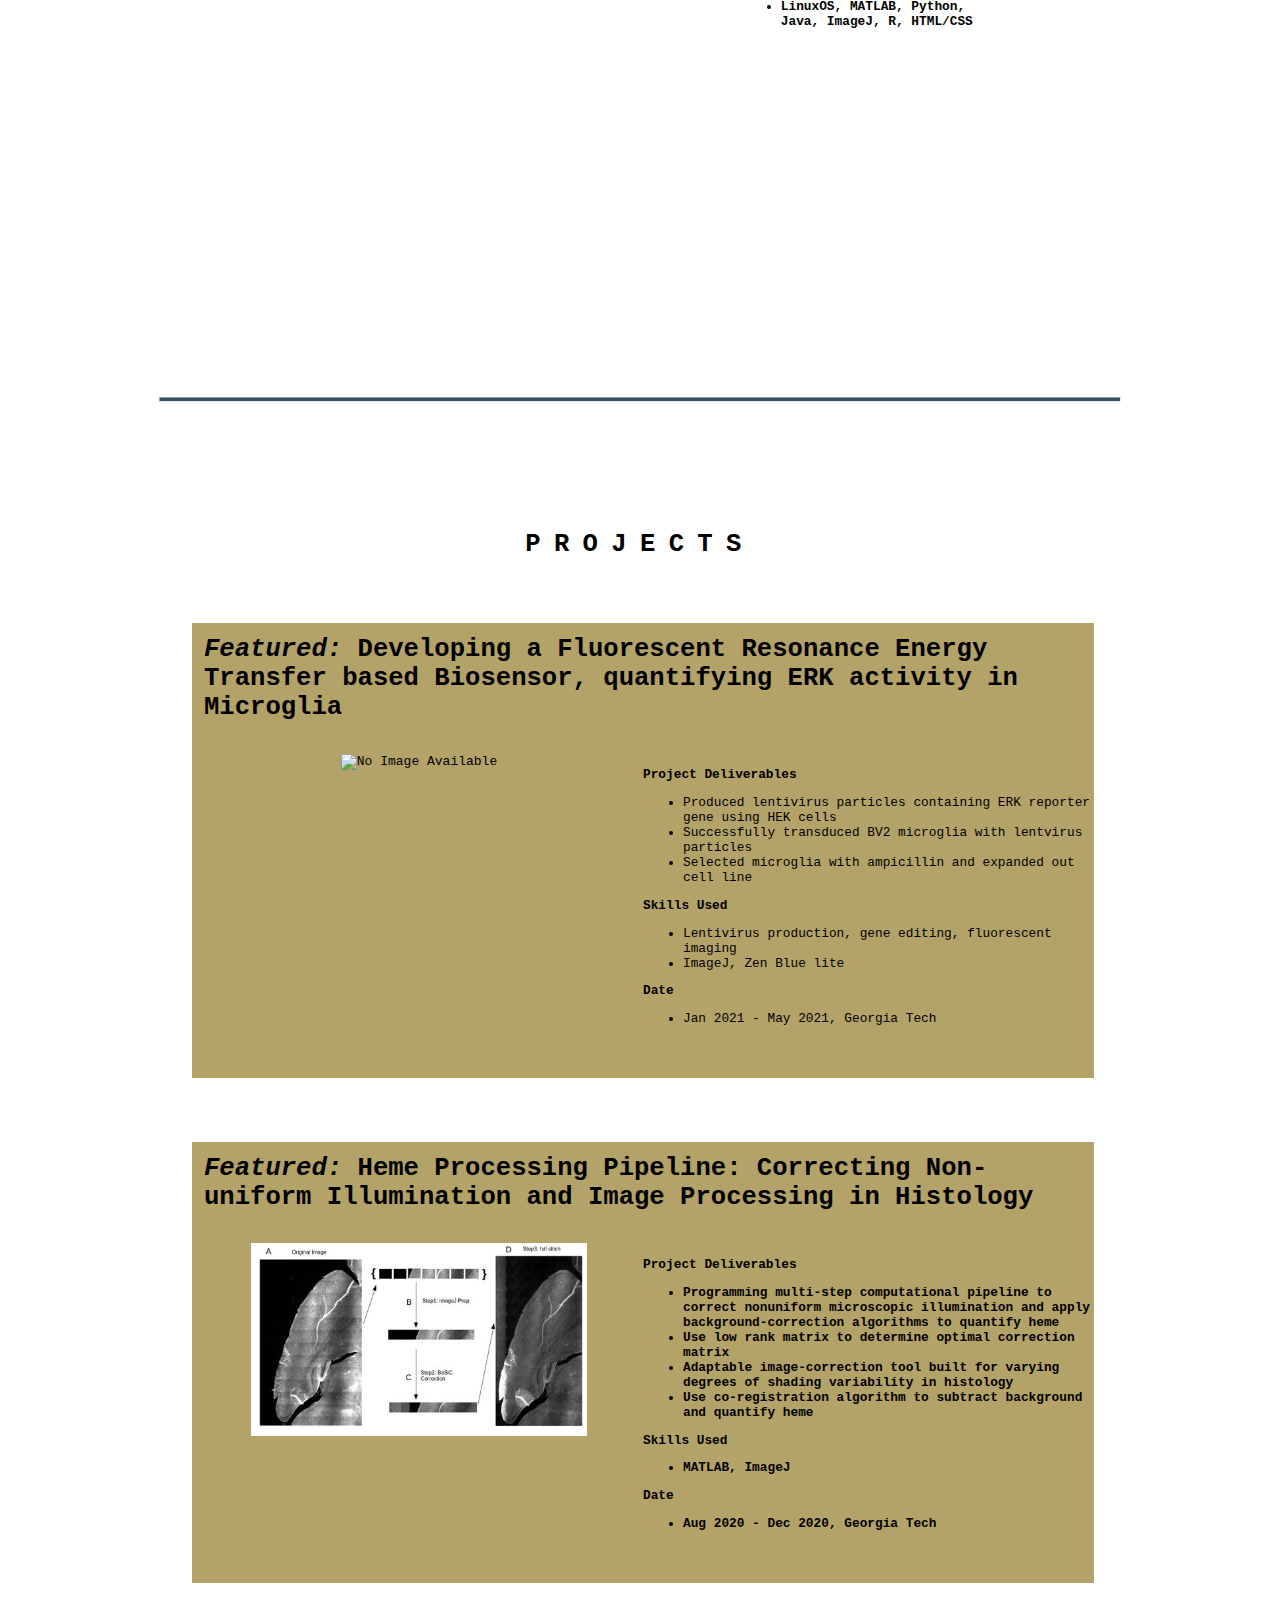
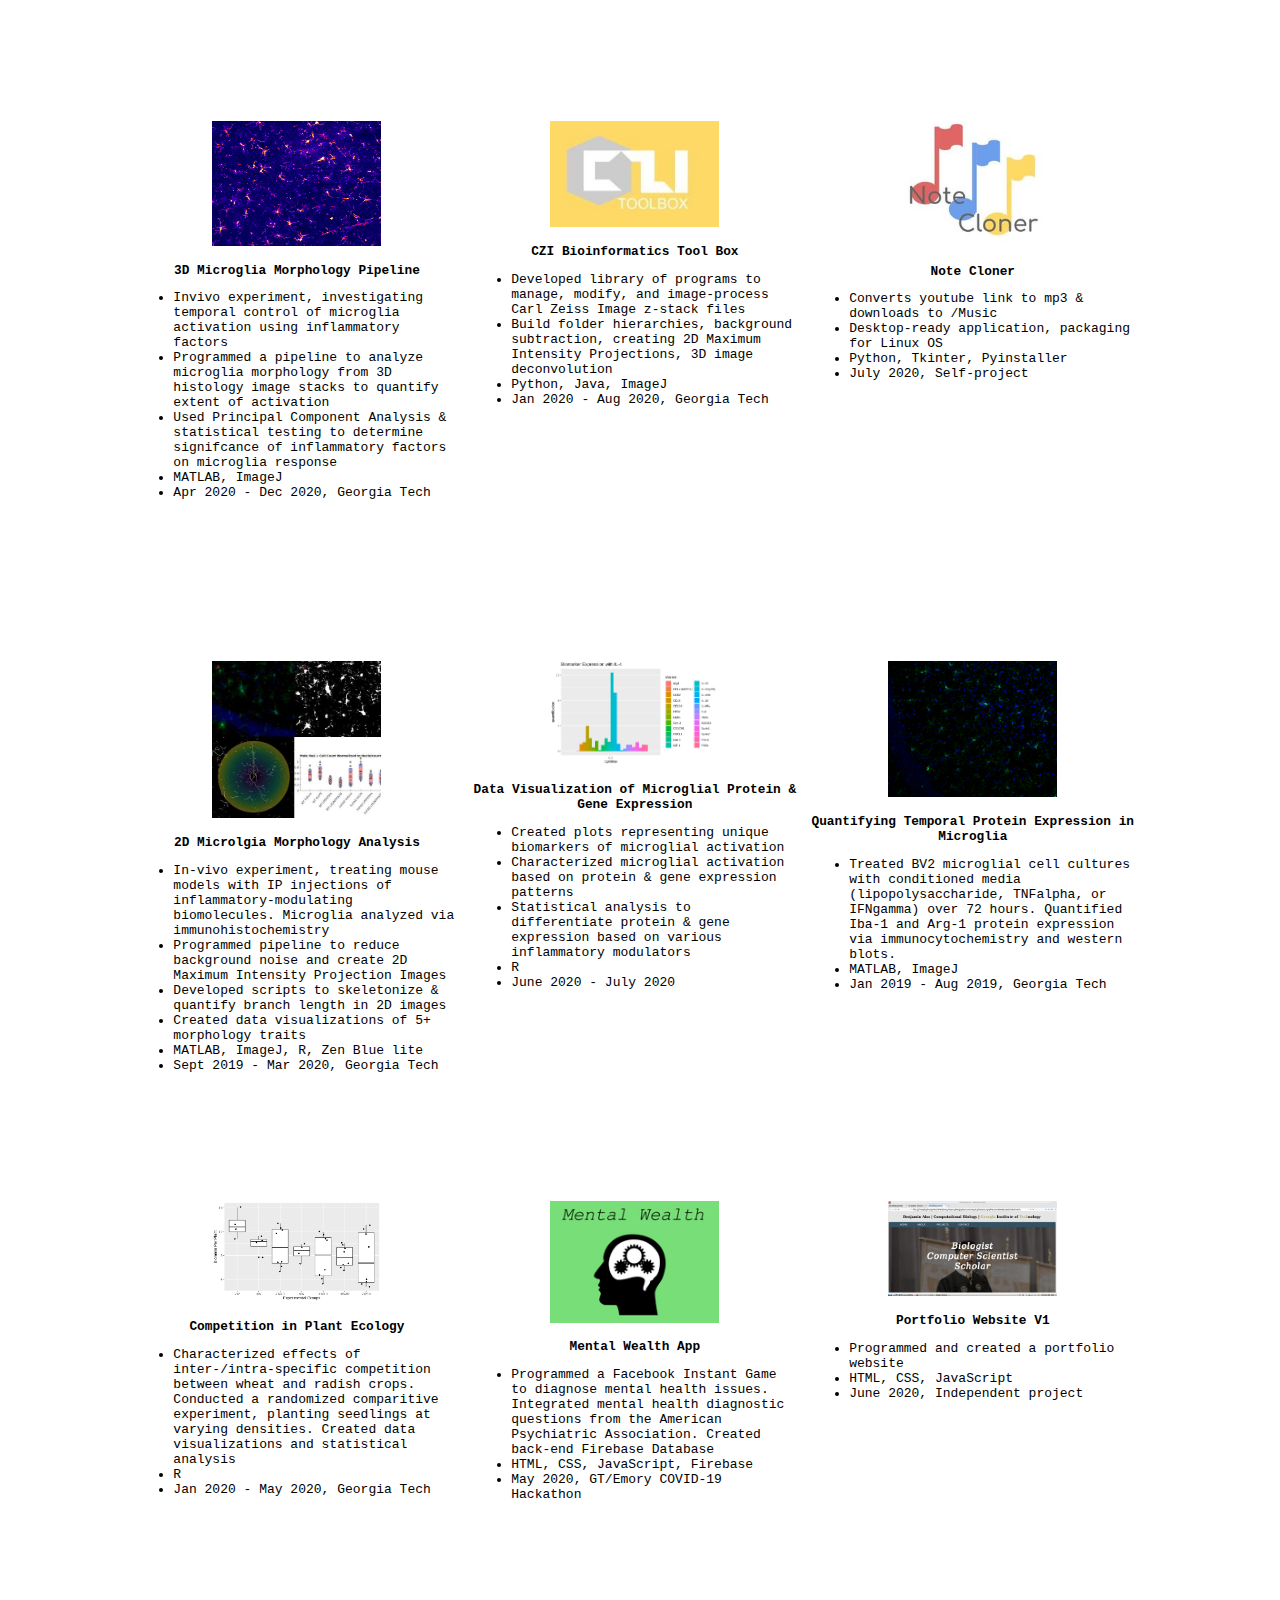
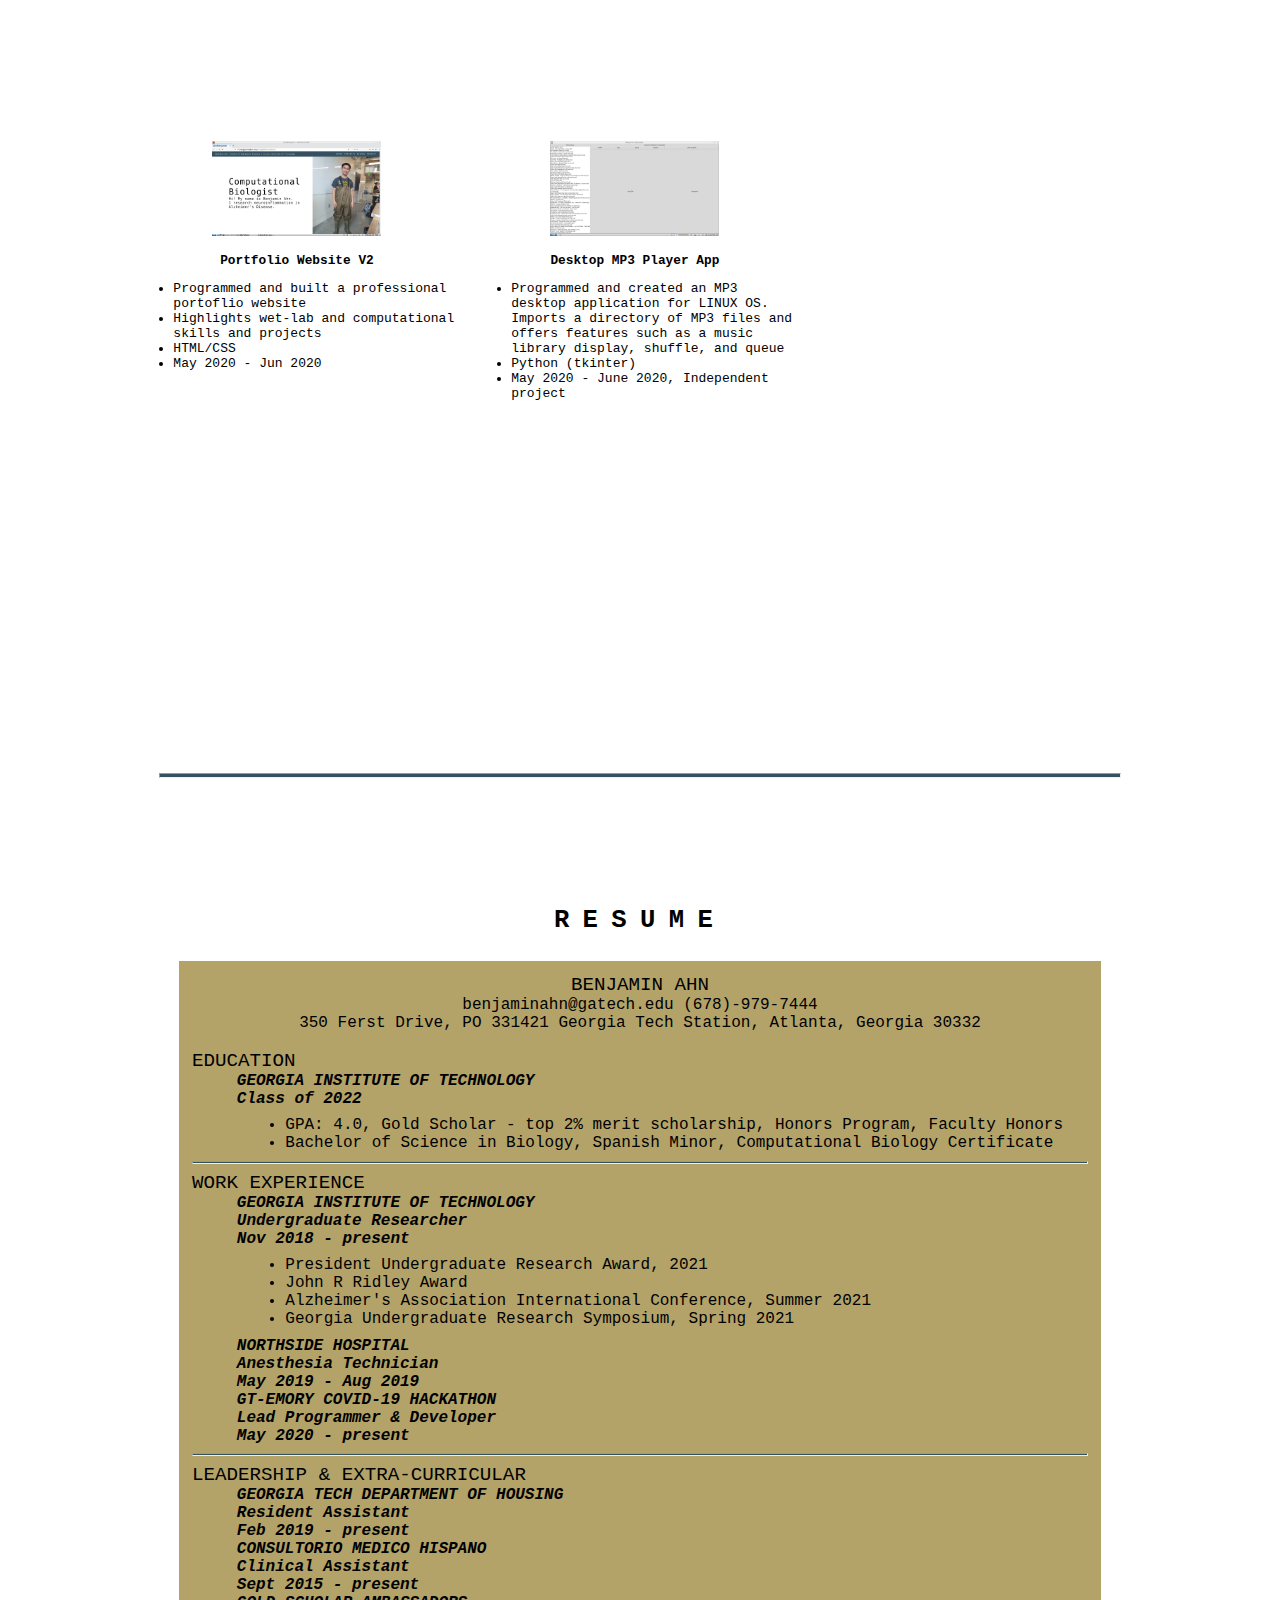
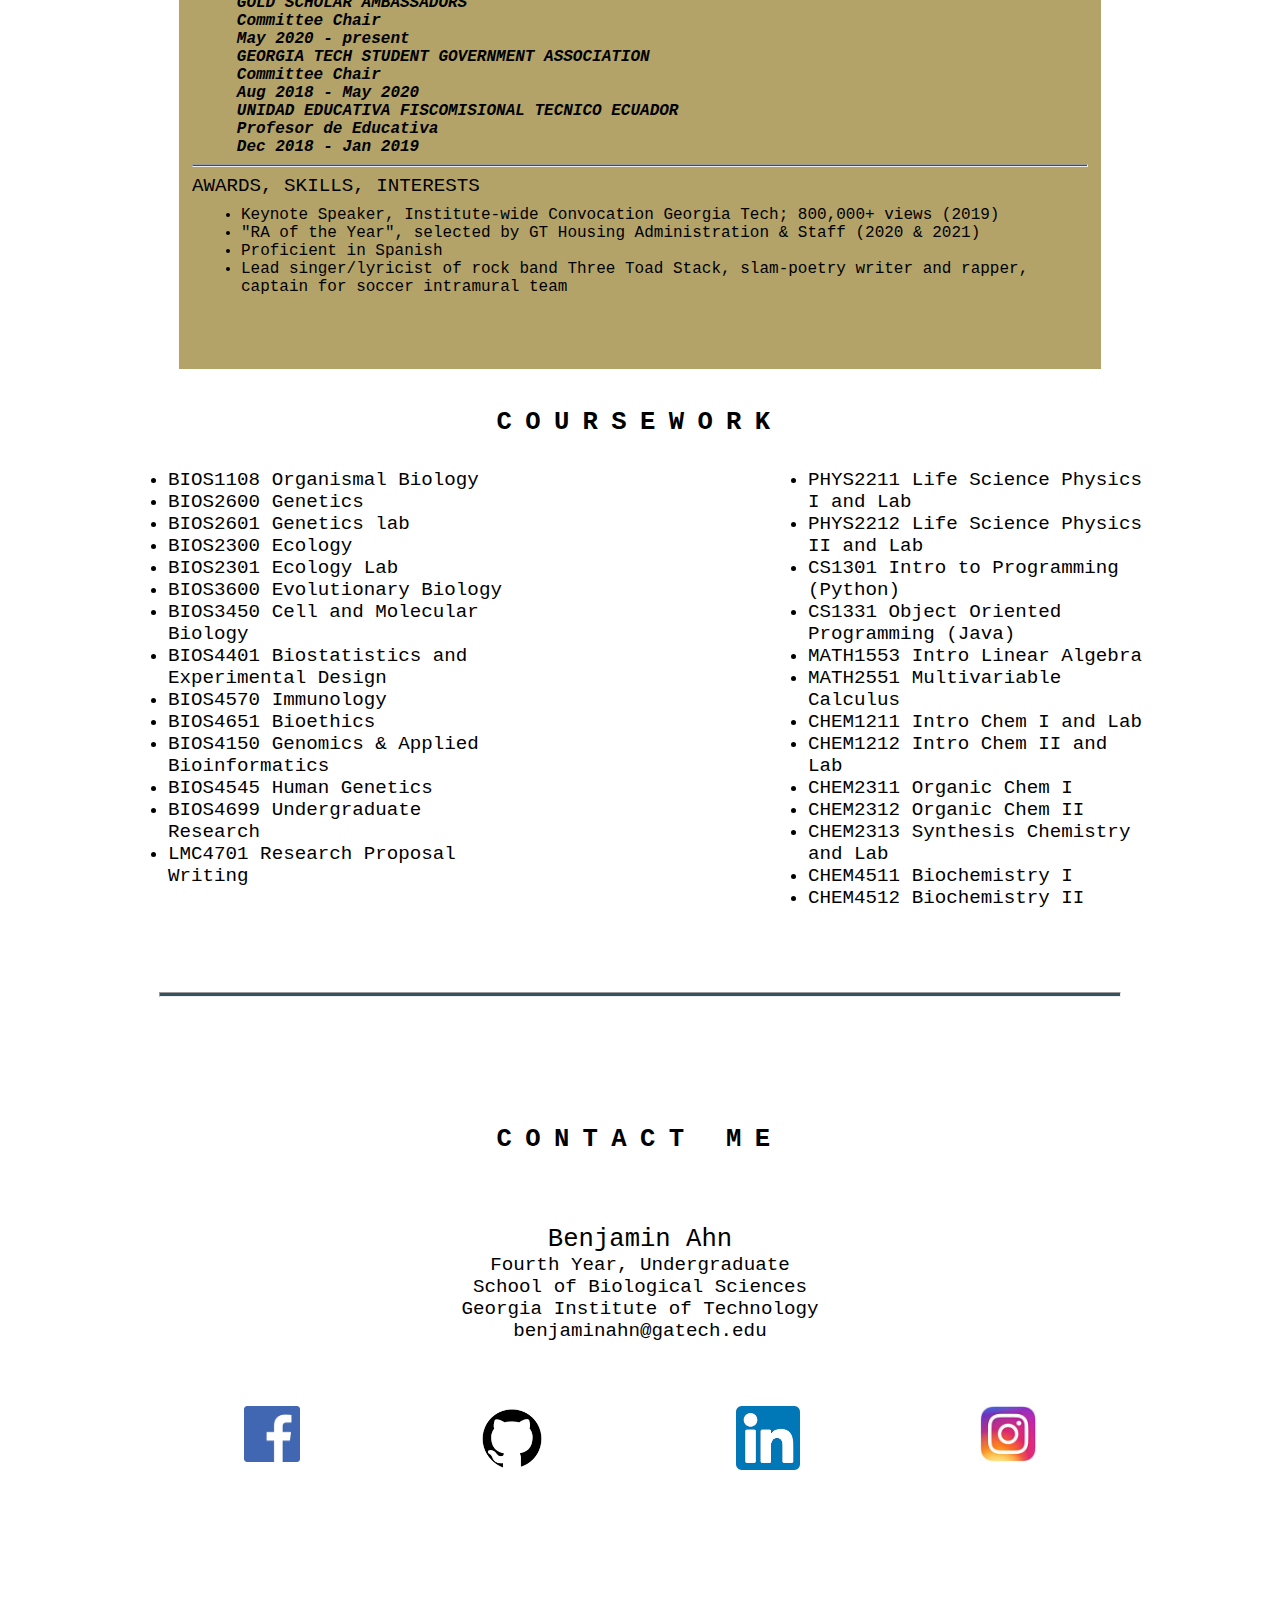
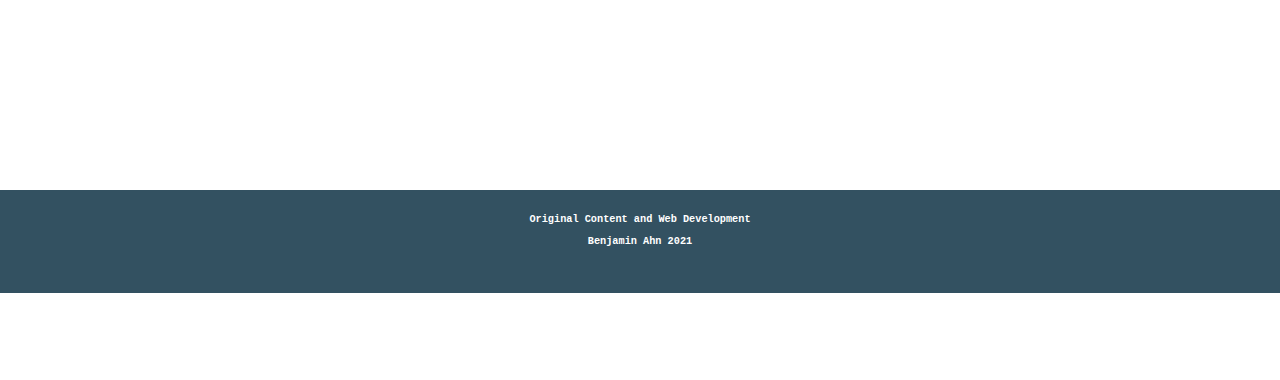
==== commit 6aeb7b2f: "after third year update" ====
--- a/index.html
+++ b/index.html
@@ -67,20 +67,20 @@
                 <div>
                     <div id="aboutMeTop">
                         <div id="aboutMeLeft">
-                            <img id="aboutImage" src="./images/rsz_lab.jpg" alt="No Image Available">
+                            <img id="aboutImage" src="./images/Lab_headshot_2020.jpg" alt="No Image Available">
                         </div>
                         <div id="aboutMeRight">
-                            <p id="quote">"I've always been a scientist at heart!"</p>
+                            <p id="quote">"The difference between a science student and a scientist is research"</p>
                             <p id="quote2">
-                                I'm a third-year <b class="aboutSpecial">Biological
+                                I'm a fourth-year <b class="aboutSpecial">Biological
                                 Sciences</b> Major, concentrating in
                                 Computational Biology, at the <b class="aboutSpecial">
                                 Georgia Institute of Technology</b>.
                                 I currently research with the Wood Lab, Georgia Tech, where
-                                I investigate the role of <b class="aboutSpecial">
-                                microglia and neuroinflammation in
+                                I investigate <b class="aboutSpecial">neuroimmune cell activity 
+                                and neuroinflammation in
                                 Alzheimer's Disease</b>. I work with cell cultures and mouse models
-                                to characterize, modulate, and restore microglial function.
+                                to characterize, modulate, and restore neuroimmune function.
                             </p>
                             <div id='researchTitle'>
                                 <div id="leftLine">
@@ -95,12 +95,12 @@
                             </div>
                             <div id="aboutTableRight">
                                 <ul>
-                                    <li>Cell culturing: macrophages, microglia, primary mouse neurons</li>
-                                    <li>Western blots, bicinchoninic acid assays, PCR</li>
+                                    <li>Cell culturing: macrophages, microglia, HEK, primary mouse neurons</li>
+                                    <li>Immunoassays: Western blots, immunocyto/histochemistry</li>
                                     <li>Mouse Microdissections</li>
-                                    <li>Immunocyto/Immunohistochemistry</li>
+                                    <li>Lentiviral Transduction</li>
                                     <li>Quantitative Immunofluorescent Imaging</li>
-                                    <li>LinuxOS, MATLAB, Python, Java, ImageJ, R, Bash, HTML/CSS</li>
+                                    <li>LinuxOS, MATLAB, Python, Java, ImageJ, R, HTML/CSS</li>
                                 </ul>
                             </div>
                         </div>
@@ -117,6 +117,42 @@
         	<div class='subheader' id = "projectsSubHeader">
         		Projects
         	</div>
+
+            <div class = 'featuredProject'>
+                    <div class = "featuredProjectTitle">
+                        <i>Featured: </i>Developing a Fluorescent Resonance Energy Transfer based Biosensor, quantifying ERK activity in Microglia
+                    </div>
+                    <div class = "featuredProjectLeft">
+                        <img class="featuredProjectImage" src="./images/HEKcells.png" alt="No Image Available">
+                    </div>
+                    <div class = "featuredProjectRight">
+                        <div class = "featuredProjectDescription">
+                            <div class = "featuredProjectSubtitle">
+                                Project Deliverables
+                            </div>
+                            <ul class = "featuredProjectMainDetails">
+                                <li>Produced lentivirus particles containing ERK reporter gene using HEK cells</li>
+                                <li>Successfully transduced BV2 microglia with lentvirus particles</li>
+                                <li>Selected microglia with ampicillin and expanded out cell line</li>
+                            </ul>
+                            <div class = "featuredProjectSubtitle">
+                                Skills Used
+                            </div>
+                            <ul class = "featuredProjectSkills">
+                                <li>Lentivirus production, gene editing, fluorescent imaging</li>
+                                <li>ImageJ, Zen Blue lite</li>
+                            </ul>
+                            <div class = "featuredProjectSubtitle">
+                                Date
+                            </div>
+                            <ul class = "featuredProjectDate">
+                                <li> Jan 2021 - May 2021, Georgia Tech</li>
+                            </ul>
+                        </div>
+                    </div>
+            </div>
+
+
         	<div class = 'featuredProject'>
         		<a class = "featuredProjectLink" href="Ahn_Benjamin_Heme_Processing_Pipeline.pdf" target="_blank">
 	        		<div class = "featuredProjectTitle">
@@ -155,64 +191,32 @@
 	        	</a>
         	</div>
 
-        	<div class = 'featuredProject'>
-        		<a class = "featuredProjectLink" href="https://github.com/bioben/3D_microglia_morphology.git" target="_blank">
-	        		<div class = "featuredProjectTitle">
-	        			<i>Featured: </i>3D Microlgia Morphology Analysis
-	        		</div>
-	        		<div class = "featuredProjectLeft">
-	        			<img class="featuredProjectImage" src="./images/rsz_zstack_example.png" alt="No Image Available">
-	        		</div>
-	        		<div class = "featuredProjectRight">
-	        			<div class = "featuredProjectDescription">
-	        				<div class = "featuredProjectSubtitle">
-		        				Experimental Design
-		        			</div>
-	        				     <ul class = "featuredProjectDetails">
-	                            <li>In-vivo experiment, treating mouse models with IP injections of inflammatory-modulating biomolecules </li>
-	                        	<li>Mice sacrificed, brains sectioned with cryostat</li>
-	                        	<li>Samples stained for Iba-1 via immunohistochemistry</li>
-	                        </ul>
-	                        <div class = "featuredProjectSubtitle">
-		                        Project Deliverables
-		                    </div>
-	                        <ul class = "featuredProjectMainDetails">
-	                            <li>Administered IP injections, used immunohistochemistry on 20+ mouse models</li>
-	                            <li>Developed ImageJ pipeline to process 3D histology images, reducing background noise and boosting signal</li>
-	                            <li>Programmed a pipeline to analyze image-processed 3D histology images to improve accuracy of the Microglia Morphology Quantification Toolbox</li>
-	                        </ul>
-	                        <div class = "featuredProjectSubtitle">
-		                        Skills Used
-		                    </div>
-	                        <ul class = "featuredProjectSkills">
-	                        	<li>Mouse IP injections, immunohistochemistry, fluorescent imaging</li>
-	                            <li>MATLAB, ImageJ, R, Zen Blue lite</li>
-	                        </ul>
-	                        <div class = "featuredProjectSubtitle">
-		                        Date
-		                    </div>
-	                        <ul class = "featuredProjectDate">
-	                            <li> Apr 2020 - Dec 2020, Georgia Tech</li>
-	                        </ul>
-	        			</div>
-	        		</div>
-	        	</a>
-        	</div>
-
             <div id="projectHolder">
                 <div id="gridProjects">
-                	<a href="https://github.com/bioben/CZI-toolbox.git" target="_blank">
-	                    <div class="project" id="projectCZItoolbox">
-	                            <img class="projectImage" src="./images/CZItoolbox.png" alt="No Image Available">
-	                            <p class="projectTitle">CZI Bioinformatics Tool Box</p>
+                    <div class="project" id="project3DMicroglia">
+                            <img class="projectImage" src="./images/rsz_zstack_example.png" alt="No Image Available">
+                            <p class="projectTitle">3D Microglia Morphology Pipeline</p>
+                            <ul class = "projectText">
+                                <li>Invivo experiment, investigating temporal control of microglia activation using inflammatory factors</li>
+	                            <li>Programmed a pipeline to analyze microglia morphology from 3D histology image stacks to quantify extent of activation</li>
+                                <li>Used Principal Component Analysis & statistical testing to determine signifcance of inflammatory factors on microglia response</li>
+                                <li>MATLAB, ImageJ</li>
+                                <li>Apr 2020 - Dec 2020, Georgia Tech</li>
+                            </ul>
+                    </div>
+
+                    <a href="https://github.com/bioben/CZI-toolbox.git" target="_blank">
+                        <div class="project" id="projectCZItoolbox">
+                                <img class="projectImage" src="./images/CZItoolbox.png" alt="No Image Available">
+                                <p class="projectTitle">CZI Bioinformatics Tool Box</p>
                                 <ul class = "projectText">
                                     <li>Developed library of programs to manage, modify, and image-process Carl Zeiss Image z-stack files</li>
-		                            <li>Build folder hierarchies,  background subtraction, creating 2D Maximum Intensity Projections, 3D image deconvolution</li>
+                                    <li>Build folder hierarchies,  background subtraction, creating 2D Maximum Intensity Projections, 3D image deconvolution</li>
                                     <li>Python, Java, ImageJ</li>
                                     <li>Jan 2020 - Aug 2020, Georgia Tech</li>
                                 </ul>
-	                    </div>
-	                </a>
+                        </div>
+                    </a>
 
                   <a href="https://github.com/bioben/note-cloner.git" target="_blank">
 	                    <div class="project" id="projectNoteCloner">
@@ -378,17 +382,6 @@
                             <li>Bachelor of Science in Biology, Spanish Minor, Computational Biology Certificate</li>
                         </ul>
                     </div>
-                    <div class="resumeItem">
-                        <div class="sectionSubheader">
-                            Johns Creek High School
-                        </div>
-                        <div class="sectionDate">
-                            Class of 2018
-                        </div>
-                        <ul class="sectionTable">
-                            <li>Class Council Presdient, Mock Trial Captain, Sing-chronized a-capella Music Director</li>
-                        </ul>
-                    </div>
                     <hr class="resumeLine">
                 </div>
                 <div class="resumeSection">
@@ -403,33 +396,14 @@
                             Undergraduate Researcher
                         </div>
                         <div class = "sectionDate">
-                            Jan 2019 - present
+                            Nov 2018 - present
                         </div>
                         <div class="sectionText">
                             <ul class="sectionTable">
-                                <li>Received President Undergraduate Research Award, use exogenous inflammatory factors to modulate and predict neuroimmune cell activity in Alzheimer's Disease</li>
-                                <li>Conduct immunohisto/cytochemistry to characterize microglial response in cell cultures & in vivo mouse models</li>
-                                <li>Use fluorescent microscopy and image processing to quantify cell marker & protein expression in cell cultures & tissue samples</li>
-                                <li>Build computational pipelines to quantify protein expression & microglial morphology using 2D/3D images, correct illumination aberrations in histology images</li>
-                                <li>Present research updates bi-weekly lab meetings and journal clubs</li>
-                            </ul>
-                        </div>
-                    </div>
-                    <div class="resumeItem">
-                        <div class="sectionSubheader">
-                            Emory University Winship Cancer Institute
-                        </div>
-                        <div class="sectionPosition">
-                            Cancer Epidemiology Research Intern
-                        </div>
-                        <div class="sectionDate">
-                            May 2017 - Jul 2017
-                        </div>
-                        <div class="sectionText">
-                            <ul class="sectionTable">
-                                <li>Researched socioeconomic factors & cancer survival rates using Surveillance, Epidemiology and End Results data</li>
-                                <li>Provided data for the Lymphoma Epidemiology of Outcomes group to reallocate healthcare resources across Atlanta</li>
-                                <li>Presented research at Winship Symposium to a public audience of physicians, professors, students</li>
+                                <li>President Undergraduate Research Award, 2021</li>
+                                <li>John R Ridley Award</li>
+                                <li>Alzheimer's Association International Conference, Summer 2021</li>
+                                <li>Georgia Undergraduate Research Symposium, Spring 2021</li>
                             </ul>
                         </div>
                     </div>
@@ -444,10 +418,6 @@
                             May 2019 - Aug 2019
                         </div>
                         <div class="sectionText">
-                            <ul class="sectionTable">
-                                <li>Stocked & organized anesthesia supply carts & equipment for 17 General Surgery Operating Rooms</li>
-                                <li>Shadowed surgeons and anesthesiologist including orthopedic, brain, & gastric surgeries</li>
-                            </ul>
                         </div>
                     </div>
 
@@ -462,10 +432,6 @@
                             May 2020 - present
                         </div>
                         <div class="sectionText">
-                            <ul class="sectionTable">
-                                <li>Developed “Mental Wealth”, a Facebook Game that diagnoses mental health issues from COVID-19 & connects users to resources</li>
-                                <li>Collaborate with Emory Masters of Public Health students to ensure effective diagnosis of mental health issues</li>
-                            </ul>
                         </div>
                     </div>
                     <hr class="resumeLine">
@@ -485,10 +451,6 @@
                             Feb 2019 - present
                         </div>
                         <div class="sectionText">
-                            <ul class="sectionTable">
-                                <li>Trained, certified & respond to student mental health, drug & alcohol, suicide, & security situations</li>
-                                <li>Mentor 300+ freshmen, provide social & academic advice, resolve roommate conflicts, organize social events</li>
-                            </ul>
                         </div>
                     </div>
 
@@ -503,10 +465,6 @@
                             Sept 2015 - present
                         </div>
                         <div class="sectionText">
-                            <ul class="sectionTable">
-                                <li>Spanish-speaking employee at government-subsidized clinic for economically disadvantaged Latino patients</li>
-                                <li>See 1000+ patients, check vital signs, conduct glucose analysis, manage patient charts, assist physicians</li>
-                            </ul>
                         </div>
                     </div>
 
@@ -521,29 +479,6 @@
                             May 2020 - present
                         </div>
                         <div class="sectionText">
-                            <ul class="sectionTable">
-                                <li>Lead team of 9 scholars to advocate for scholarship program changes with the Office of Special Scholarships</li>
-                                <li>Plan annual retreat for 50+ scholars; plan & execute recruitment weekend for 200+ scholars and candidates</li>
-                                <li>Create & organize Summer Scholars Chat series, Scholars Mentorship Program, & other social enrichment activities</li>
-                            </ul>
-                        </div>
-                    </div>
-
-                    <div class="resumeItem">
-                        <div class="sectionSubheader">
-                            Biology Student Advisory Committee
-                        </div>
-                        <div class="sectionPosition">
-                            Student Advisor
-                        </div>
-                        <div class = "sectionDate">
-                            Feb 2020 - present
-                        </div>
-                        <div class="sectionText">
-                            <ul class="sectionTable">
-                                <li>Work with professors to advocate for changes and improvements to Undergraduate Biology Program</li>
-                                <li>Mentor incoming Biology students about class registration, course planning, & undergraduate research</li>
-                            </ul>
                         </div>
                     </div>
 
@@ -558,11 +493,7 @@
                             Aug 2018 - May 2020
                         </div>
                         <div class="sectionText">
-                            <ul class="sectionTable">
-                                <li>Sole Undergraduate Representative on selection committee for Vice Provost for Advocacy & Conflict Resolution</li>
-                                <li>Created “Illuminate Tech” & “SGA Coffee Takeover”, semesterly faculty-student networking events 500+ participants</li>
-                                <li>Created & implemented Mini-Mesters, 10+ new, cross-disciplinary seminar courses available to students</li>
-                            </ul>
+                        
                         </div>
                     </div>
 
@@ -577,10 +508,7 @@
                             Dec 2018 - Jan 2019
                         </div>
                         <div class="sectionText">
-                            <ul class="sectionTable">
-                                <li>First Georgia Tech student to organize an independent international Alternate Service Break project</li>
-                                <li>Taught Spanish & English literacy to 5 classes of 40+ students, ages 5-55 using self-designed curriculum</li>
-                            </ul>
+                        
                         </div>
                     </div>
                 </div>
@@ -593,8 +521,7 @@
                     <div class="sectionText">
                         <ul class="sectionTable">
                             <li>Keynote Speaker, Institute-wide Convocation Georgia Tech; 800,000+ views (2019)</li>
-                            <li>"Our Beloved Community" Award, out of 300+ RA's selected by GT Housing Administration & Staff (2020)</li>
-                            <li>Programming Skills: Python, Java, MATLAB, R, ImageJ, HTML/CSS</li>
+                            <li>"RA of the Year", selected by GT Housing Administration & Staff (2020 & 2021)</li>
                             <li>Proficient in Spanish</li>
                             <li>Lead singer/lyricist of rock band Three Toad Stack, slam-poetry writer and rapper, captain for soccer intramural team</li>
                         </ul>
@@ -610,7 +537,7 @@
             </div>
 
             <div id = "otherCourses">
-                Other Relevant Coursework
+                
                 <ul class = "classes">
                     <li>PHYS2211 Life Science Physics I and Lab</li>
                     <li>PHYS2212 Life Science Physics II and Lab</li>
@@ -618,10 +545,16 @@
                     <li>CS1331 Object Oriented Programming (Java)</li>
                     <li>MATH1553 Intro Linear Algebra</li>
                     <li>MATH2551 Multivariable Calculus</li>
+                    <li>CHEM1211 Intro Chem I and Lab</li>
+                    <li>CHEM1212 Intro Chem II and Lab</li>
+                    <li>CHEM2311 Organic Chem I</li>
+                    <li>CHEM2312 Organic Chem II</li>
+                    <li>CHEM2313 Synthesis Chemistry and Lab</li>
+                    <li>CHEM4511 Biochemistry I</li>
+                    <li>CHEM4512 Biochemistry II</li>
                 </ul>
             </div>
             <div  id = "lifeSciences">
-                Science Coursework
                 <ul class = "classes">
                     <li>BIOS1108 Organismal Biology</li>
                     <li>BIOS2600 Genetics</li>
@@ -633,13 +566,10 @@
                     <li>BIOS4401 Biostatistics and Experimental Design</li>
                     <li>BIOS4570 Immunology</li>
                     <li>BIOS4651 Bioethics</li>
+                    <li>BIOS4150 Genomics & Applied Bioinformatics</li>
+                    <li>BIOS4545 Human Genetics</li>
                     <li>BIOS4699 Undergraduate Research</li>
-                    <li>CHEM1211 Intro Chem I and Lab</li>
-                    <li>CHEM1212 Intro Chem II and Lab</li>
-                    <li>CHEM2311 Organic Chem I</li>
-                    <li>CHEM2312 Organic Chem II</li>
-                    <li>CHEM2313 Synthesis Chemistry and Lab</li>
-                    <li>CHEM4511 Biochemistry I & II</li>
+                    <li>LMC4701 Research Proposal Writing</li>
                 </ul>
             </div>
         </section>
@@ -654,7 +584,7 @@
             </div>
             <div id="contactContent">
                 <p id="name">Benjamin Ahn</p>
-                <p class="cc">Third Year, Undergraduate</p>
+                <p class="cc">Fourth Year, Undergraduate</p>
                 <p class="cc">School of Biological Sciences</p>
                 <p class="cc">Georgia Institute of Technology</p>
                 <p class="cc">benjaminahn@gatech.edu</p>
@@ -684,7 +614,7 @@
         </section>
         <section id="footer">
             <p class="footerText" id="footerline1">Original Content and Web Development</p>
-            <p class="footerText" id="footerline2">Benjamin Ahn 2020</p>
+            <p class="footerText" id="footerline2">Benjamin Ahn 2021</p>
         </section>
 
         <script src = "menu_mobile.js"></script>
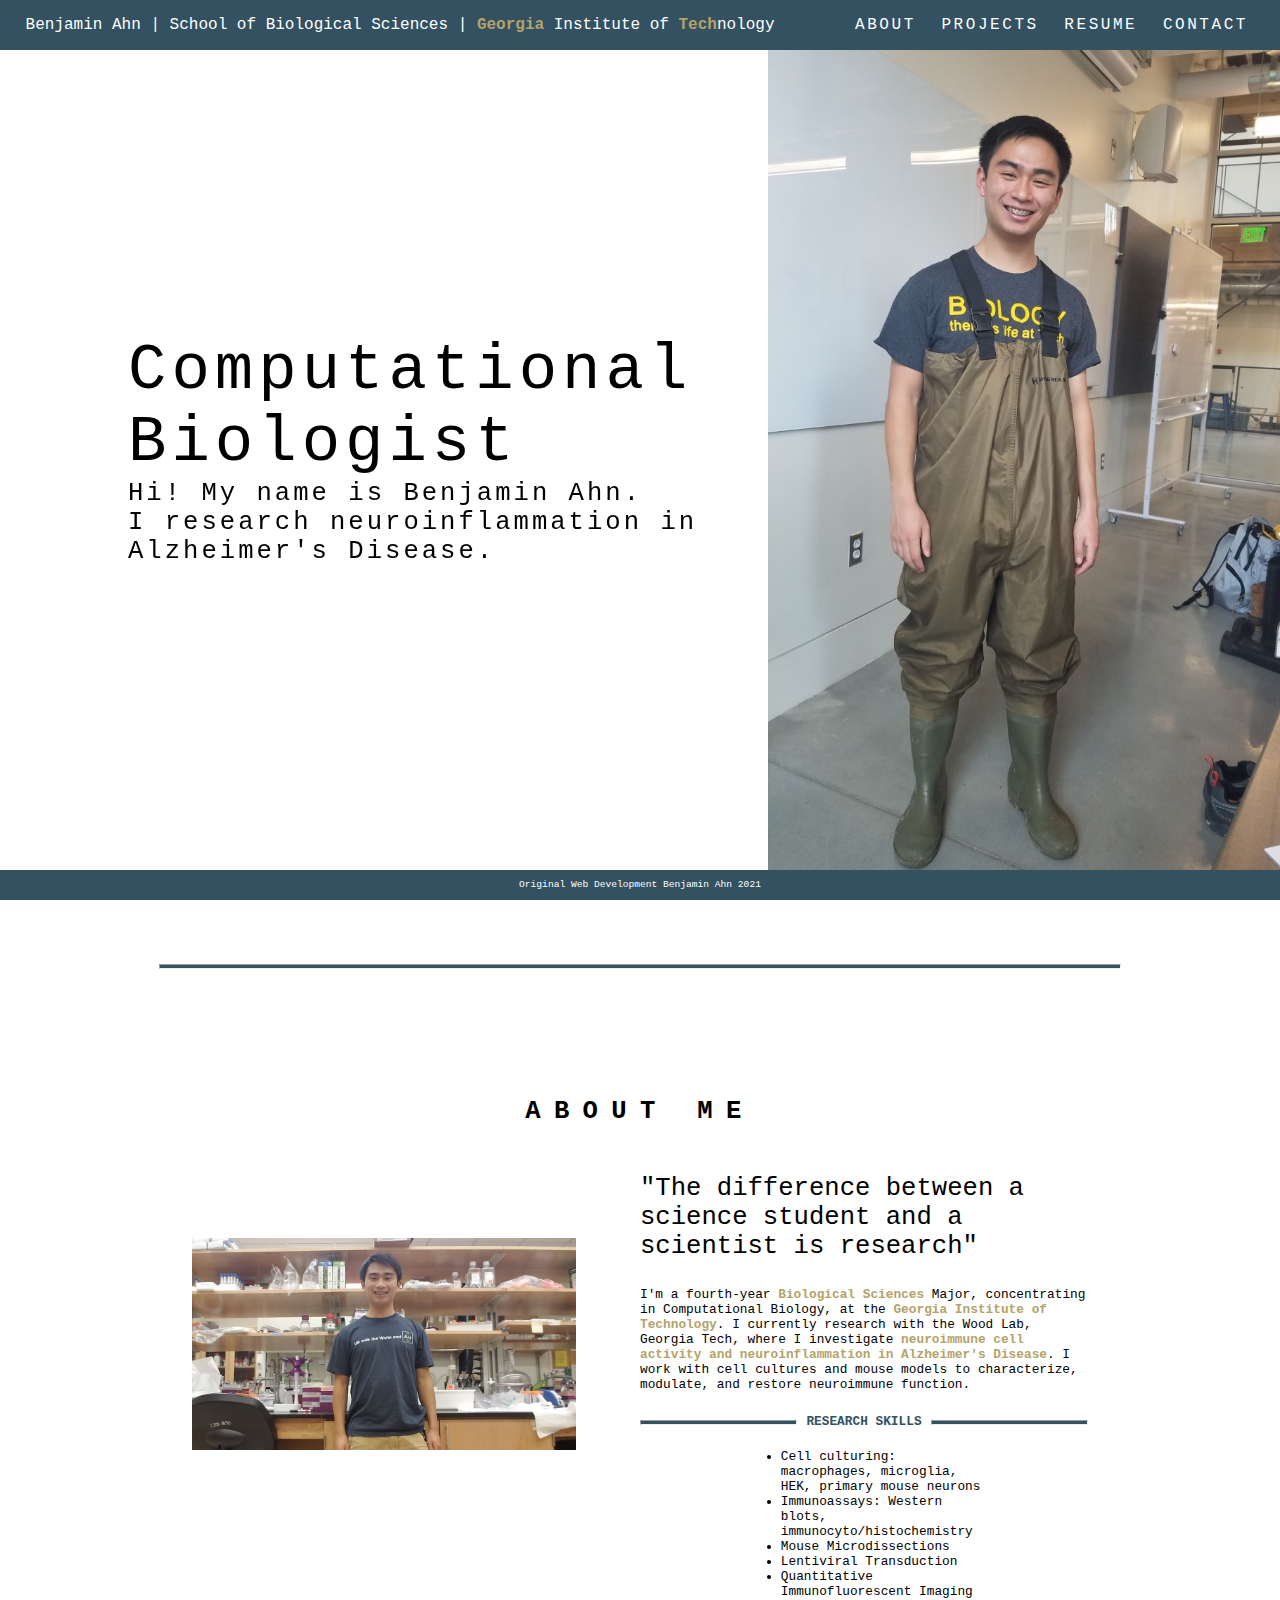
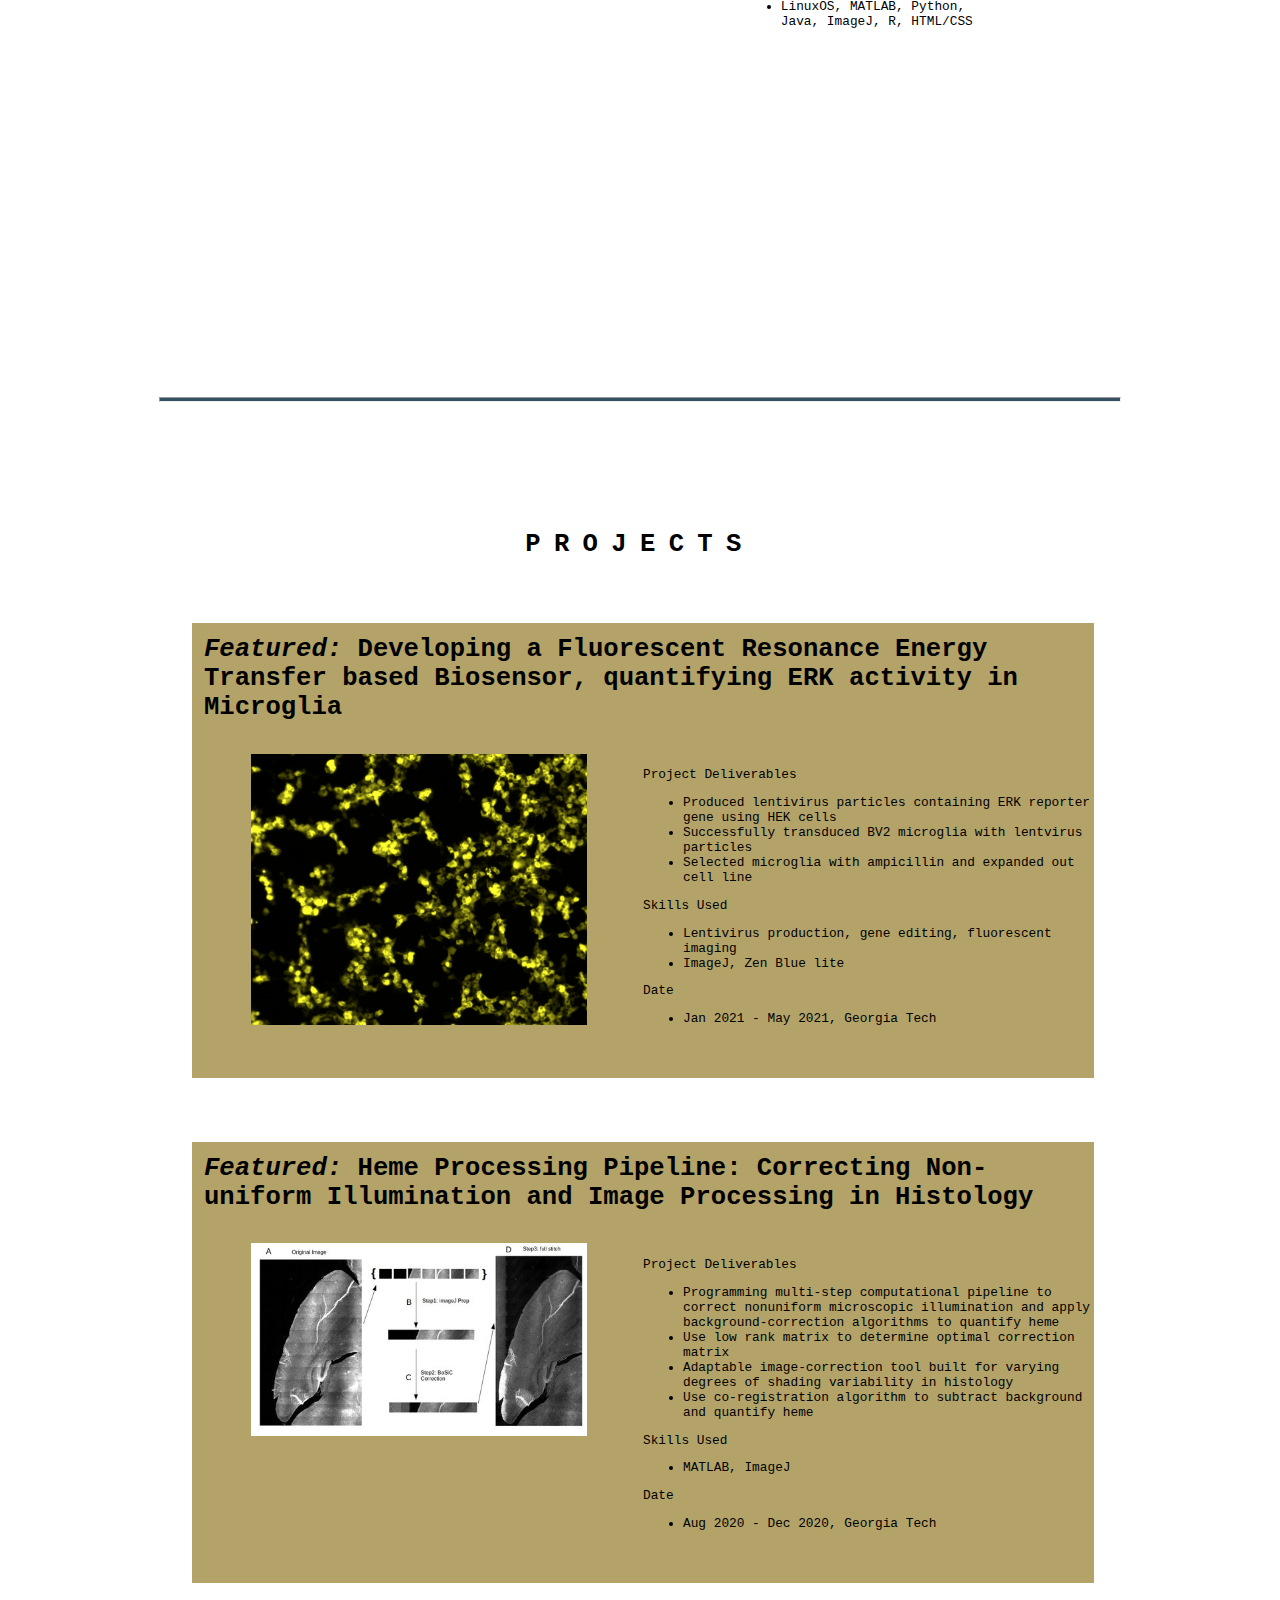
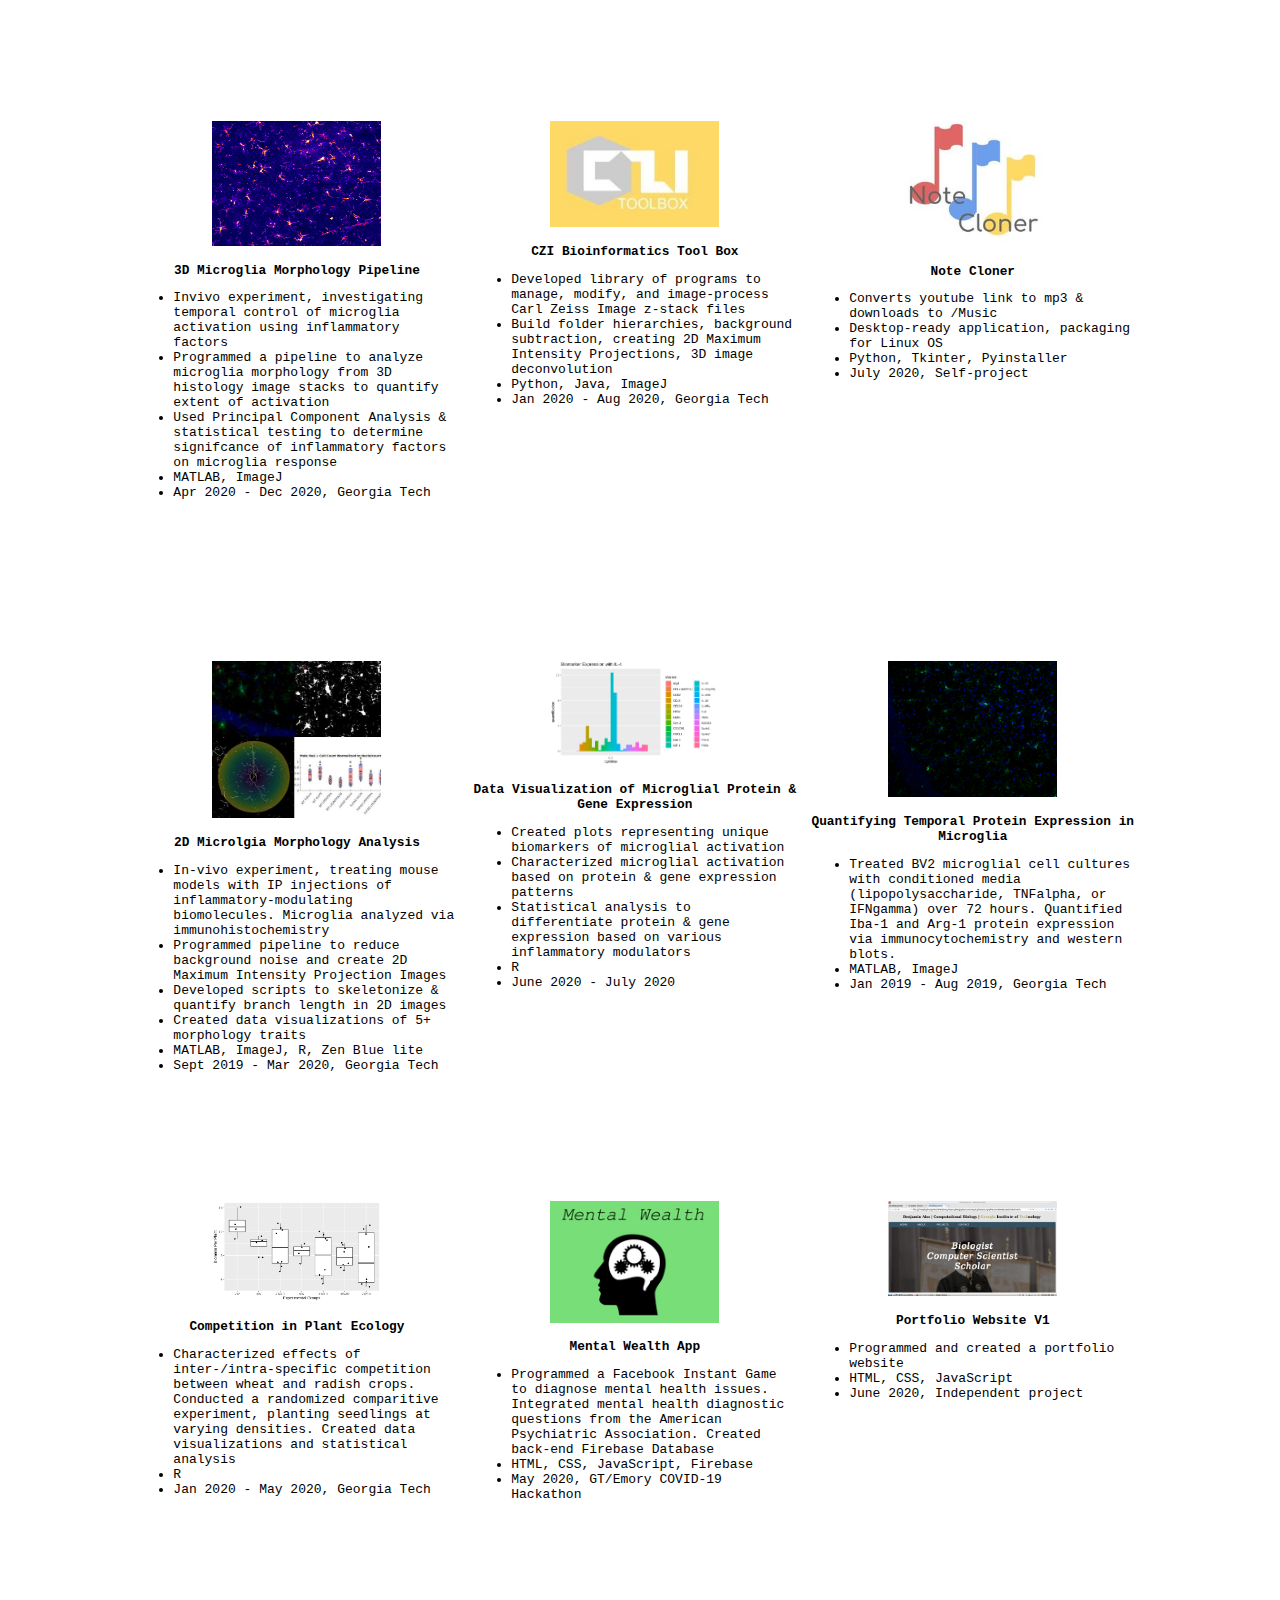
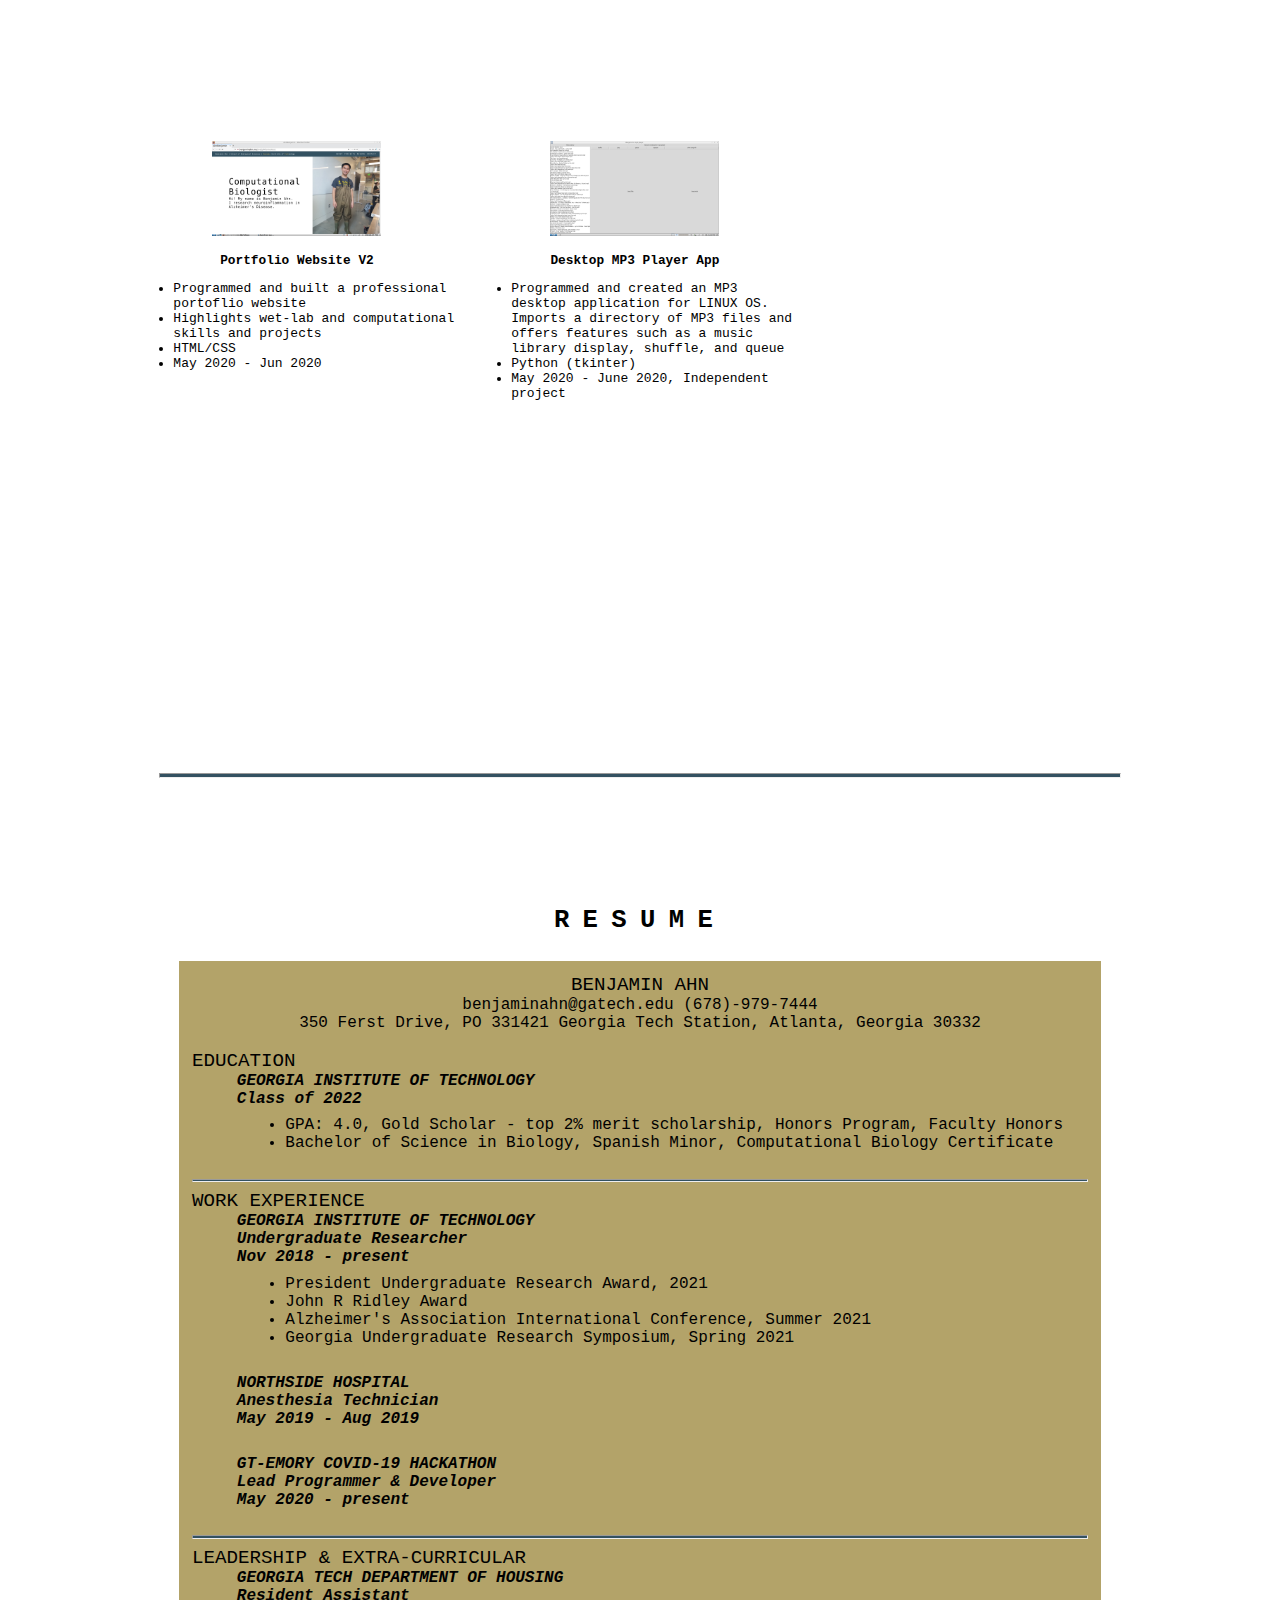
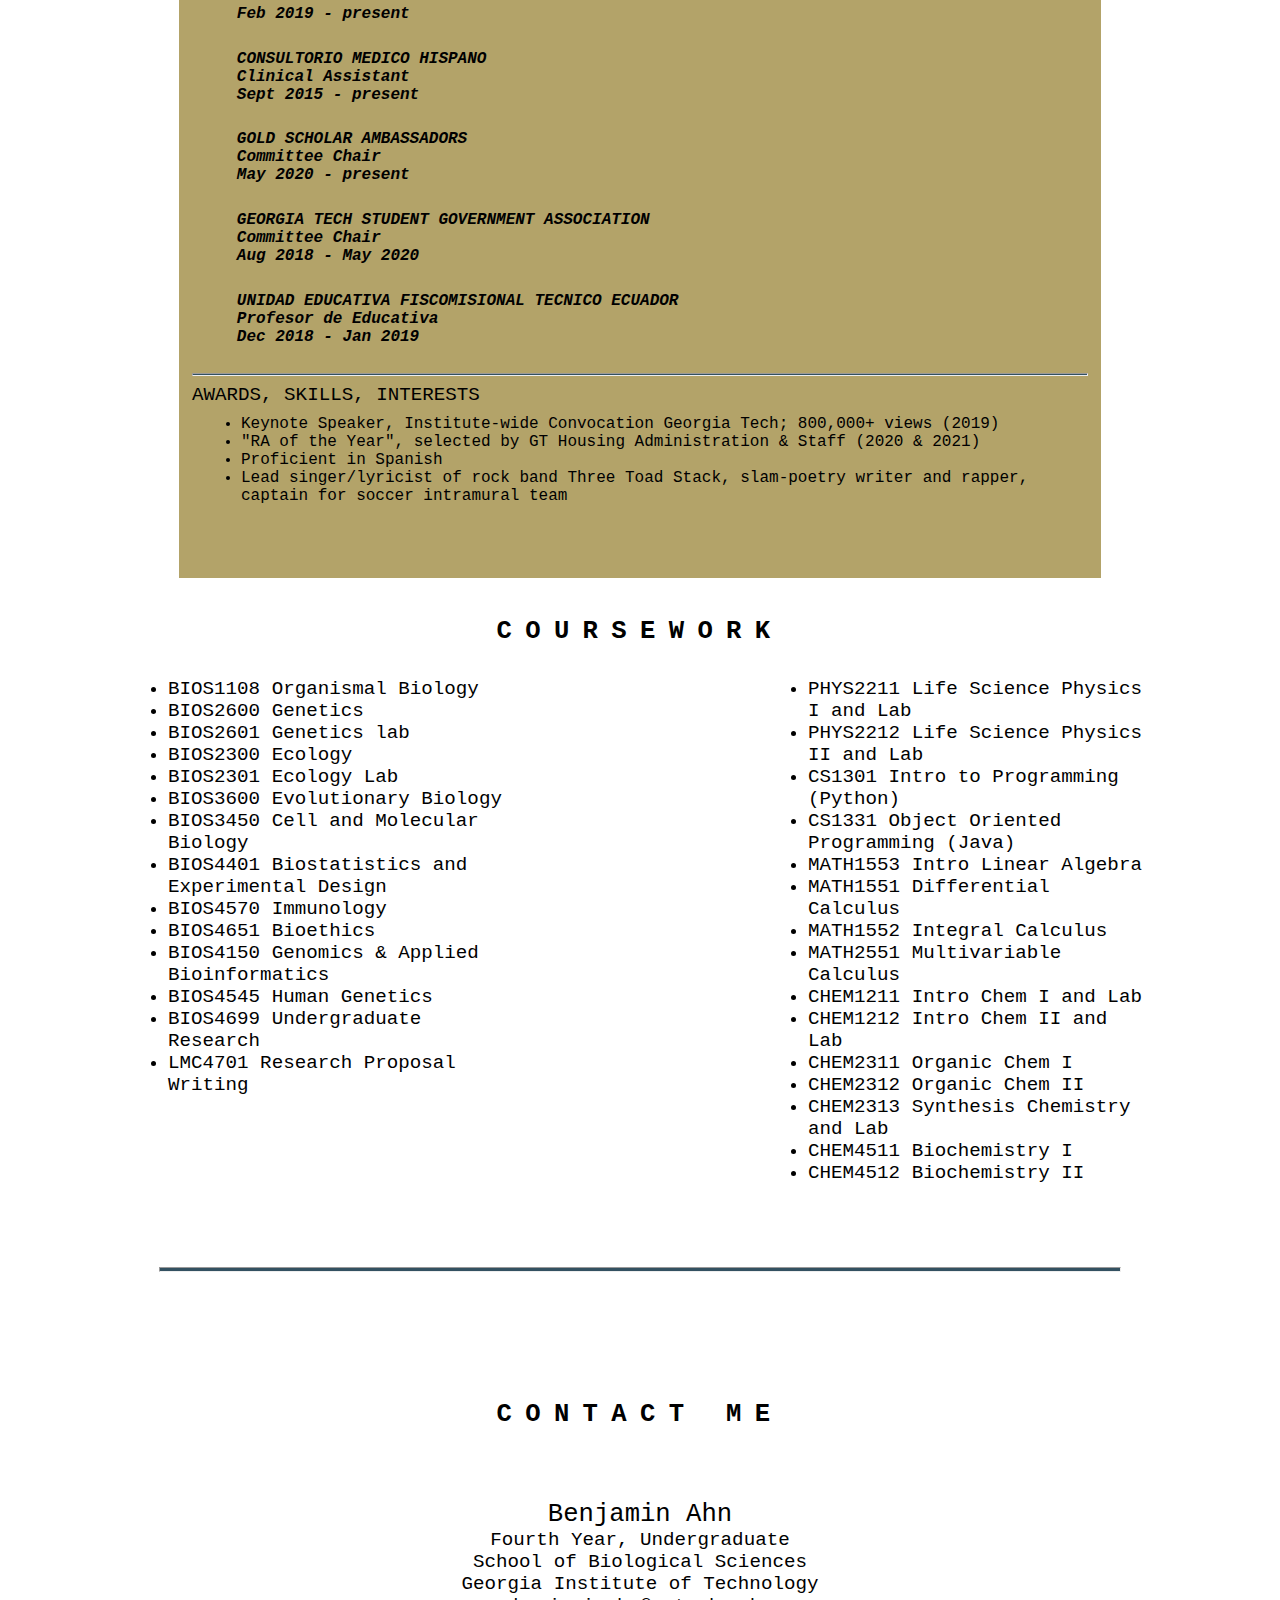
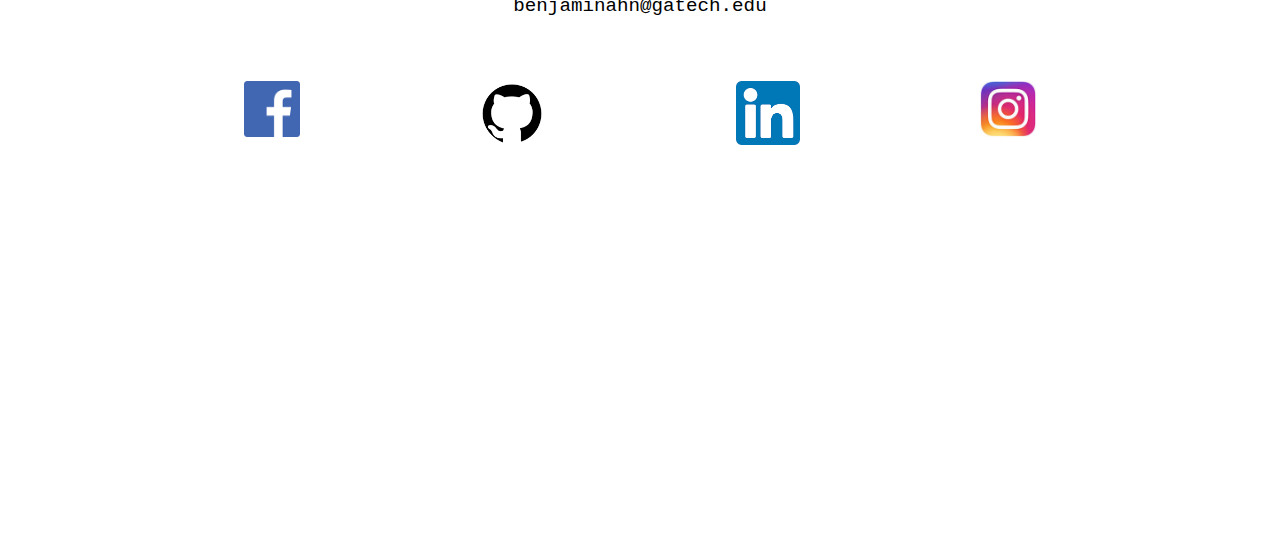
==== commit efe78e98: "bottom header added" ====
--- a/index.html
+++ b/index.html
@@ -44,7 +44,7 @@
         <section id = 'homeText'>
             <div id='homeTextHolder'>
                 <div id='homeLarge'>
-                    Biologist
+                    Computational Biologist
                 </div>
                 <div id='homeSmall'>
                     Hi! My name is Benjamin Ahn. <br>
@@ -53,6 +53,9 @@
             </div>
 
             <div id='backgroundImage2'></div>
+            <div id="footerMain">
+                <p class="footerText" id="footerline1">Original Web Development Benjamin Ahn 2021</p>
+            </div>
         </section>
 
         <section>
@@ -544,6 +547,8 @@
                     <li>CS1301 Intro to Programming (Python)</li>
                     <li>CS1331 Object Oriented Programming (Java)</li>
                     <li>MATH1553 Intro Linear Algebra</li>
+                    <li>MATH1551 Differential Calculus</li>
+                    <li>MATH1552 Integral Calculus</li>
                     <li>MATH2551 Multivariable Calculus</li>
                     <li>CHEM1211 Intro Chem I and Lab</li>
                     <li>CHEM1212 Intro Chem II and Lab</li>
@@ -612,10 +617,6 @@
                 </div>
             </div>
         </section>
-        <section id="footer">
-            <p class="footerText" id="footerline1">Original Content and Web Development</p>
-            <p class="footerText" id="footerline2">Benjamin Ahn 2021</p>
-        </section>
 
         <script src = "menu_mobile.js"></script>
     </body>
--- a/style.css
+++ b/style.css
@@ -76,6 +76,17 @@
         display: none;
     }
 
+    #footerMain {
+        font-family: monospace;
+        text-align: center;
+        background-color : #335161;
+        color : white;
+        font-size: .75vw;
+        bottom: 0px;
+        position: fixed;
+        width: 100%;
+    }
+
     /*CORE CONTENT*/
     .subheader {
         font-size: 2vw;
@@ -148,7 +159,7 @@
     #aboutMeRight {
         position: none;
         font-family: monospace;
-        font-weight: bold;
+        font-weight: normal;
         float : left;
         width : 35%;
         margin-right: 15%;
@@ -239,7 +250,7 @@
         margin-bottom : 4vh;
     }
     .featuredProjectSubtitle {
-        font-weight: bold;
+        font-weight: normal;
         font-size: 1vw;
     }
     .featuredProjectDescription {
@@ -304,6 +315,7 @@
     }
     .resumeItem {
         margin-left : 5%;
+        margin-bottom: 3%;
     }
     .sectionItem {
         float : left;
@@ -777,10 +789,8 @@
 
     /*BOTTOM CONTENT*/
     #footer {
-        height : 10%;
-        font-family: monospace;
-        text-align: center;
-        padding-top : 1%;
+        font-family: monospace;
+        text-align: center;
         background-color : #335161;
         color : white;
         font-size: 2vw;
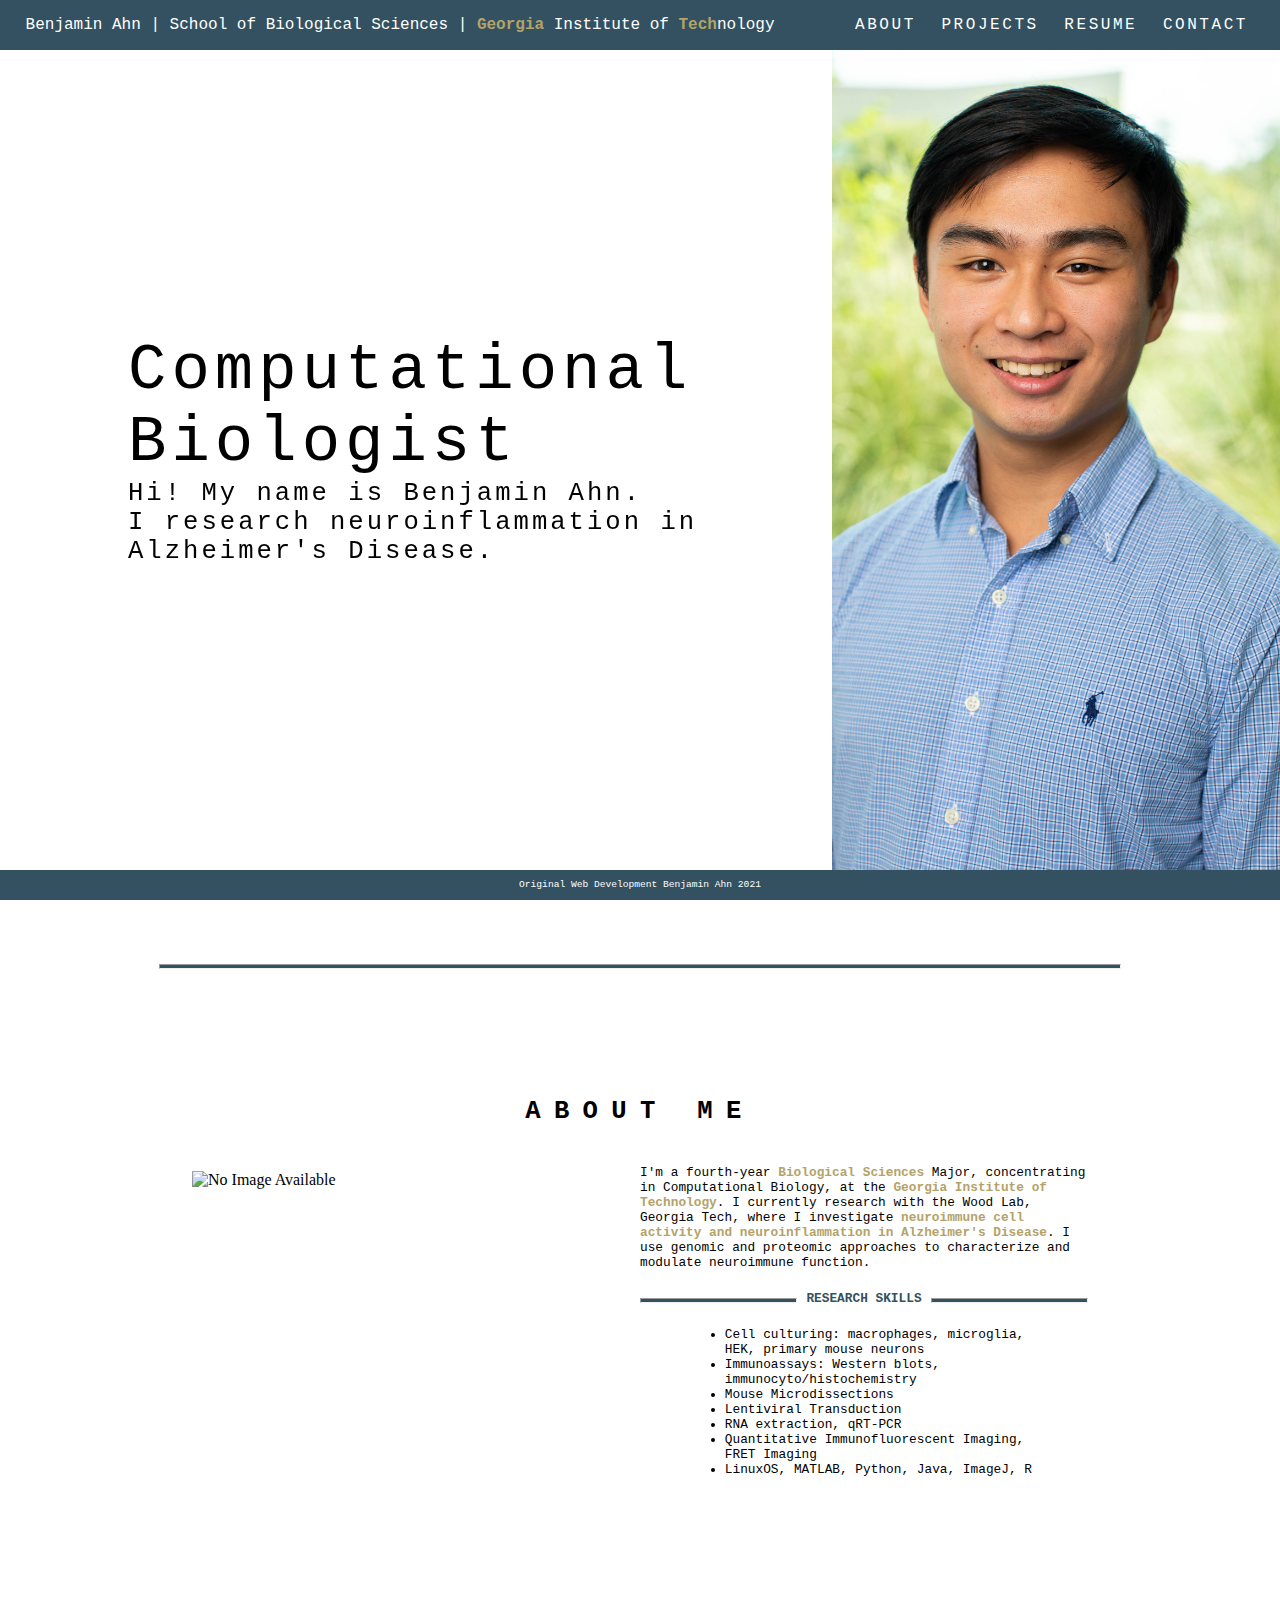
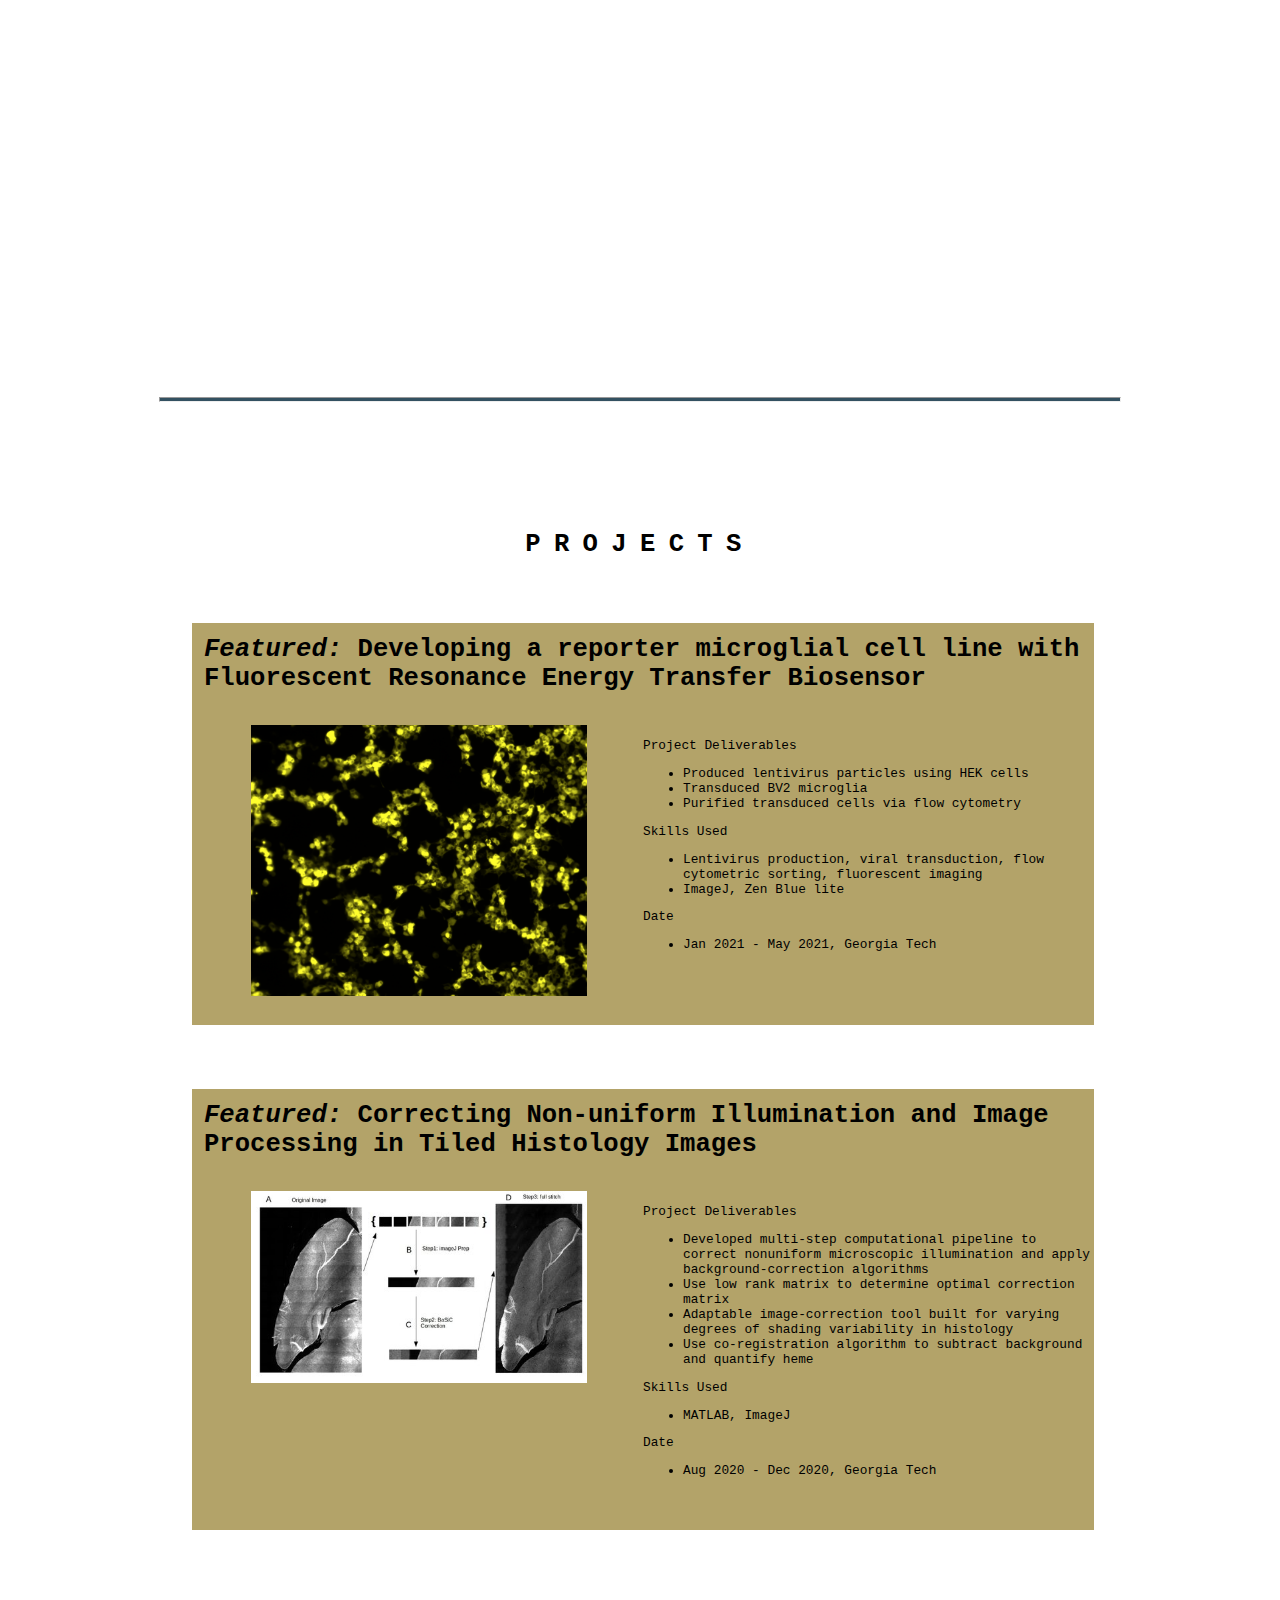
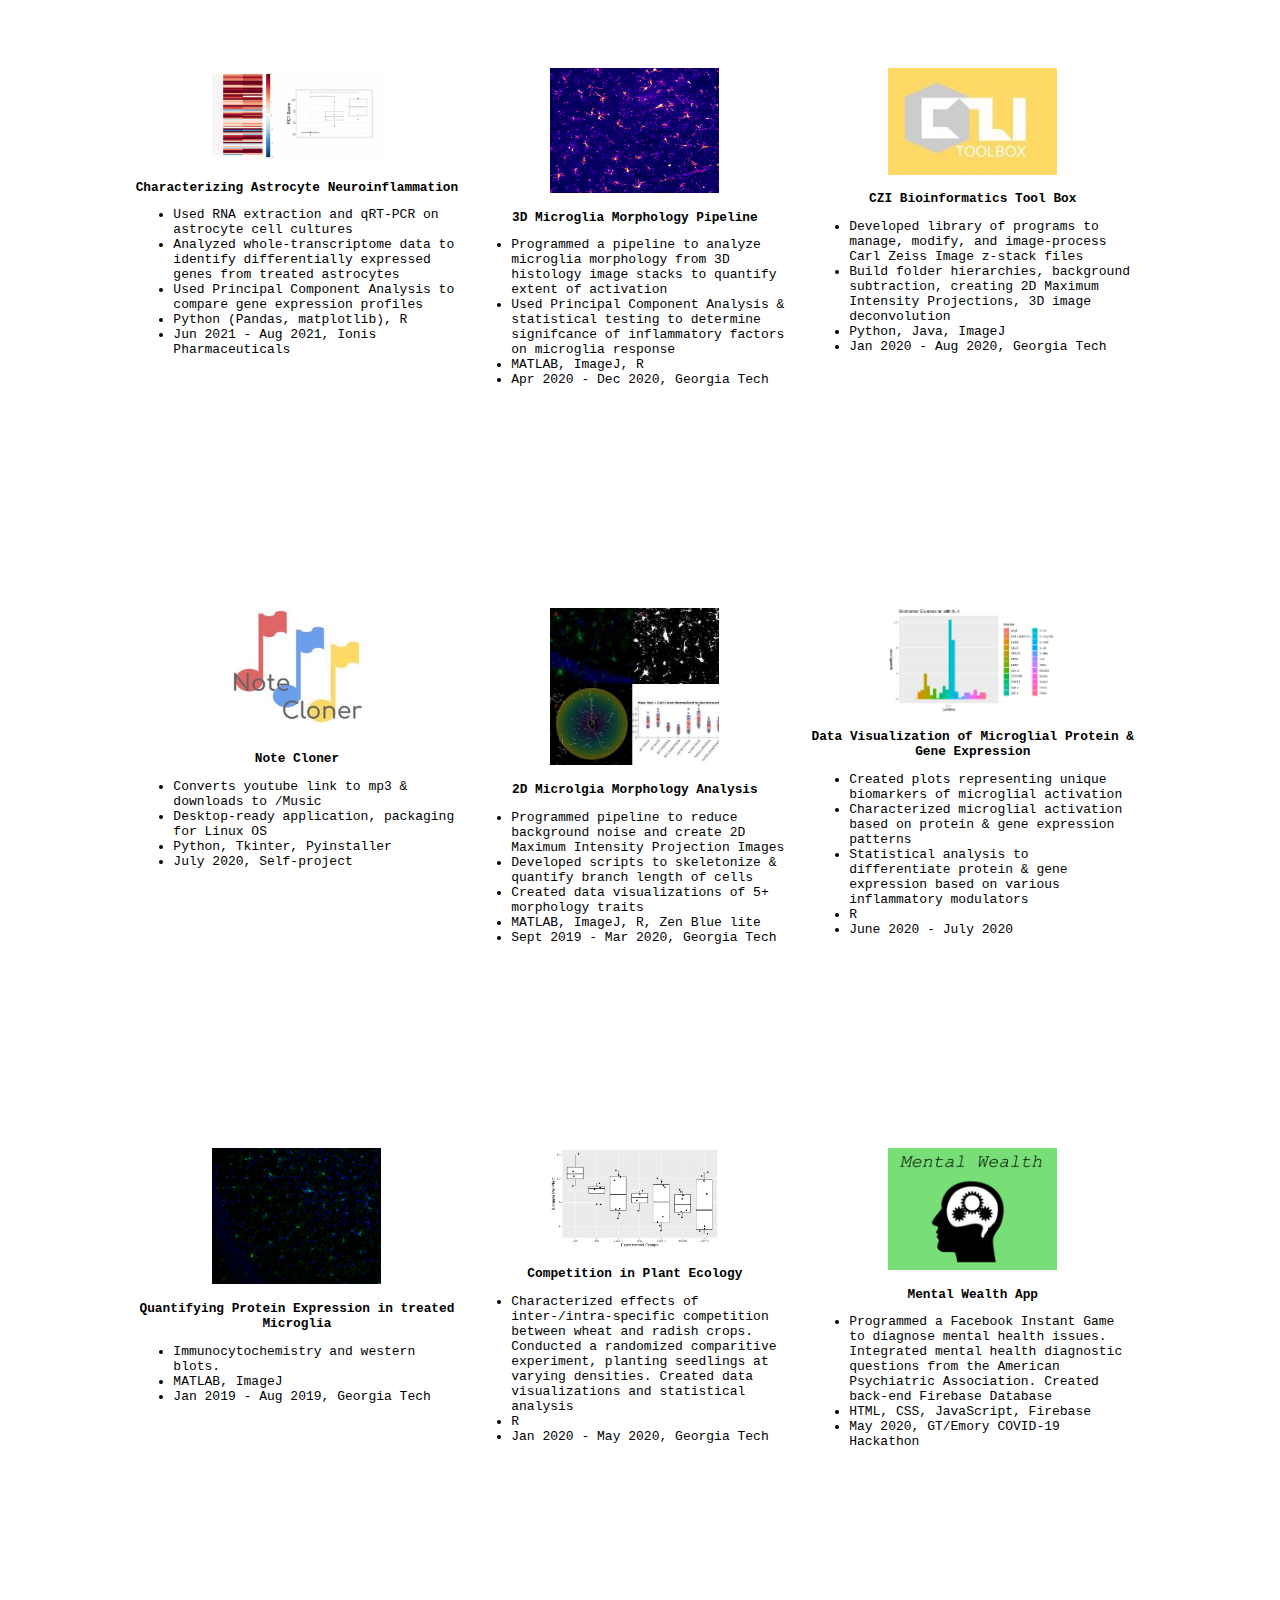
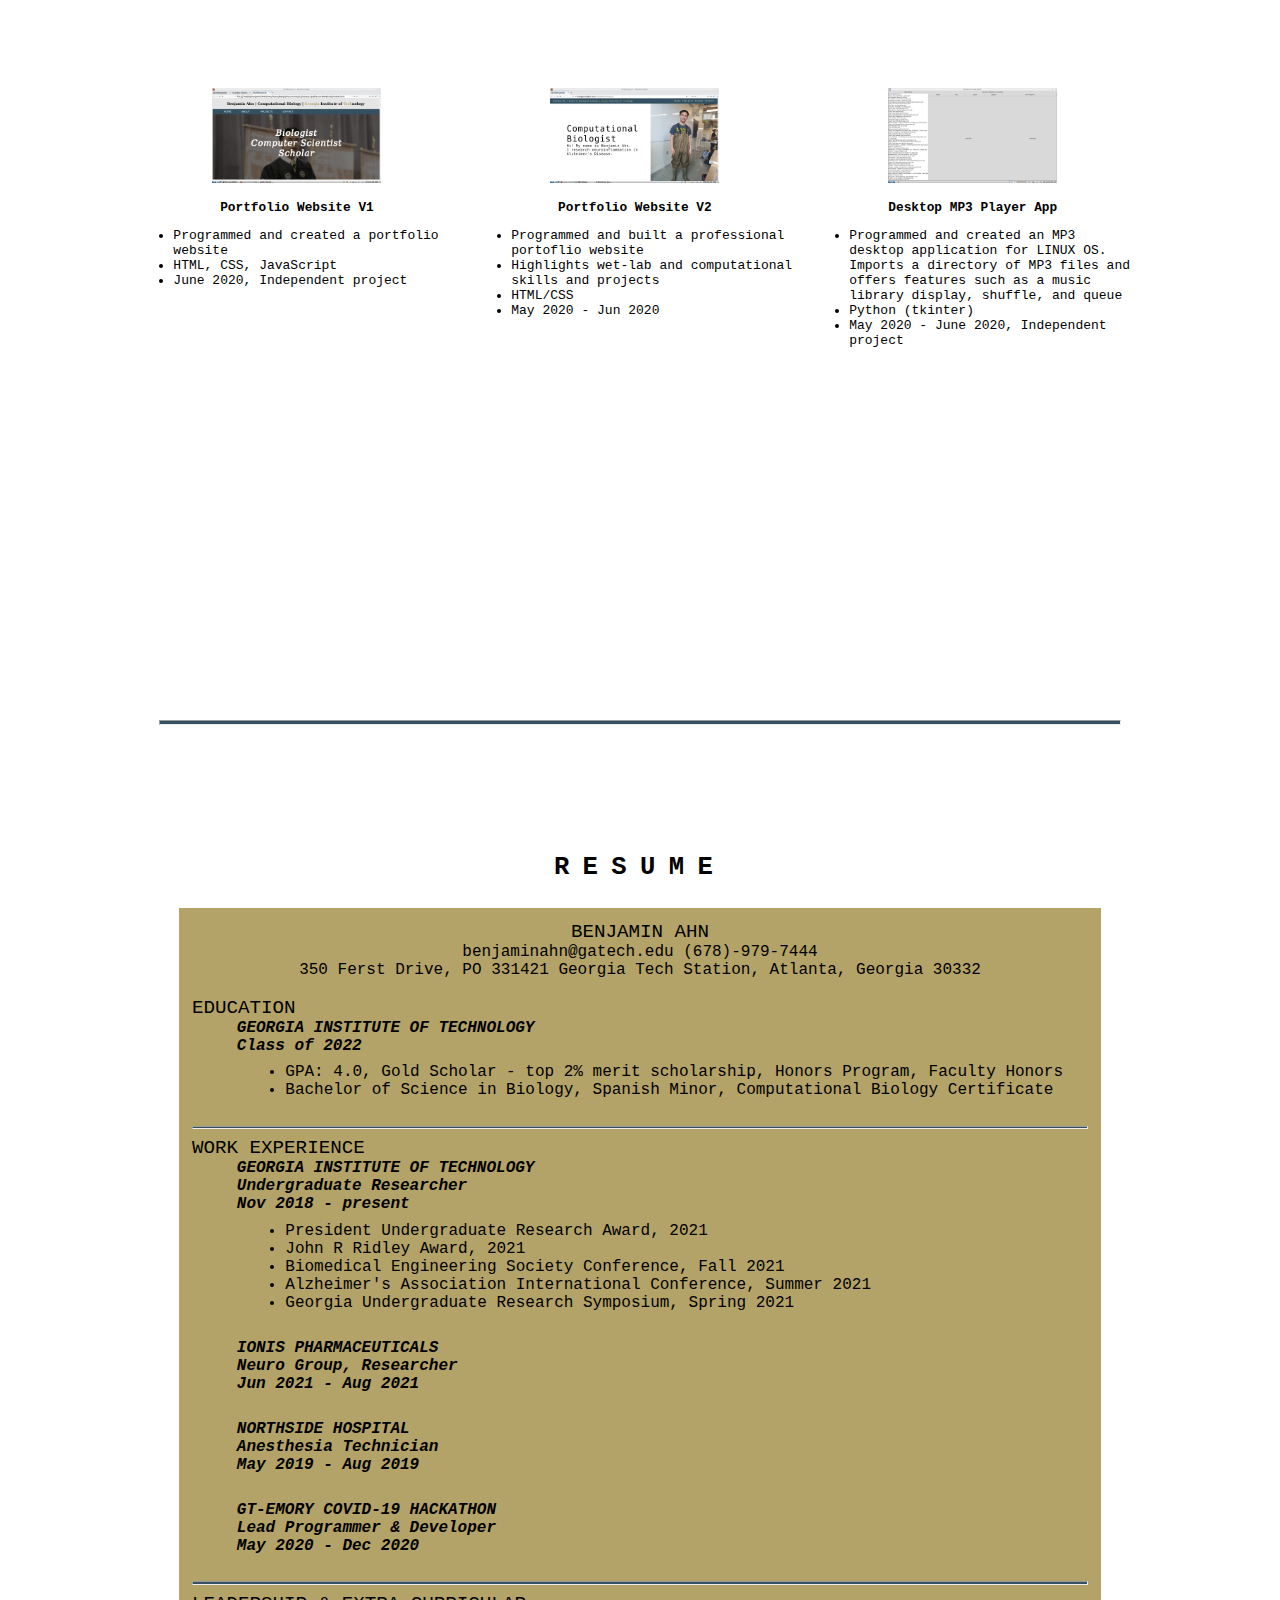
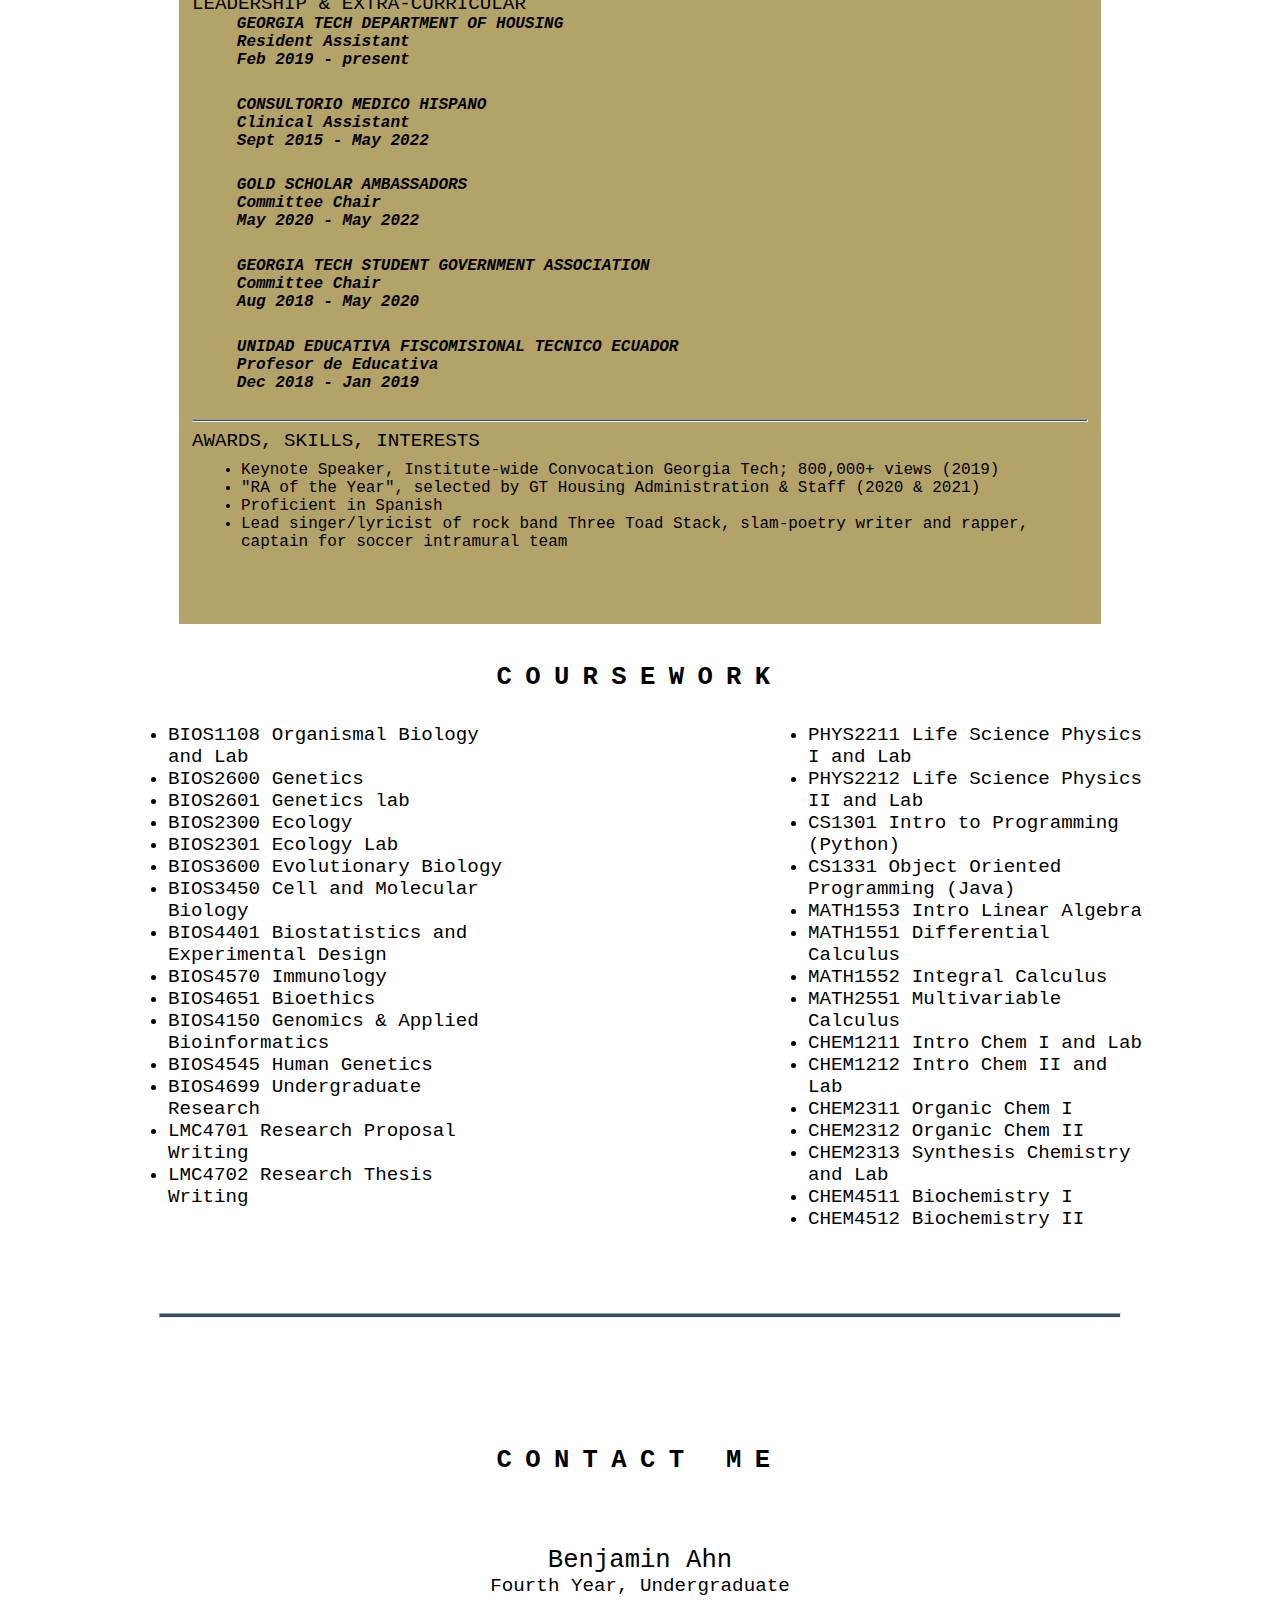
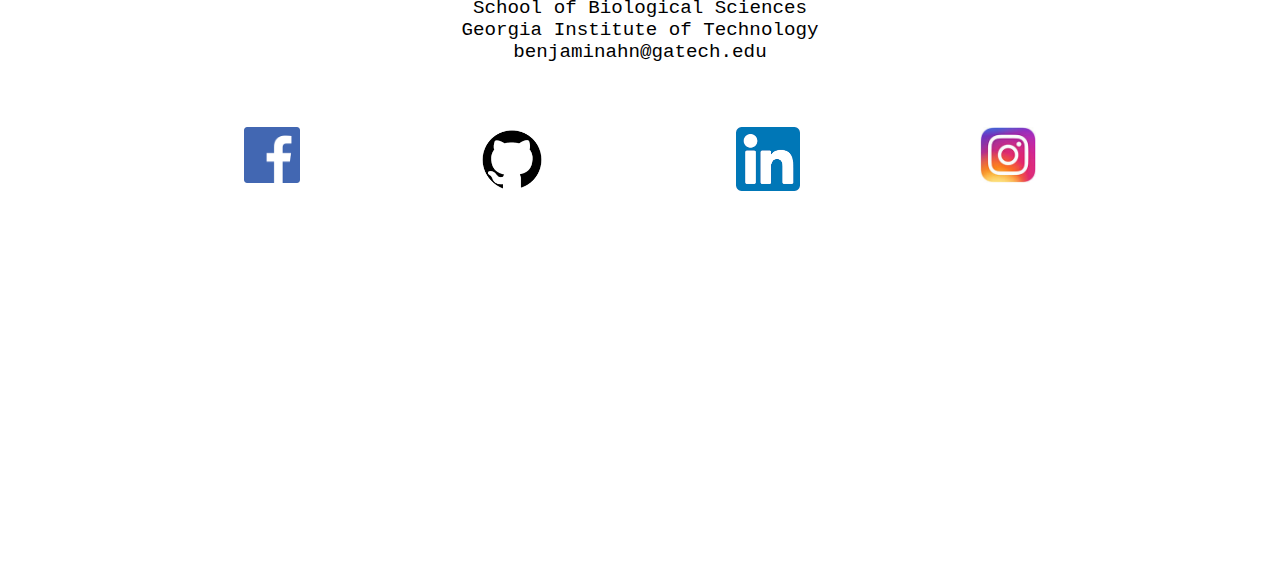
==== commit d02b1e27: "Dec2021" ====
--- a/index.html
+++ b/index.html
@@ -70,20 +70,19 @@
                 <div>
                     <div id="aboutMeTop">
                         <div id="aboutMeLeft">
-                            <img id="aboutImage" src="./images/Lab_headshot_2020.jpg" alt="No Image Available">
+                            <img id="aboutImage" src="./images/21_Internapalooza_9772.jpg" alt="No Image Available">
                         </div>
                         <div id="aboutMeRight">
-                            <p id="quote">"The difference between a science student and a scientist is research"</p>
                             <p id="quote2">
                                 I'm a fourth-year <b class="aboutSpecial">Biological
                                 Sciences</b> Major, concentrating in
                                 Computational Biology, at the <b class="aboutSpecial">
                                 Georgia Institute of Technology</b>.
                                 I currently research with the Wood Lab, Georgia Tech, where
-                                I investigate <b class="aboutSpecial">neuroimmune cell activity 
+                                I investigate <b class="aboutSpecial">neuroimmune cell activity
                                 and neuroinflammation in
-                                Alzheimer's Disease</b>. I work with cell cultures and mouse models
-                                to characterize, modulate, and restore neuroimmune function.
+                                Alzheimer's Disease</b>. I use genomic and proteomic approaches
+                                to characterize and modulate neuroimmune function.
                             </p>
                             <div id='researchTitle'>
                                 <div id="leftLine">
@@ -102,8 +101,9 @@
                                     <li>Immunoassays: Western blots, immunocyto/histochemistry</li>
                                     <li>Mouse Microdissections</li>
                                     <li>Lentiviral Transduction</li>
-                                    <li>Quantitative Immunofluorescent Imaging</li>
-                                    <li>LinuxOS, MATLAB, Python, Java, ImageJ, R, HTML/CSS</li>
+                                    <li>RNA extraction, qRT-PCR</li>
+                                    <li>Quantitative Immunofluorescent Imaging, FRET Imaging</li>
+                                    <li>LinuxOS, MATLAB, Python, Java, ImageJ, R</li>
                                 </ul>
                             </div>
                         </div>
@@ -123,7 +123,7 @@
 
             <div class = 'featuredProject'>
                     <div class = "featuredProjectTitle">
-                        <i>Featured: </i>Developing a Fluorescent Resonance Energy Transfer based Biosensor, quantifying ERK activity in Microglia
+                        <i>Featured: </i>Developing a reporter microglial cell line with Fluorescent Resonance Energy Transfer Biosensor
                     </div>
                     <div class = "featuredProjectLeft">
                         <img class="featuredProjectImage" src="./images/HEKcells.png" alt="No Image Available">
@@ -134,15 +134,15 @@
                                 Project Deliverables
                             </div>
                             <ul class = "featuredProjectMainDetails">
-                                <li>Produced lentivirus particles containing ERK reporter gene using HEK cells</li>
-                                <li>Successfully transduced BV2 microglia with lentvirus particles</li>
-                                <li>Selected microglia with ampicillin and expanded out cell line</li>
+                                <li>Produced lentivirus particles using HEK cells</li>
+                                <li>Transduced BV2 microglia</li>
+                                <li>Purified transduced cells via flow cytometry</li>
                             </ul>
                             <div class = "featuredProjectSubtitle">
                                 Skills Used
                             </div>
                             <ul class = "featuredProjectSkills">
-                                <li>Lentivirus production, gene editing, fluorescent imaging</li>
+                                <li>Lentivirus production, viral transduction, flow cytometric sorting, fluorescent imaging</li>
                                 <li>ImageJ, Zen Blue lite</li>
                             </ul>
                             <div class = "featuredProjectSubtitle">
@@ -159,7 +159,7 @@
         	<div class = 'featuredProject'>
         		<a class = "featuredProjectLink" href="Ahn_Benjamin_Heme_Processing_Pipeline.pdf" target="_blank">
 	        		<div class = "featuredProjectTitle">
-	        			<i>Featured: </i>Heme Processing Pipeline: Correcting Non-uniform Illumination and Image Processing in Histology
+	        			<i>Featured: </i>Correcting Non-uniform Illumination and Image Processing in Tiled Histology Images
 	        		</div>
 	        		<div class = "featuredProjectLeft">
 	        			<img class="featuredProjectImage" src="./images/heme_noneven_illumination_sample.jpg" alt="No Image Available">
@@ -171,7 +171,7 @@
 		                        Project Deliverables
 		                    </div>
 	                        <ul class = "featuredProjectMainDetails">
-	                            <li>Programming multi-step computational pipeline to correct nonuniform microscopic illumination and apply background-correction algorithms to quantify heme</li>
+	                            <li>Developed multi-step computational pipeline to correct nonuniform microscopic illumination and apply background-correction algorithms</li>
 	                            <li>Use low rank matrix to determine optimal correction matrix</li>
 	                            <li>Adaptable image-correction tool built for varying degrees of shading variability in histology</li>
 	                            <li>Use co-registration algorithm to subtract background and quantify heme</li>
@@ -196,14 +196,24 @@
 
             <div id="projectHolder">
                 <div id="gridProjects">
+                    <div class="project" id="projectAstrocytes">
+                            <img class="projectImage" src="./images/rsz_1ionisdata_whiteout.gif" alt="No Image Available">
+                            <p class="projectTitle">Characterizing Astrocyte Neuroinflammation</p>
+                            <ul class = "projectText">
+                                <li>Used RNA extraction and qRT-PCR on astrocyte cell cultures</li>
+                                <li>Analyzed whole-transcriptome data to identify differentially expressed genes from treated astrocytes</li>
+                                <li>Used Principal Component Analysis to compare gene expression profiles</li>
+                                <li>Python (Pandas, matplotlib), R</li>
+                                <li>Jun 2021 - Aug 2021, Ionis Pharmaceuticals</li>
+                            </ul>
+                    </div>
                     <div class="project" id="project3DMicroglia">
                             <img class="projectImage" src="./images/rsz_zstack_example.png" alt="No Image Available">
                             <p class="projectTitle">3D Microglia Morphology Pipeline</p>
                             <ul class = "projectText">
-                                <li>Invivo experiment, investigating temporal control of microglia activation using inflammatory factors</li>
-	                            <li>Programmed a pipeline to analyze microglia morphology from 3D histology image stacks to quantify extent of activation</li>
+	                              <li>Programmed a pipeline to analyze microglia morphology from 3D histology image stacks to quantify extent of activation</li>
                                 <li>Used Principal Component Analysis & statistical testing to determine signifcance of inflammatory factors on microglia response</li>
-                                <li>MATLAB, ImageJ</li>
+                                <li>MATLAB, ImageJ, R</li>
                                 <li>Apr 2020 - Dec 2020, Georgia Tech</li>
                             </ul>
                     </div>
@@ -234,21 +244,17 @@
 	                    </div>
 	                </a>
 
-	                <a href="Ahn_Benjamin_finalreport_spring2020.pdf" target="_blank">
 	                    <div class="project" id="project2DMicrolgia">
 	                            <img class="projectImage" src="./images/rsz_microgliapic.jpg" alt="No Image Available">
 	                            <p class="projectTitle">2D Microlgia Morphology Analysis</p>
                                 <ul class = "projectText">
-                                    <li>In-vivo experiment, treating mouse models with IP injections of inflammatory-modulating biomolecules. Microglia analyzed via immunohistochemistry</li>
                                     <li>Programmed pipeline to reduce background noise and create 2D Maximum Intensity Projection Images</li>
-                                    <li>Developed scripts to skeletonize & quantify branch length in 2D images</li>
+                                    <li>Developed scripts to skeletonize & quantify branch length of cells</li>
                                     <li>Created data visualizations of 5+ morphology traits</li>
                                     <li>MATLAB, ImageJ, R, Zen Blue lite</li>
                                     <li>Sept 2019 - Mar 2020, Georgia Tech</li>
                                 </ul>
 	                    </div>
-	                </a>
-                    <a href="https://github.com/bioben/microglia_protein_gene_expression.git" target="_blank">
                         <div class="project" id="projectWebsite2">
                             <img class="projectImage" src="./images/IL-4_v_Biomarker.png" alt="No Image Available">
                             <p class="projectTitle">Data Visualization of Microglial Protein & Gene Expression</p>
@@ -260,15 +266,11 @@
                                 <li>June 2020 - July 2020</li>
                             </ul>
                         </div>
-                    </a>
                     <div class="project" id="projectTemporalMicroglia">
                         <img class="projectImage" src="./images/MIP_20200205_355_Iba1_slide_1_1_CA100.jpg" alt="No Image Available">
-                        <p class="projectTitle">Quantifying Temporal Protein Expression in Microglia</p>
+                        <p class="projectTitle">Quantifying Protein Expression in treated Microglia</p>
                         <ul class = "projectText">
-                            <li>Treated BV2 microglial cell cultures
-                                with conditioned media (lipopolysaccharide,
-                                TNFalpha, or IFNgamma) over 72 hours. Quantified Iba-1
-                                and Arg-1 protein expression via immunocytochemistry
+                            <li>Immunocytochemistry
                                 and western blots.</li>
                             <li>MATLAB, ImageJ</li>
                             <li>Jan 2019 - Aug 2019, Georgia Tech</li>
@@ -404,7 +406,8 @@
                         <div class="sectionText">
                             <ul class="sectionTable">
                                 <li>President Undergraduate Research Award, 2021</li>
-                                <li>John R Ridley Award</li>
+                                <li>John R Ridley Award, 2021</li>
+                                <li>Biomedical Engineering Society Conference, Fall 2021</li>
                                 <li>Alzheimer's Association International Conference, Summer 2021</li>
                                 <li>Georgia Undergraduate Research Symposium, Spring 2021</li>
                             </ul>
@@ -412,6 +415,19 @@
                     </div>
                     <div class="resumeItem">
                         <div class="sectionSubheader">
+                            Ionis Pharmaceuticals
+                        </div>
+                        <div class="sectionPosition">
+                            Neuro Group, Researcher
+                        </div>
+                        <div class="sectionDate">
+                            Jun 2021 - Aug 2021
+                        </div>
+                        <div class="sectionText">
+                        </div>
+                    </div>
+                    <div class="resumeItem">
+                        <div class="sectionSubheader">
                             Northside Hospital
                         </div>
                         <div class="sectionPosition">
@@ -423,7 +439,6 @@
                         <div class="sectionText">
                         </div>
                     </div>
-
                     <div class="resumeItem">
                         <div class="sectionSubheader">
                             GT-Emory COVID-19 Hackathon
@@ -432,7 +447,7 @@
                             Lead Programmer & Developer
                         </div>
                         <div class="sectionDate">
-                            May 2020 - present
+                            May 2020 - Dec 2020
                         </div>
                         <div class="sectionText">
                         </div>
@@ -465,7 +480,7 @@
                             Clinical Assistant
                         </div>
                         <div class = "sectionDate">
-                            Sept 2015 - present
+                            Sept 2015 - May 2022
                         </div>
                         <div class="sectionText">
                         </div>
@@ -479,7 +494,7 @@
                             Committee Chair
                         </div>
                         <div class = "sectionDate">
-                            May 2020 - present
+                            May 2020 - May 2022
                         </div>
                         <div class="sectionText">
                         </div>
@@ -496,7 +511,7 @@
                             Aug 2018 - May 2020
                         </div>
                         <div class="sectionText">
-                        
+
                         </div>
                     </div>
 
@@ -511,7 +526,7 @@
                             Dec 2018 - Jan 2019
                         </div>
                         <div class="sectionText">
-                        
+
                         </div>
                     </div>
                 </div>
@@ -540,7 +555,7 @@
             </div>
 
             <div id = "otherCourses">
-                
+
                 <ul class = "classes">
                     <li>PHYS2211 Life Science Physics I and Lab</li>
                     <li>PHYS2212 Life Science Physics II and Lab</li>
@@ -561,7 +576,7 @@
             </div>
             <div  id = "lifeSciences">
                 <ul class = "classes">
-                    <li>BIOS1108 Organismal Biology</li>
+                    <li>BIOS1108 Organismal Biology and Lab</li>
                     <li>BIOS2600 Genetics</li>
                     <li>BIOS2601 Genetics lab</li>
                     <li>BIOS2300 Ecology</li>
@@ -575,6 +590,7 @@
                     <li>BIOS4545 Human Genetics</li>
                     <li>BIOS4699 Undergraduate Research</li>
                     <li>LMC4701 Research Proposal Writing</li>
+                    <li>LMC4702 Research Thesis Writing</li>
                 </ul>
             </div>
         </section>
--- a/style.css
+++ b/style.css
@@ -117,14 +117,13 @@
         width : 45vw;
     }
     #backgroundImage {
-        background-image : url("./images/propic_biology.jpg");
+        background-image : url("./images/20210727_HR_Intern-Head-Shot_Ben-Ahn_8985.jpg");
         background-size: cover;
         background-position: top;
         position : absolute;
-        margin-left : 60%;
-        width : 40%;
+        margin-left : 65%;
+        width : 35%;
         height : 100%;
-        /* filter : blur(1.5px) hue-rotate(163deg) saturate(30%) brightness(100%); */
     }
     #backgroundImage2 {
         display : hidden;
@@ -152,7 +151,7 @@
     }
     #aboutImage {
         height : 50%;
-        margin-top: 25%;
+        margin-top: 10%;
         margin-right: 25%;
         width : 30vw;
     }
@@ -162,6 +161,7 @@
         font-weight: normal;
         float : left;
         width : 35%;
+        margin-top: 2%;
         margin-right: 15%;
         font-size: 1vw;
     }
@@ -175,7 +175,7 @@
     }
     #aboutTableRight {
         font-family: monospace;
-        width : 55%;
+        width : 80%;
         margin: auto;
         padding-top: 5%;
     }
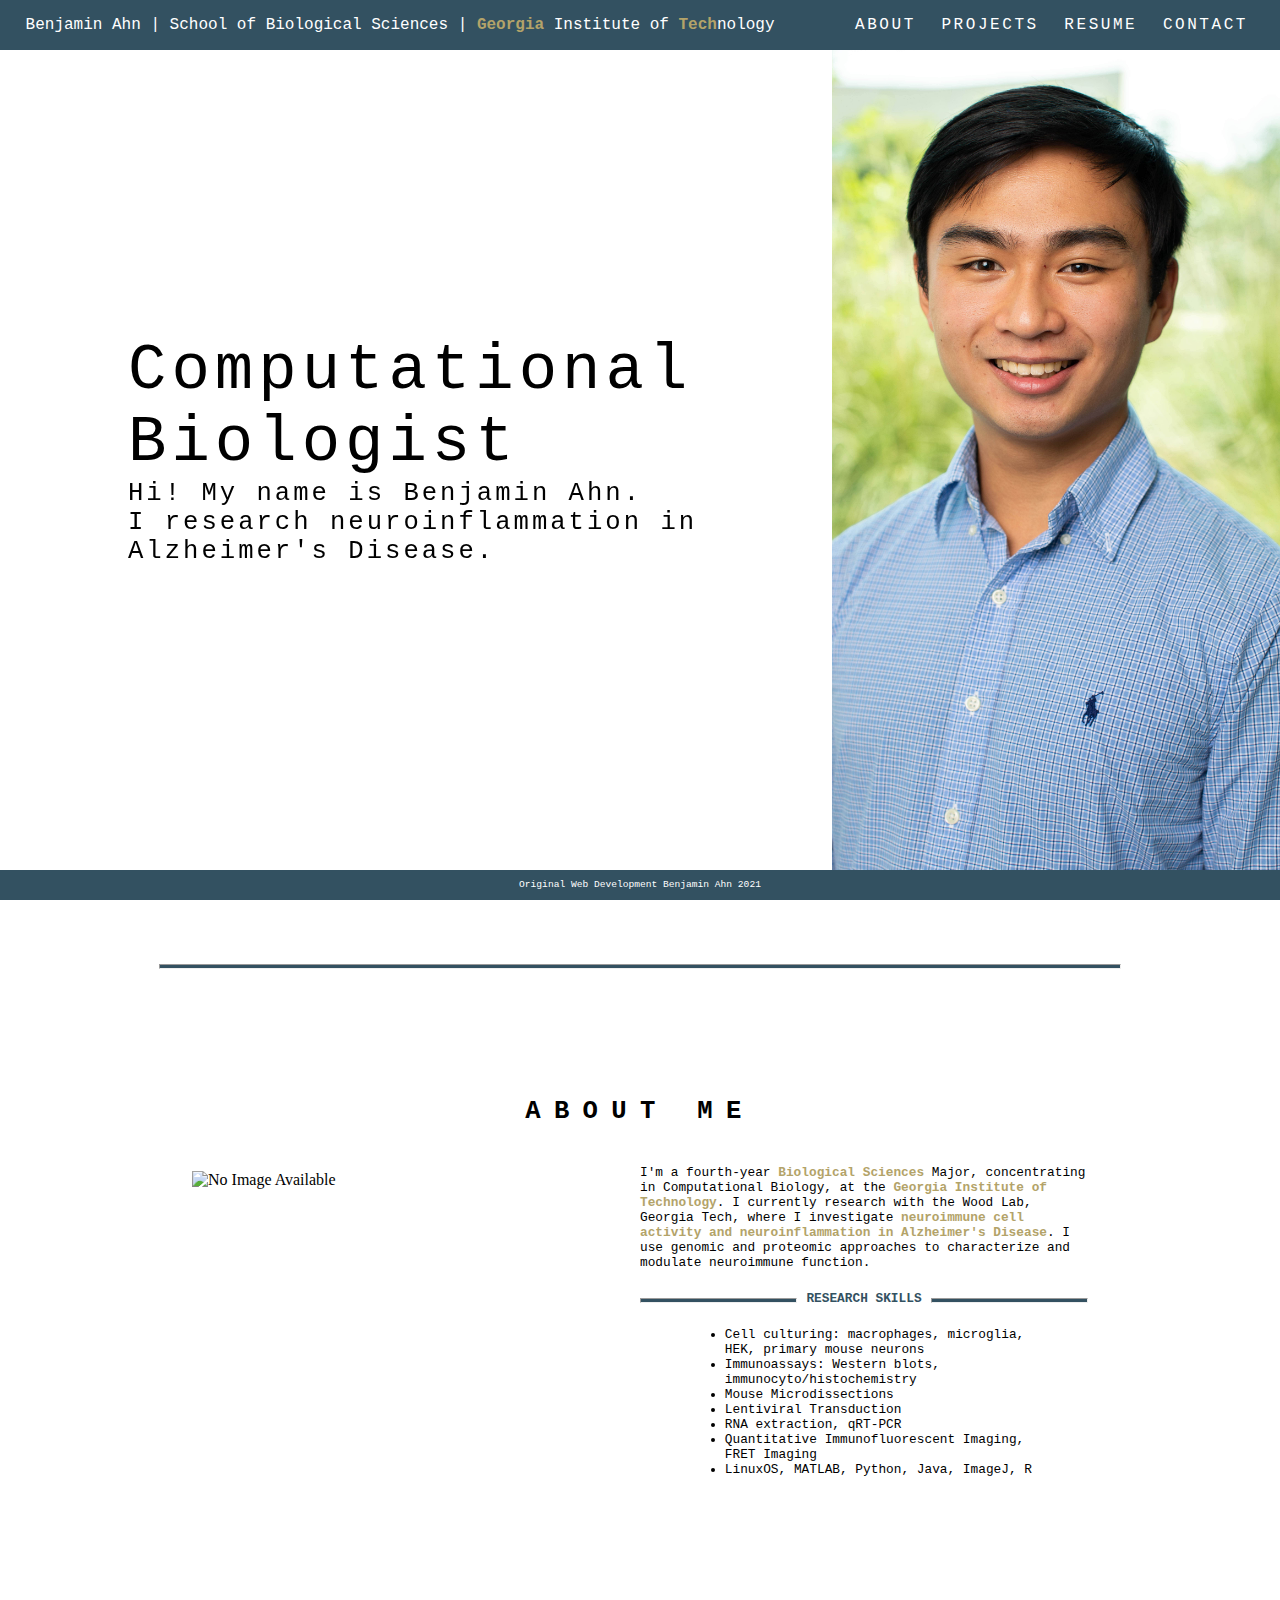
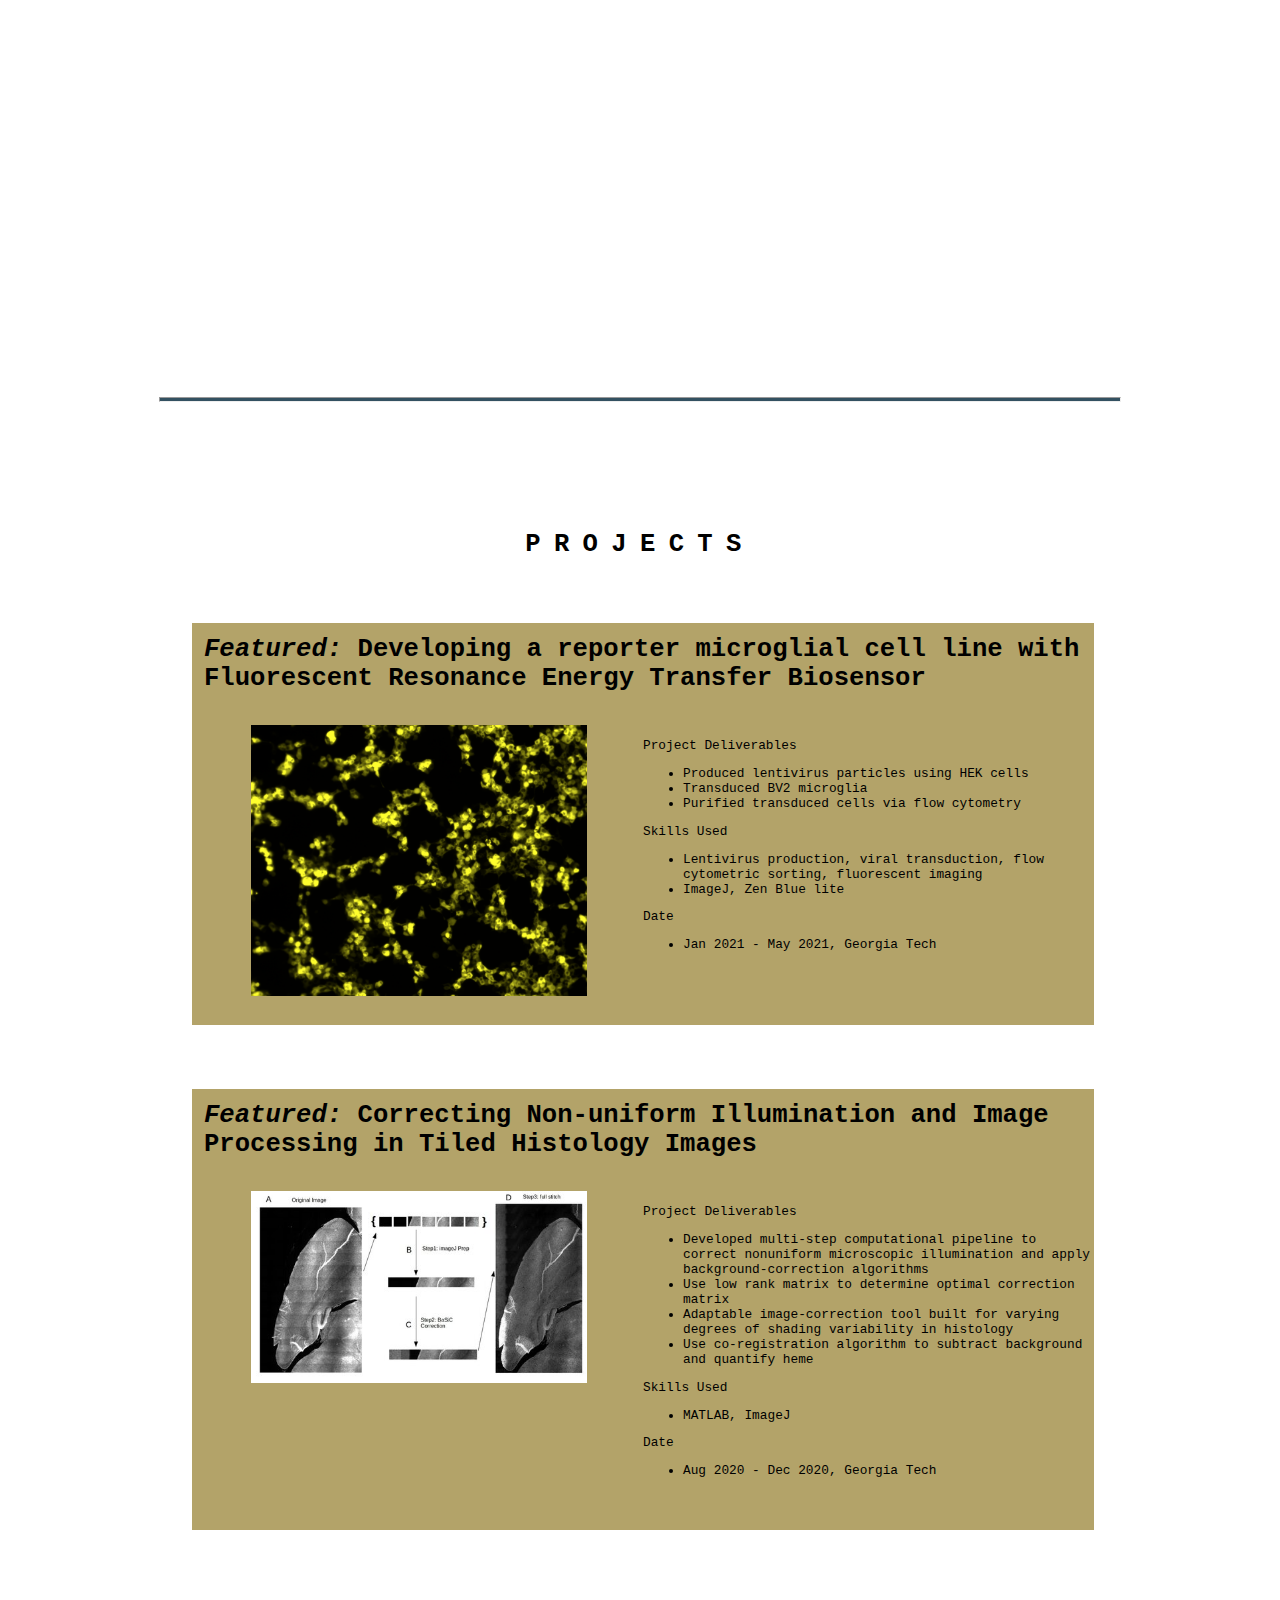
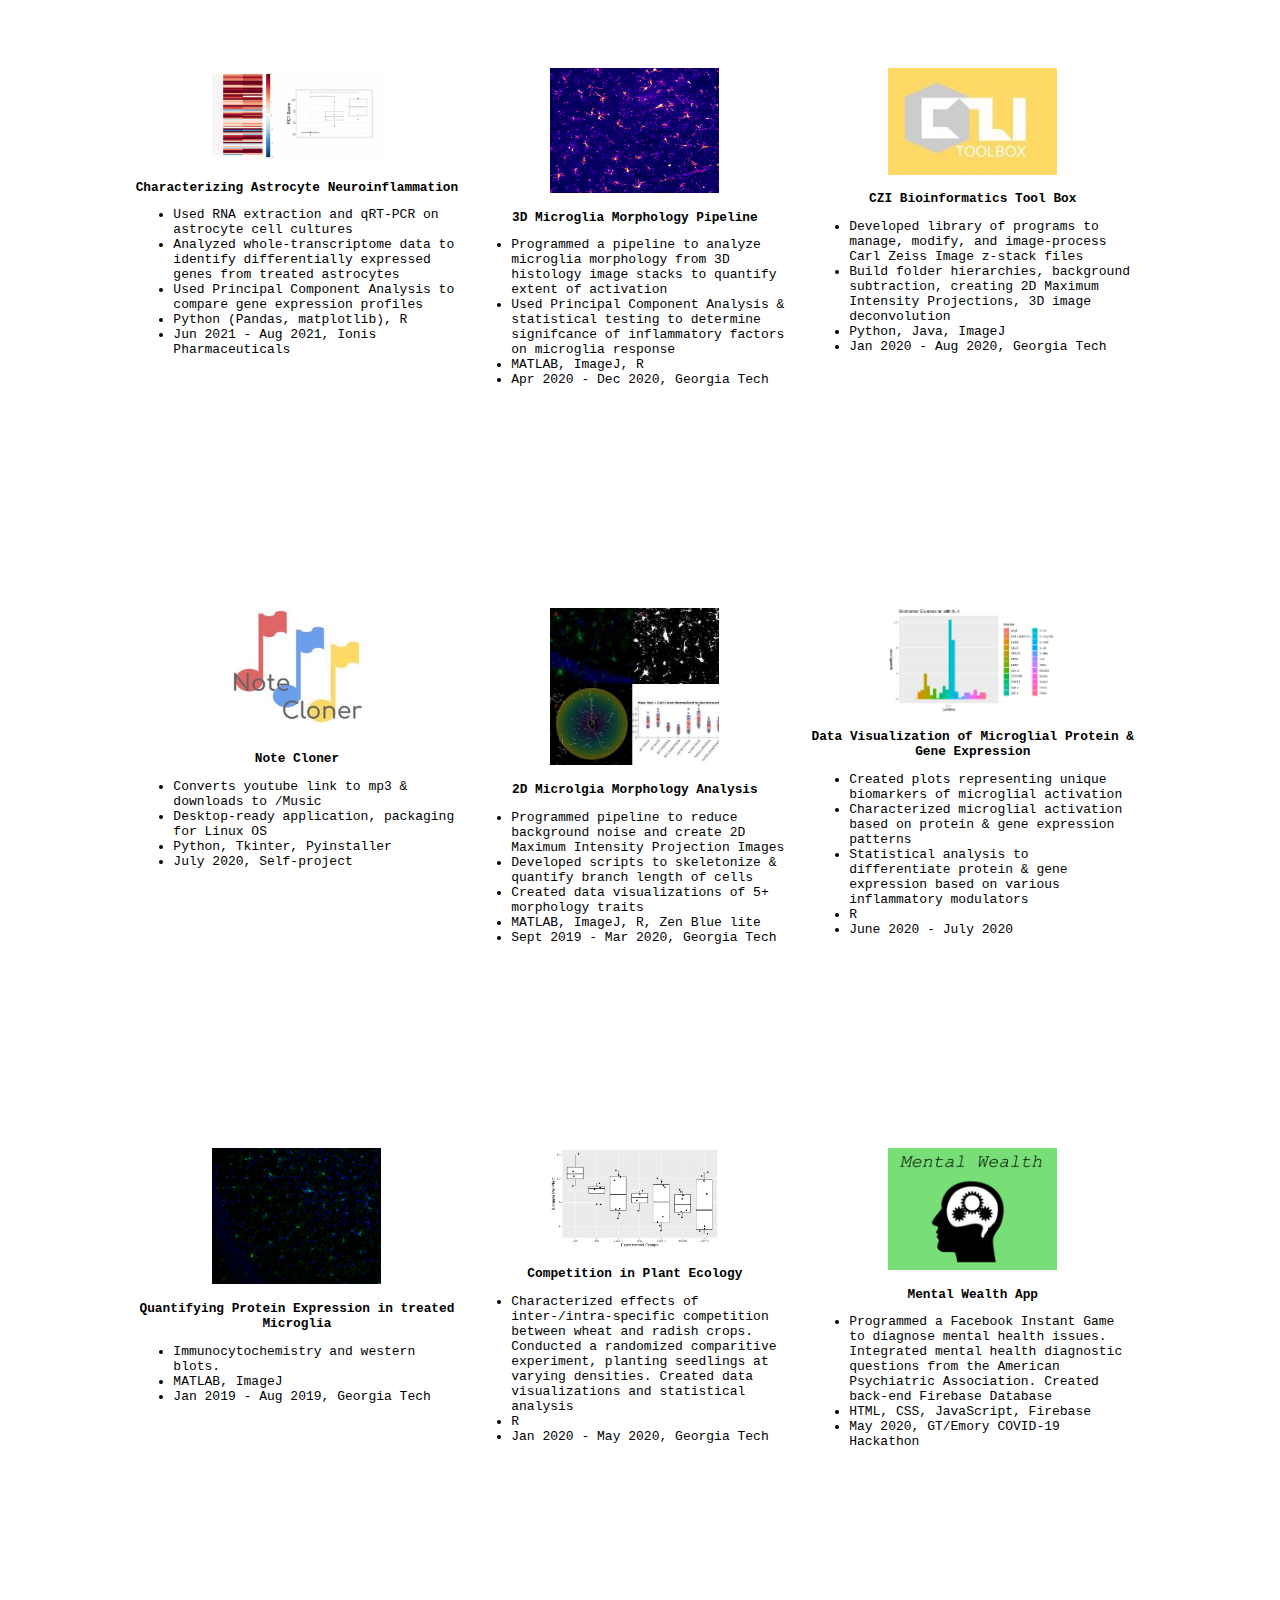
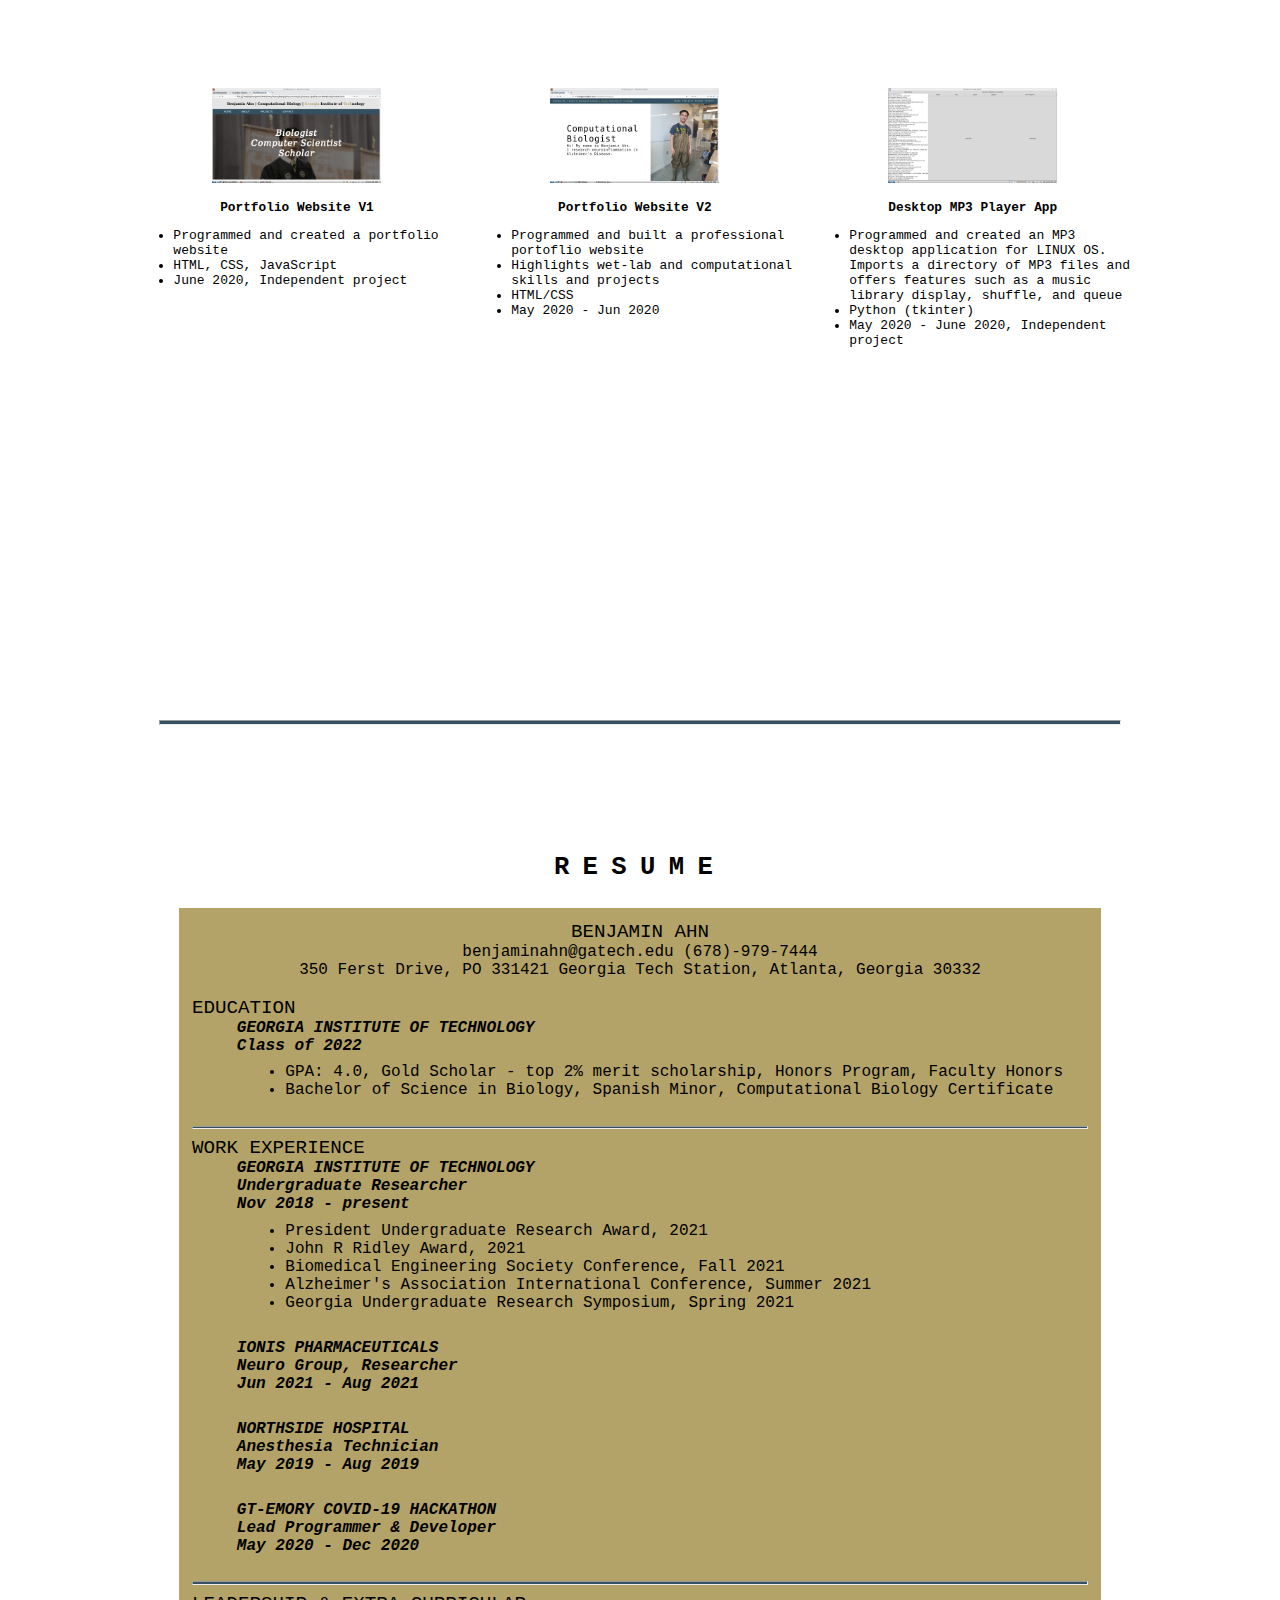
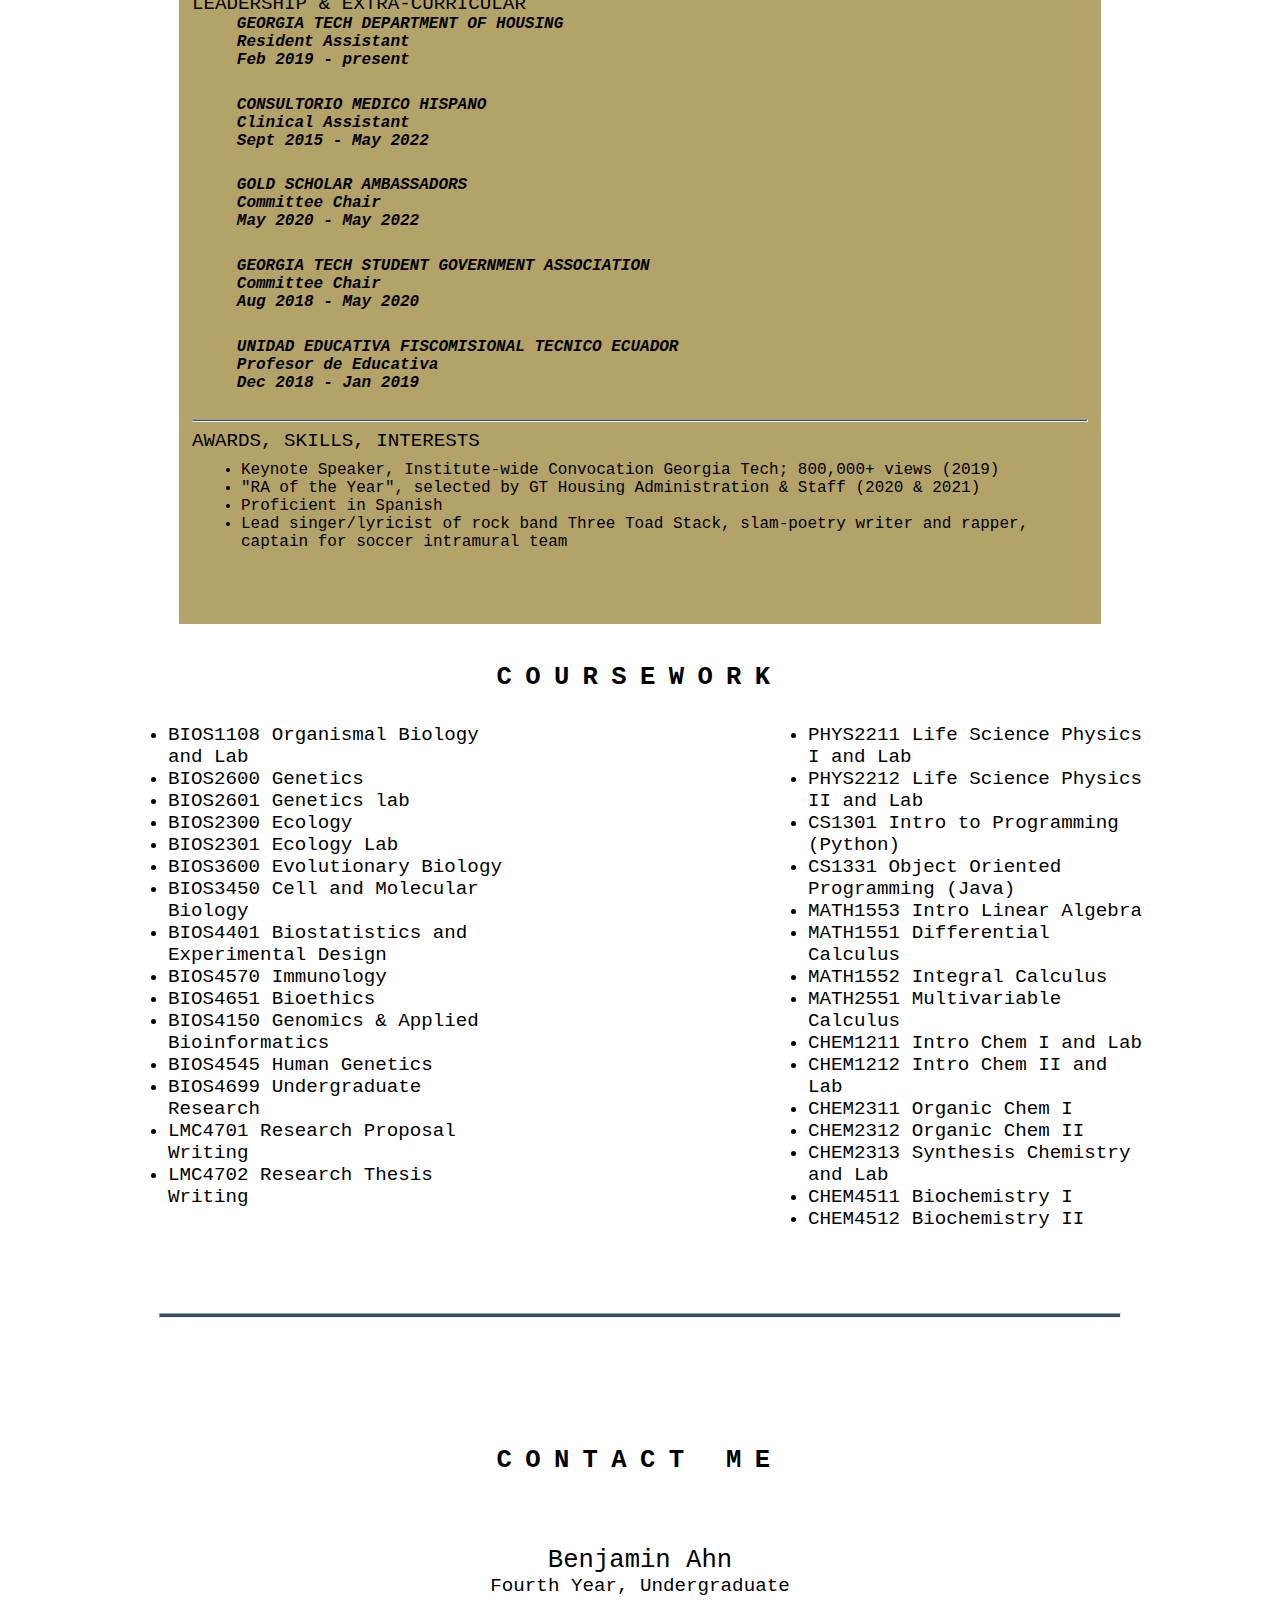
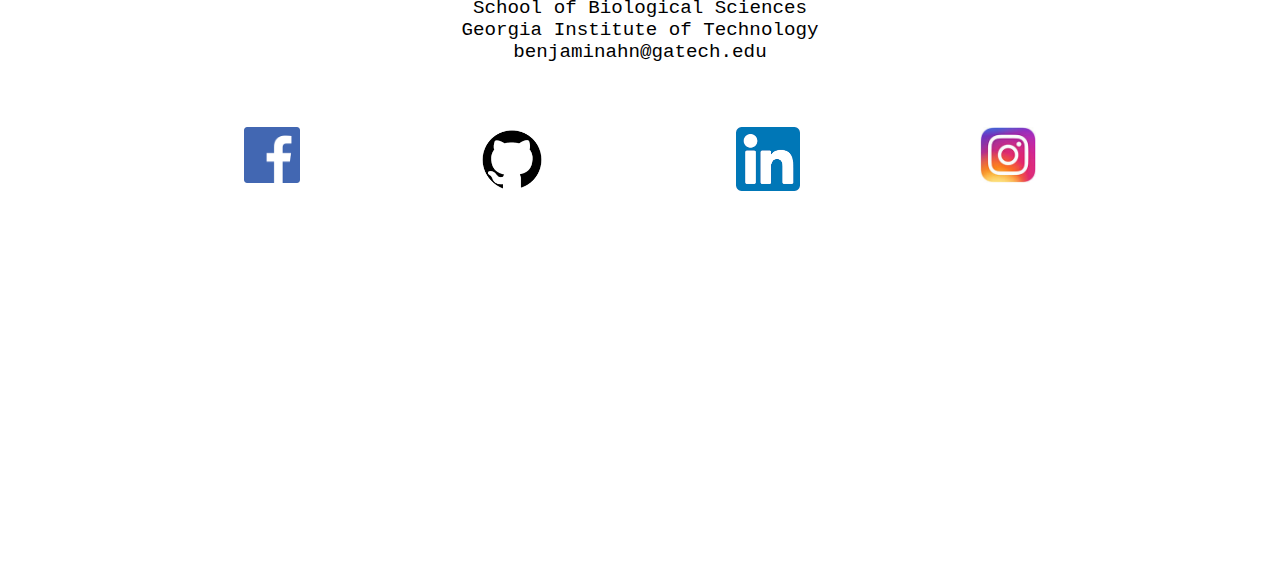
==== commit 732b2274: "resume linked" ====
--- a/index.html
+++ b/index.html
@@ -358,7 +358,7 @@
             <div class="subheader" id = "resumeSubHeader">
                 Resume
             </div>
-        <a id="resumeLink" href="Ahn_Benjamin_Resume2021.pdf" target="_blank">
+        <a id="resumeLink" href="AhnBenjamin_resume2022.pdf" target="_blank">
             <div id="resumeContent">
                 <div id="resumeTop">
                     <div id="resumeName">
